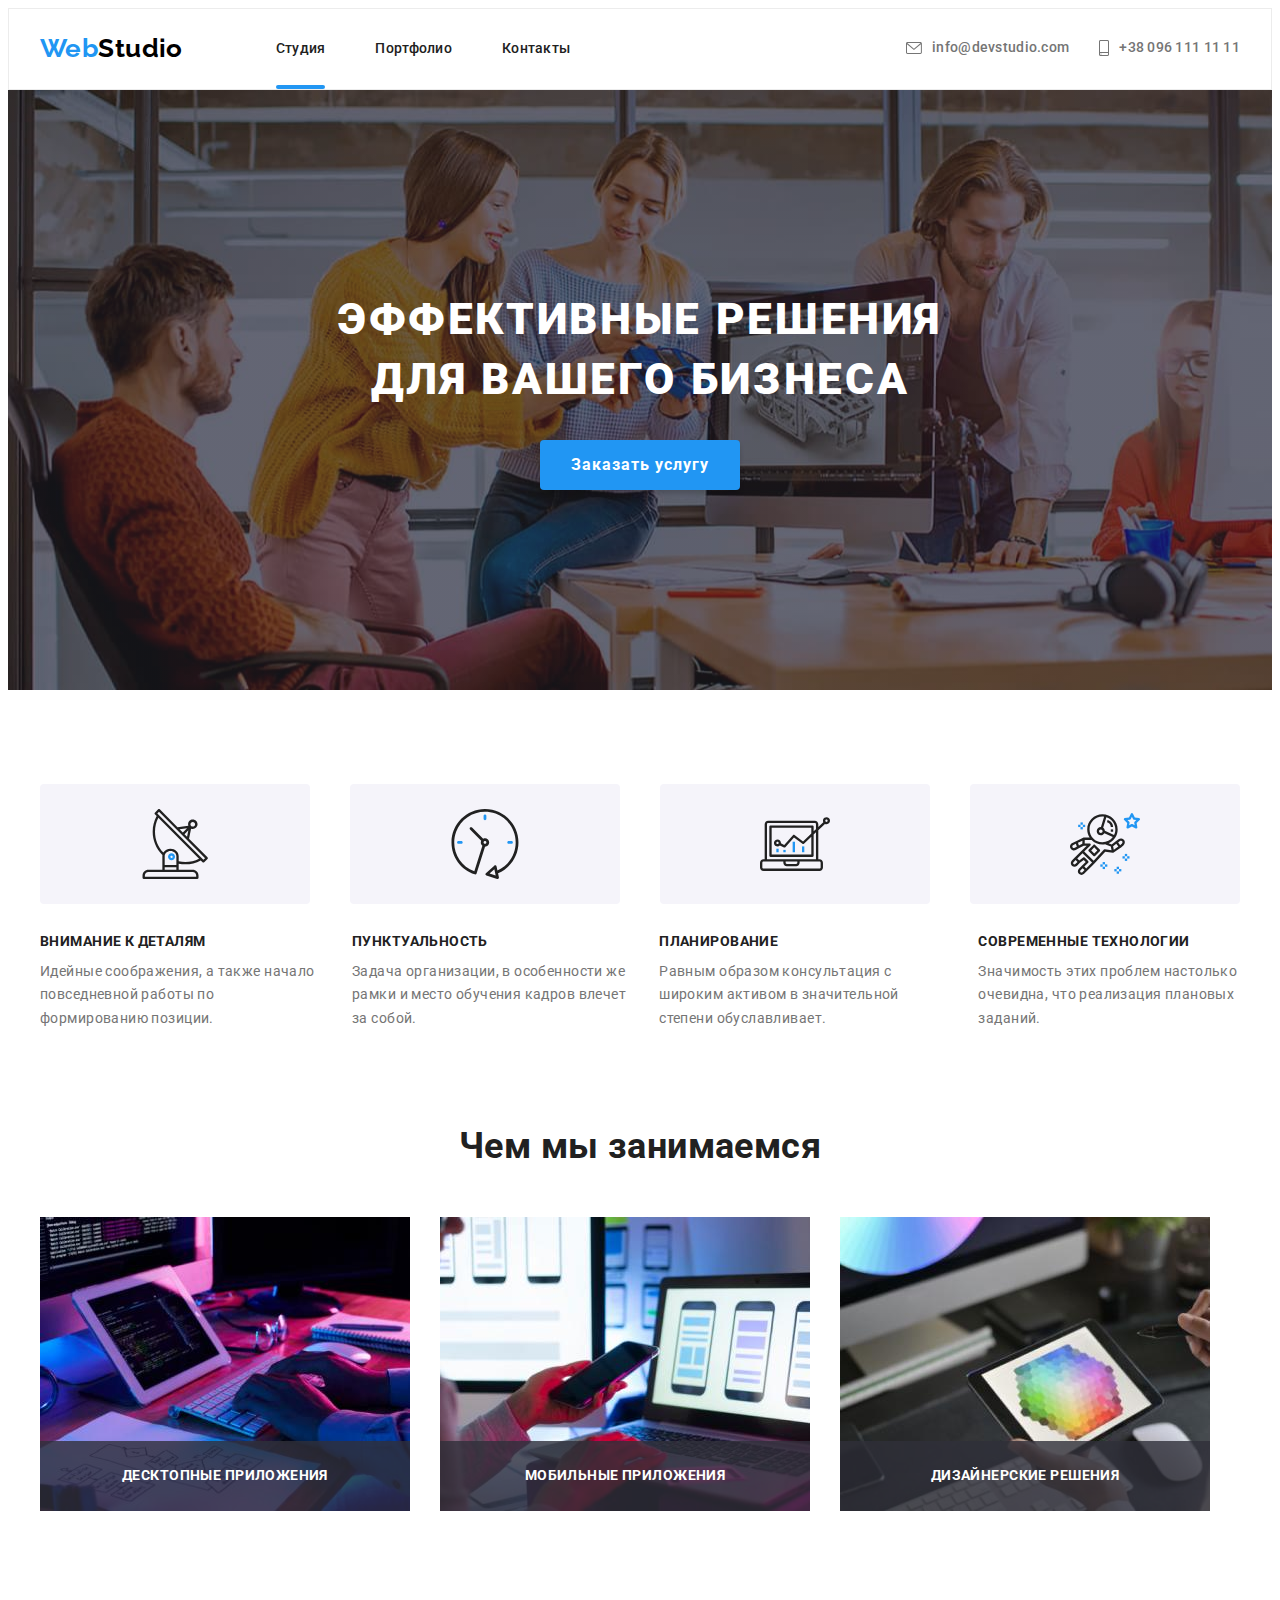
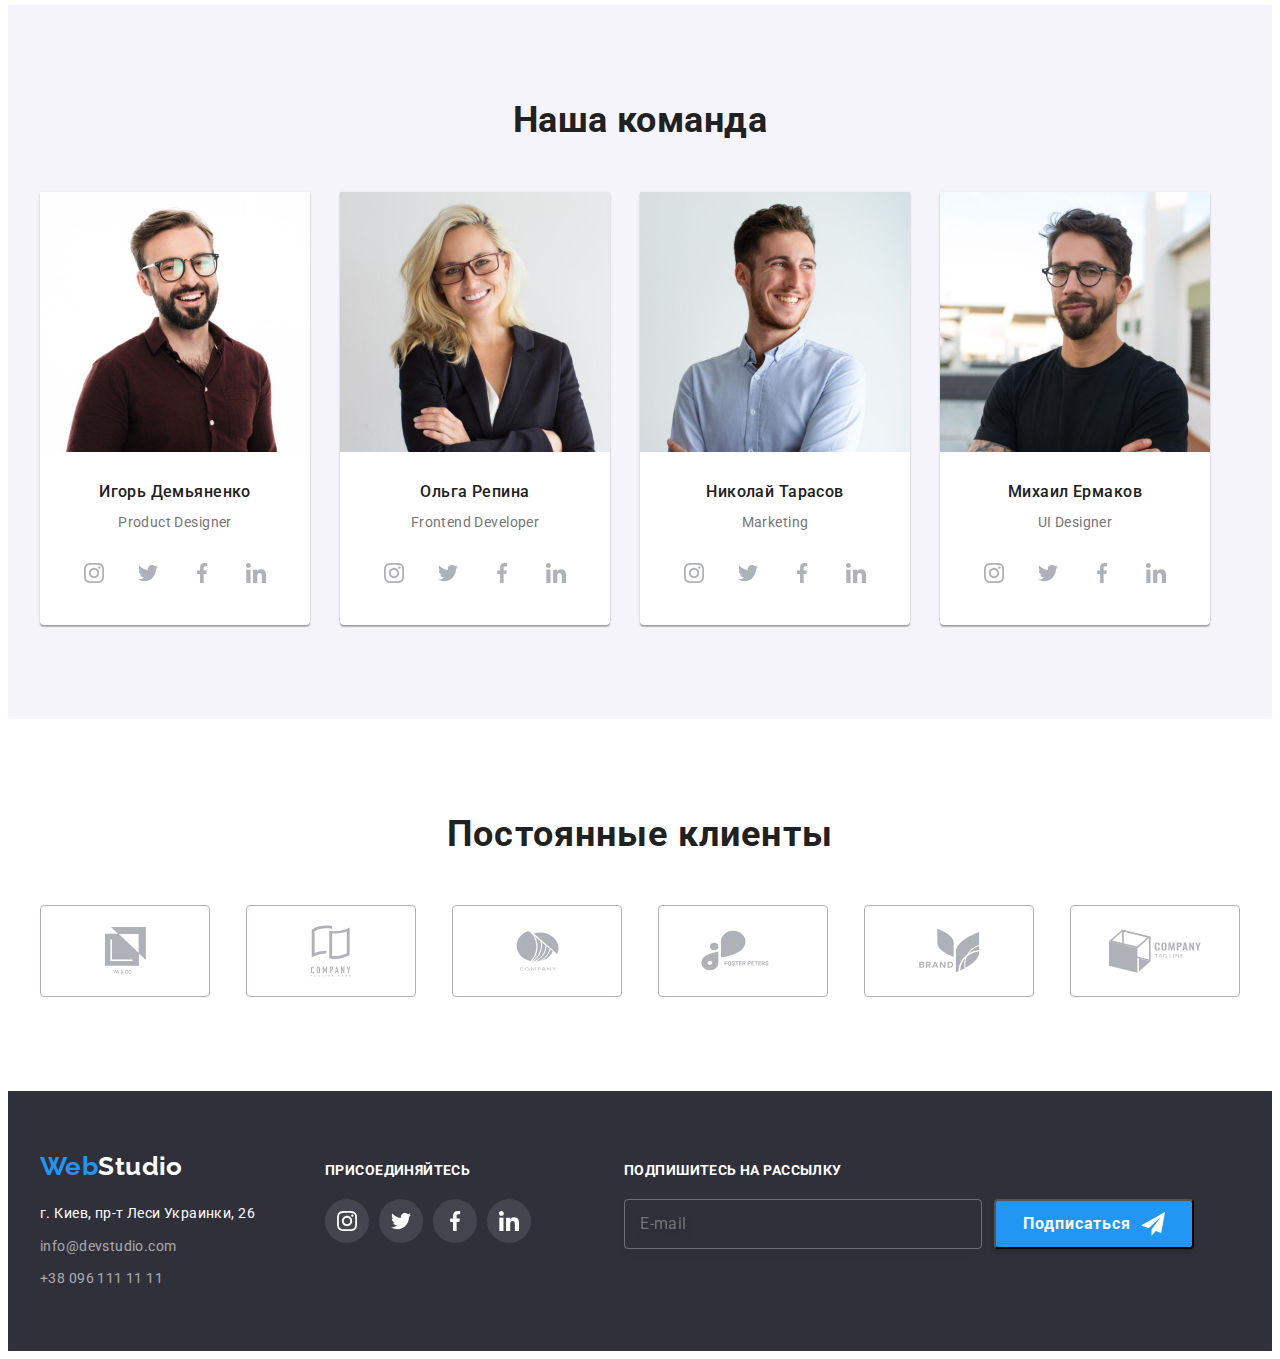
==== index.html @ 0dccd5b4 "старт ДЗ№8" ====
<!DOCTYPE html>
<html lang="en">
<head>
    <meta charset="UTF-8">
    <meta http-equiv="X-UA-Compatible" content="IE=edge">
    <meta name="viewport" content="width=device-width, initial-scale=1.0">
    <title>Document</title>
    <link rel="preconnect" href="https://fonts.gstatic.com">
    <link 
        href="https://fonts.googleapis.com/css2?family=Raleway:wght@700&family=Roboto:wght@400;500;700;900&display=swap"
        rel="stylesheet">
    <link rel="stylesheet" href="https://cdnjs.cloudflare.com/ajax/libs/modern-normalize/1.0.0/modern-normalize.min.css"
            integrity="sha512-ISS7cAi1PEhQ8jnbJpJZMd29NlhNj4AWYyLOSp2CE/CsHxTCu+r+t0D2yoJudVrd0/8fTVPUVDzY5Tvli75u/g=="
            crossorigin="anonymous" />
    
    <link rel="stylesheet" href="./css/main.min.css" />
    
    

</head>
<body>
    <header class="header">
        
        <div class="container container-header">
            <nav class="header__container-header">
            
                <a href="" lang="en" class="logo"> <span class="logo-web">Web</span>Studio</a>
                
                    <ul class="site-nav list container-header">
                        <li class="site-nav__item">
                            <a href=""  class="site-nav__link link-studio">Студия</a>
                        </li>
                        <li class="site-nav__item">
                            <a href="./portfolio.html" class="site-nav__link">Портфолио</a>
                        </li>
                        <li class="site-nav__item">
                            <a href="" class="site-nav__link">Контакты</a>
                        </li>
                    </ul>
            </nav>
            <ul class="auth-nav list container-header"> 
                <li class="auth-nav__item">
                    <a href="mailto:info@devstudio.com" class="auth-nav__link">
                        <svg class="auth-nav-icon-envelope">
                            <use href="./images/icons.svg#envelope"></use>
                        </svg>
                        info@devstudio.com
                    </a>
                        
                </li>
                <li class="auth-nav__item">
                    <a href="tel:+380961111111" class="auth-nav__link">
                        <svg class="auth-nav-icon-smartphone">
                            <use href="./images/icons.svg#icon-smartphone"></use>
                        </svg>
                        +38 096 111 11 11
                        
                    </a>
                </li>
            </ul>
        </div>
    </header>
    <main>
        <!-- Тема сайта -->
        <section class="main-section">
            <div class="container container-title">
                <h1 class="title"> Эффективные решения <br> для вашего бизнеса</h1>
                <button type="button" class="title-button" data-modal-open> Заказать услугу </button>
            </div>
        </section>
    
        <!-- Преимущества студии -->
        <section class="section section-advanages">
            
            <div class="container">
                <!-- <h2> Преимущества студии</h2> -->
                <ul class="list-advantages-icons list">
                    <li class="list-advantages-icons__iten">
                        <svg class="list-advantages-icons__icon">
                            <use href="./images/icons.svg#icon-antena"></use>
                        </svg>
                    </li>
                    <li class="list-advantages-icons__iten">
                        <svg class="list-advantages-icons__icon">
                            <use href="./images/icons.svg#icon-clock-1"></use>
                        </svg>
                    </li>
                    <li class="list-advantages-icons__iten">
                        <svg class="list-advantages-icons__icon">
                            <use href="./images/icons.svg#icon-diagram-1"></use>
                        </svg>
                    </li>
                    <li class="list-advantages-icons__iten">
                        <svg class="list-advantages-icons__icon">
                            <use href="./images/icons.svg#icon-astronaut-1"></use>
                        </svg>
                    </li>
                </ul>

                
                
                <ul class="list advantages">
                    <li  class="advantages__list">
                        <h3 class="advantages__title-second-section" >Внимание к деталям</h3>
                        <p class="advantages__about-advantages">Идейные соображения, а также начало повседневной работы по формированию позиции.</p>
                    </li>
                    <li class="advantages__list">
                        <h3 class="advantages__title-second-section">Пунктуальность</h3>
                        <p class="advantages__about-advantages">Задача организации, в особенности же рамки и место обучения кадров влечет за собой.</p>
                    </li>
                    <li class="advantages__list">
                        <h3 class="advantages__title-second-section">Планирование</h3>
                        <p class="advantages__about-advantages">Равным образом консультация с широким активом в значительной степени обуславливает.</p>
                    </li>
                    <li class="advantages__list">
                        <h3 class="advantages__title-second-section">Современные технологии</h3>
                        <p class="advantages__about-advantages">Значимость этих проблем настолько очевидна, что реализация плановых заданий.</p>
                    </li>
                    
                </ul>
            </div>
    
        </section>
    
        <!-- Чем мы занимаемся -->
        <section class="section">
           <div class="container container-example">
                <h2 class="title-third-section">Чем мы занимаемся</h2>
                
                <ul class="list list-example">
                    <li class="list-example__icon">
                        <img  src="./images/box1.jpg" alt="работа прораммиста за компьютерным столом " width="370" />
                           <div class="photo-title-box">
                                <h3 class="title-box"> Десктопные приложения </h3>
                           </div>  
                      
                    </li>
                    <li class="list-example__icon">
                        <img src="./images/box2.jpg" alt="в руках мобильный телефон перед ноутбуком " width="370" />
                            <div class="photo-title-box">
                                <h3 class="title-box"> Мобильные приложения </h3>
                            </div>
                    </li>
                    <li class="list-example__icon">
                        <img src="./images/box3.jpg" alt="в руках планшет на котором изображена фигура " width="370" />
                            <div class="photo-title-box">
                                <h3 class="title-box"> Дизайнерские решения </h3>
                            </div>
                    </li>
                
                </ul>
            </div>
        </section>
    
        <!-- Наша комада -->
        <section class="section section-team">
            <div class="container">
                <h2 class="title-third-section">Наша команда</h2>
                <ul class="list list-team">
                    <li class="list-team__info">
                        <img src="./images/product-designer.jpg" alt="фото бюста мужчины в очках с щетиной в бордовой рубашке"
                            width="270">
                        <div class="information-about-team">
                            <h3 class="title-photo">Игорь Демьяненко</h3>
                            <p class="profession">Product Designer</p>
                        
                            <ul class="social-list list">
                                <li class="social-list__iten">
                                    <a href="" class="social-list__link link">
                                        <svg class="social-list__icon">
                                            <use href="./images/icons.svg#icon-instagram-2"></use>
                                        </svg>
                                    </a>
                                </li>
                                <li class="social-list__iten">
                                    <a href="" class="social-list__link link">
                                        <svg class="social-list__icon">
                                            <use href="./images/icons.svg#icon-twitter-1"></use>
                                        </svg>
                                    </a>
                                </li>
                                <li class="social-list__iten">
                                    <a href="" class="social-list__link link">
                                        <svg class="social-list__icon">
                                            <use href="./images/icons.svg#icon-facebook-1"></use>
                                        </svg>
                                    </a>
                                </li>
                                <li class="social-list__iten">
                                    <a href="" class="social-list__link link">
                                        <svg class="social-list__icon">
                                            <use href="./images/icons.svg#icon-linkedin-1"></use>
                                        </svg>
                                    </a>
                                </li>
                            </ul>
                        </div>
                                                                                         
                        
                       
                    </li>
                    <li class="list-team__info">
                        <img src="./images/frontend-developer.jpg" alt="фото бюста девушки в очках, блондинка, в черном пиджаке"
                            width="270">
                        <div class="information-about-team">
                            <h3 class="title-photo">Ольга Репина</h3>
                            <p class="profession">Frontend Developer</p>
                            <ul class="social-list list">
                                <li class="social-list__iten">
                                    <a href="" class="social-list__link link">
                                        <svg class="social-list__icon">
                                            <use href="./images/icons.svg#icon-instagram-2"></use>
                                        </svg>
                                    </a>
                                </li>
                                <li class="social-list__iten">
                                    <a href="" class="social-list__link link">
                                        <svg class="social-list__icon">
                                            <use href="./images/icons.svg#icon-twitter-1"></use>
                                        </svg>
                                    </a>
                                </li>
                                <li class="social-list__iten">
                                    <a href="" class="social-list__link link">
                                        <svg class="social-list__icon">
                                            <use href="./images/icons.svg#icon-facebook-1"></use>
                                        </svg>
                                    </a>
                                </li>
                                <li class="social-list__iten">
                                    <a href="" class="social-list__link link">
                                        <svg class="social-list__icon">
                                            <use href="./images/icons.svg#icon-linkedin-1"></use>
                                        </svg>
                                    </a>
                                </li>
                            </ul>
                        </div>
                    </li>
                    <li class="list-team__info">
                        <img src="./images/marketing.jpg" alt="фото бюста мужчины в голубой рубашке с легкой щетиной" width="270">
                        <div class="information-about-team">
                            <h3 class="title-photo">Николай Тарасов</h3>
                            <p class="profession">Marketing</p>
                            <ul class="social-list list">
                                <li class="social-list__iten">
                                    <a href="" class="social-list__link link">
                                        <svg class="social-list__icon">
                                            <use href="./images/icons.svg#icon-instagram-2"></use>
                                        </svg>
                                    </a>
                                </li>
                                <li class="social-list__iten">
                                    <a href="" class="social-list__link link">
                                        <svg class="social-list__icon">
                                            <use href="./images/icons.svg#icon-twitter-1"></use>
                                        </svg>
                                    </a>
                                </li>
                                <li class="social-list__iten">
                                    <a href="" class="social-list__link link">
                                        <svg class="social-list__icon">
                                            <use href="./images/icons.svg#icon-facebook-1"></use>
                                        </svg>
                                    </a>
                                </li>
                                <li class="social-list__iten">
                                    <a href="" class="social-list__link link">
                                        <svg class="social-list__icon">
                                            <use href="./images/icons.svg#icon-linkedin-1"></use>
                                        </svg>
                                    </a>
                                </li>
                            </ul>
                        </div>
                    </li>
                    <li class="list-team__info">
                        <img src="./images/ul-designer.jpg" alt="фото бюста мужчины в черной футболке в очках и cо щетиной" width="270">
                        <div class="information-about-team">
                            <h3 class="title-photo">Михаил Ермаков</h3>
                            <p class="profession">UI Designer</p>
                            <ul class="social-list list">
                                <li class="social-list__iten">
                                    <a href="" class="social-list__link link">
                                        <svg class="social-list__icon">
                                            <use href="./images/icons.svg#icon-instagram-2"></use>
                                        </svg>
                                    </a>
                                </li>
                                <li class="social-list__iten">
                                    <a href="" class="social-list__link link">
                                        <svg class="social-list__icon">
                                            <use href="./images/icons.svg#icon-twitter-1"></use>
                                        </svg>
                                    </a>
                                </li>
                                <li class="social-list__iten">
                                    <a href="" class="social-list__link link">
                                        <svg class="social-list__icon">
                                            <use href="./images/icons.svg#icon-facebook-1"></use>
                                        </svg>
                                    </a>
                                </li>
                                <li class="social-list__iten">
                                    <a href="" class="social-list__link link">
                                        <svg class="social-list__icon">
                                            <use href="./images/icons.svg#icon-linkedin-1"></use>
                                        </svg>
                                    </a>
                                </li>
                            </ul>
                        </div>
                    </li>
           
                </ul>
            </div>
        </section>

        <!-- Постоянные клиенты -->
        <section class="section">
            <div class="container">
                <h2 class="title-four-section"> Постоянные клиенты </h2>
                    <ul class="list-client list">
                        <li class="list-client__iten">
                            <a href="" class="list-client__link link">
                                <svg  width="41px" height="47px" class="list-client__icon">
                                    <use href="./images/icons.svg#icon-union" ></use>
                                </svg>
                            </a>                             
                            
                        </li>
                        <li class="list-client__iten">
                            <a href="" class="list-client__link link">
                                <svg  width="40px" height="52px" class="list-client__icon">
                                    <use href="./images/icons.svg#icon-company-1"></use>
                                </svg>
                            </a>
                        </li>
                        <li class="list-client__iten">
                            <a href="" class="list-client__link link">
                                <svg  width="43px" height="41px" class="list-client__icon">
                                    <use href="./images/icons.svg#icon-company-2"></use>
                                </svg>
                            </a>
                        </li>
                        <li class="list-client__iten">
                            <a href="" class="list-client__link link">
                                <svg  width="84px" height="41px" class="list-client__icon">
                                    <use href="./images/icons.svg#icon-foster-peters"></use>
                                </svg>
                            </a>
                        </li>
                        <li class="list-client__iten">
                            <a href="" class="list-client__link link">
                                <svg  width="63px" height="45px" class="list-client__icon">
                                    <use href="./images/icons.svg#icon-brand"></use>
                                </svg>
                            </a>
                        </li>
                        <li class="list-client__iten">
                            <a href="" class="list-client__link link">
                                <svg  width="94px" height="44px" class="list-client__icon">
                                    <use href="./images/icons.svg#icon-company-3"></use>
                                </svg>
                            </a>
                        </li>
                       
                    </ul>

            </div>
        </section>

    </main>
    <!-- Футер -->

    <footer class="footer">
        <div class="container container-footer">
                <div class="logo-address">
                    <a href="" class="logo-footer"> <span class="logo-web">Web</span>Studio</a>
                    <address>
                        <ul class="list list-contact">
                            <li class="list-contact__item">
                                <a href="" class="list-contact__address">г. Киев, пр-т Леси Украинки, 26 </a>
                            </li>
                            <li class="list-contact__item">
                                <a href="mailto:info@devstudio.com" class="list-contact__contact">info@devstudio.com</a>
                            </li>
                            <li class="list-contact__item">
                                <a href="tel:+380961111111" class="list-contact__contact">+38 096 111 11 11</a>
                            </li>
                        </ul>
                    </address>
                </div>
                
                <div class="footer-social-link">
                    <h3 class="title-social-link">ПРИСОЕДИНЯЙТЕСЬ</h3>
                    <ul class="footer-social-list list">
                        <li class="footer-social-list__iten">
                            <a href="" class="footer-social-list__link link">
                                <svg class="footer-social-list__icon">
                                    <use href="./images/icons.svg#icon-instagram-2"></use>
                                </svg>
                            </a>
                        </li>
                        <li class="footer-social-list__iten">
                            <a href="" class="footer-social-list__link link">
                                <svg class="footer-social-list__icon">
                                    <use href="./images/icons.svg#icon-twitter-1"></use>
                                </svg>
                            </a>
                        </li>
                        <li class="footer-social-list__iten">
                            <a href="" class="footer-social-list__link link">
                                <svg class="footer-social-list__icon">
                                    <use href="./images/icons.svg#icon-facebook-1"></use>
                                </svg>
                            </a>
                        </li>
                        <li class="footer-social-list__iten">
                            <a href="" class="footer-social-list__link link">
                                <svg class="footer-social-list__icon">
                                    <use href="./images/icons.svg#icon-linkedin-1"></use>
                                </svg>
                            </a>
                        </li>
                    </ul>
                
                </div>
                
                <div>
                    <h3 class="footer-title-subscribe"> Подпишитесь на рассылку </h3>
                    <form class="footer__form-subscribe">
                        <div class="footer-email">
                            <label for="email" class=""></label> 
                            <input type="email" name="email" id="email" placeholder="E-mail" class="footer-email__ipt"> 
                        </div>
                        <button type="submit" class="footer-btn-subscribe"> Подписаться 
                            <svg class="footer-btn-subscribe__icon">
                                <use href="./images/icons.svg#icon-send"></use>
                            </svg>
                        </button>

                    </form>
                </div>
        
        
        </div>
                
    </footer>

    <div class="backdrop is-hidden" data-modal>
        <div class="modal">
            <button type="button" class="modal-link" data-modal-close >
                <svg  class="modal-link-icon">
                    <use href="./images/icons.svg#icon-close-black"></use>
                </svg>
            </button>
            
            <h3 class="title-modal-window"> Оставьте свои данные, мы вам перезвоним </h3>
            <form action="">
                <ul class="modal-list-user list">
                    <li class="modal-list-item">
                        <label for="name-user" class="modal-list-label">Имя</label>
                        <input type="name" name="name" id="name-user" required class="modal-list-input">
                        <svg class="modal-list-user-icon">
                            <use href="./images/icons.svg#icon-person-black"></use>
                        </svg>
                    </li>
                    <li class="modal-list-item">
                        <label for="tel-user" class="modal-list-label">Телефон</label>
                        <input type="tel" name="tel" id="tel-user" required class="modal-list-input">
                        <svg class="modal-list-user-icon">
                            <use href="./images/icons.svg#icon-phone-black"></use>
                        </svg>
                    </li>
                    <li class="modal-list-item">
                        <label for="email-user" class="modal-list-label">Почта</label>
                        <input type="email" name="email" id="email-user" required class="modal-list-input">
                        <svg class="modal-list-user-icon">
                            <use href="./images/icons.svg#icon-email-black"></use>
                        </svg>
                    </li>
                </ul>

                <div class="modal-comments">
                    <label for="comments-user">Комментарий</label>
                    <textarea class="comments-user-field" name="comments" id="comments-user" cols="30" rows="10" placeholder="Введите текст"></textarea>
                </div>

                <label  class="modal-checkbox-label">
                    <input type="checkbox" name="checkbox" value="mailing"  class="modal-checkbox-input">
                    <svg class="modal-checkbox-icon">
                        <use href="./images/icons.svg#icon-check-blue"></use>
                    </svg>
                    Соглашаюсь с рассылкой и принимаю
                    <a href="" class="modal-checkbox-link">Условия договора</a>
                </label>
                  
                                
                <div class="form-btn">
                    <button type="submit" class="modal-window-btn">Отправить</button>
                </div>
            </form>
        
        
        
        </div>
    </div>
    
    <script src="./js/modal.js"></script>
</body>
</html>
---- css/main.min.css ----
:root{--main-text-color: #757575;--secondery-text-color: #212121;--accent-color: #2196F3;--main-background-color: #E5E5E5;--secondary-background-color: #2F303A;--footer-text-color: #FFFFFF}h1,h2,h3,h4,h5,h6,p{margin-top:0;margin-bottom:0}ul,ol{margin-top:0;margin-bottom:0;padding-left:0}body{font-family:roboto, sans-serif;font-style:normal;font-weight:400;font-size:14px;line-height:1.71;letter-spacing:0.03em;color:var(--main-text-color)}.list{list-style:none}.link{text-decoration:none}.section{padding-top:94px;padding-bottom:94px}.container{width:1200px;padding-left:15px;padding-right:15px;margin:0 auto}img{display:block;max-width:100%}:hover,:focus{transition:background-color 250ms cubic-bezier(0.4, 0, 0.2, 1),color 250ms cubic-bezier(0.4, 0, 0.2, 1),box-shadow 250ms cubic-bezier(0.4, 0, 0.2, 1)}.logo{font-family:Raleway;font-style:normal;font-weight:700;font-size:26px;line-height:1.19;color:#000000;text-decoration:none;margin-right:93px}.logo-web{color:#2196F3}.social-list{display:flex;justify-content:space-between;margin-top:16px}.social-list__icon{width:20px;height:20px;fill:#AFB1B8}.social-list__link{display:flex;justify-content:center;align-items:center;width:44px;height:44px;border-radius:50%;background-color:transparent}.social-list__link:hover,.social-list__link:focus{background-color:var(--accent-color)}.social-list__link:hover .social-list__icon,.social-list__link:hover .social-list__icon,.social-list__link:focus .social-list__icon,.social-list__link:focus .social-list__icon{fill:#FFFFFF}.overlay{position:absolute;top:0;left:0;width:100%;height:100%;padding:63px 24px;font-family:Roboto;font-size:18px;line-height:1.56;letter-spacing:0.03em;color:#FFFFFF;background:rgba(33,150,243,0.9);overflow:auto;transform:translateY(100%);transition:transform 250ms cubic-bezier(0.4, 0, 0.2, 1)}.overlay-projects-icon{position:relative;overflow:hidden}.list-projects-icon:hover .overlay{transform:translateY(0%)}.logo-footer{font-family:Raleway;font-style:normal;font-weight:700;font-size:26px;line-height:1.19;color:var(--footer-text-color);text-decoration:none}.button-list{cursor:pointer;font-family:Roboto;font-style:normal;font-weight:500;font-size:16px;line-height:1.63;text-align:center;color:var(--secondery-text-color);background:#F5F4FA;border-radius:4px;padding:6px 22px;border:none}.button-list:hover,.button-list:focus{color:#FFFFFF;background:var(--accent-color);box-shadow:0px 3px 1px rgba(0,0,0,0.1),0px 1px 2px rgba(0,0,0,0.08),0px 2px 2px rgba(0,0,0,0.12)}.list-button{display:flex;justify-content:center;margin-bottom:50px}.list-projects-button:not(:last-child){margin-right:8px}.container-button{justify-content:center}.backdrop{position:fixed;top:0;left:0;width:100%;height:100%;background:rgba(0,0,0,0.5);z-index:100;transition:transform,250ms cubic-bezier(0.4, 0, 0.2, 1)}.is-hidden{opacity:0;visibility:hidden;pointer-events:none}.modal{position:absolute;top:50%;left:50%;transform:translate(-50%, -50%);padding:40px;width:528px;height:580px;background-color:#FFFFFF;box-shadow:0px 1px 3px rgba(0,0,0,0.12),0px 1px 1px rgba(0,0,0,0.14),0px 2px 1px rgba(0,0,0,0.2);border-radius:4px}.modal-link{position:absolute;top:8px;right:8px;width:30px;height:30px;border-radius:50%;background-color:transparent;border:1px solid rgba(0,0,0,0.1);cursor:pointer;padding:0}.modal-link:hover .modal-link-icon,.modal-link:focus .modal-link-icon{fill:#2196F3}.modal-link-icon{width:18px;height:18px;fill:#000000;transition:fill,250ms cubic-bezier(0.4, 0, 0.2, 1)}.title-modal-window{font-family:Roboto;font-weight:700;font-size:20px;line-height:1.15;text-align:center;letter-spacing:0.03em;color:#212121}.modal-list-item{display:flex;flex-direction:column;position:relative}.modal-list-label{margin-top:10px;font-family:Roboto;font-weight:400;font-size:12px;line-height:1.17;letter-spacing:0.01em;color:#757575}.modal-list-input{width:100%;height:40px;margin-top:4px;padding-left:42px;cursor:pointer;border:1px solid rgba(33,33,33,0.2);box-sizing:border-box;border-radius:4px;transition:border,250ms cubic-bezier(0.4, 0, 0.2, 1)}.modal-list-input:hover,.modal-list-input:focus{border:1px solid #2196F3}.modal-list-input:focus+.modal-list-user-icon{fill:#2196F3}.modal-list-user-icon{position:absolute;left:12px;bottom:11px;width:18px;height:18px;transition:fill,250ms cubic-bezier(0.4, 0, 0.2, 1)}.modal-list-item:hover .modal-list-user-icon{fill:#2196F3}.modal-comments{display:flex;flex-direction:column}.comments-user-field{resize:none;width:100%;height:120px;padding:12px 16px;cursor:pointer;font-weight:normal;font-size:14px;line-height:1.14;letter-spacing:0.01em;border:1px solid rgba(33,33,33,0.2);box-sizing:border-box;border-radius:4px;transition:border,250ms cubic-bezier(0.4, 0, 0.2, 1)}.comments-user-field:hover,.comments-user-field:focus{border:1px solid #2196f3}.comments-user-field::placeholder{color:rgba(117,117,117,0.5)}.modal-checkbox-icon{width:16px;height:15px;margin-right:7px;cursor:pointer;transition:border,250ms cubic-bezier(0.4, 0, 0.2, 1)}.modal-checkbox-icon:focus,.modal-checkbox-icon:hover{border:solid 2px #2196F3}.modal-checkbox-input{-webkit-appearance:none;-moz-appearance:none;appearance:none;position:absolute}.modal-checkbox-input:checked+.modal-checkbox-icon{fill:#2196F3;border:solid 2px #2196F3;background-color:#2196F3}.modal-checkbox-icon{fill:#FFFFFF;border:solid 2px #212121;border-radius:2px}.modal-checkbox-label{display:flex;justify-content:center;align-items:center;margin-top:20px;margin-right:4px;font-family:Roboto;font-weight:400;font-size:14px;line-height:1.71;letter-spacing:0.03em;color:#757575}.modal-checkbox-link{font-family:Roboto;font-weight:400;font-size:14px;line-height:1.71;letter-spacing:0.03em;color:#2196F3;margin-left:5px}.modal-window-btn{width:200px;height:50px;font-family:Roboto;font-weight:700;font-size:16px;line-height:1.88;display:flex;justify-content:center;align-items:center;letter-spacing:0.06em;cursor:pointer;color:#FFFFFF;background:#2196F3;box-shadow:0px 4px 4px rgba(0,0,0,0.15);border-radius:4px}.form-btn{display:flex;justify-content:center;align-items:center;margin-top:30px}.header{border:1px solid #ECECEC;background-color:#FFFFFF;padding-top:24px;padding-bottom:25px}.site-nav__link{font-family:Roboto;font-style:normal;font-weight:500;font-size:14px;line-height:1.14;letter-spacing:0.02em;color:var(--secondery-text-color);text-decoration:none}.site-nav__link:hover,.site-nav__link:focus{color:var(--accent-color)}.link-studio{position:relative}.link-studio::after{content:"";display:block;position:absolute;left:0;bottom:-33px;width:100%;height:4px;background:#2196F3;border-radius:2px}.auth-nav__link{font-family:Roboto;font-style:normal;font-weight:500;font-size:14px;line-height:1.14;letter-spacing:0.02em;color:var(--main-text-color);text-decoration:none}.auth-nav__link:hover,.auth-nav__link:focus{color:var(--accent-color)}.container-header,.header__container-header{display:flex;justify-content:space-between;align-items:center}.site-nav__item:not(:last-child){margin-right:50px}.auth-nav__link{display:flex;align-items:center}.auth-nav__item:not(:last-child){margin-right:30px}.auth-nav-icon-envelope{height:12px;width:16px;fill:currentColor;margin-right:10px}.auth-nav__item:hover .auth-nav-icon-envelope,.auth-nav__item:focus .auth-nav-icon-envelope{fill:currentColor}.auth-nav-icon-smartphone{height:16px;width:10px;fill:currentColor;margin-right:10px}.auth-nav__item:hover .auth-nav-icon-smartphone,.auth-nav__item:focus .auth-nav-icon-smartphone{fill:currentColor}.title{font-family:Roboto;font-weight:900;font-style:normal;font-size:44px;line-height:1.36;text-align:center;letter-spacing:0.06em;text-transform:uppercase;color:#FFFFFF}.title-button{cursor:pointer;font-family:Roboto;font-style:normal;font-weight:700;font-size:16px;line-height:1.88;display:flex;align-items:center;text-align:center;letter-spacing:0.06em;color:#FFFFFF;background-color:#2196F3;margin-top:30px;min-width:auto;box-shadow:0px 4px 4px rgba(0,0,0,0.15);border-radius:4px;width:200px;height:50px;justify-content:center;border:none}.container-title{display:flex;flex-direction:column;align-items:center}.main-section{padding-bottom:200px;padding-top:200px;background-image:linear-gradient(rgba(47,48,58,0.4), rgba(47,48,58,0.4)),url(../images/main-background-image.jpg);background-size:cover}.advantages__title-second-section{font-family:Roboto;font-style:normal;font-weight:700;font-size:14px;line-height:1.14;text-transform:uppercase;color:var(--secondery-text-color)}.list-advantages-icons{display:flex;justify-content:space-between}.list-advantages-icons__iten{display:flex;width:270px;height:120px;justify-content:center;align-items:center;background:#F5F4FA;border-radius:4px}.list-advantages-icons__icon{height:70px;width:70px}.advantages{display:flex;flex-wrap:nowrap}.advantages__list{margin-top:30px}.advantages__list:not(:last-child){margin-right:30px}.advantages__about-advantages{margin-top:10px}.section-advanages{padding-bottom:0px}.title-third-section{font-family:Roboto;font-style:normal;font-weight:700;font-size:36px;line-height:1.17;text-align:center;color:var(--secondery-text-color);margin-bottom:50px}.container-example{display:flex;flex-direction:column}.list-example{display:flex;flex-wrap:wrap;margin-top:-50px;margin-left:-30px}.list-example>.list-example__icon{flex-basis:calc(90 / 3 - 30px);margin-top:50px;margin-left:30px}.list-example__icon{position:relative}.photo-title-box{position:absolute;left:0;bottom:0}.title-box{display:flex;justify-content:center;align-items:center;font-family:Roboto;font-weight:700;font-size:14px;line-height:1.14;text-align:center;letter-spacing:0.03em;text-transform:uppercase;color:#FFFFFF;background-image:url(../images/bg.png);width:370px;height:70px}.title-photo{font-family:Roboto;font-style:normal;font-weight:500;font-size:16px;line-height:1.19;text-align:center;color:var(--secondery-text-color)}.profession{text-align:center;margin-top:10px}.section-team{background-color:#F5F4FA}.list-team{display:flex;flex-wrap:wrap;margin-left:-30px;margin-top:-50px}.list-team>.list-team__info{flex-basis:calc(120 / 4 -30px);margin-left:30px;margin-top:50px}.list-team__info{box-shadow:0px 1px 3px rgba(0,0,0,0.12),0px 1px 1px rgba(0,0,0,0.14),0px 2px 1px rgba(0,0,0,0.2);border-radius:0px 0px 4px 4px;background:#FFFFFF}.information-about-team{padding-top:30px;padding-bottom:30px;padding-left:32px;padding-right:32px}.title-four-section{font-family:Roboto;font-style:normal;font-weight:700;font-size:36px;line-height:1.17;text-align:center;letter-spacing:0.03em;color:#212121}.list-client{display:flex;justify-content:space-between;margin-top:50px}.list-client__link{display:flex;justify-content:center;align-items:center;height:92px;width:170px;background-color:#FFFFFF;box-sizing:border-box;border-radius:4px;border:1px solid #AFB1B8}.list-client__link:hover,.list-client__link:focus{cursor:pointer;border:1px solid #2196F3}.list-client__link:hover .list-client__icon,.list-client__link:hover .list-client__icon,.list-client__link:focus .list-client__icon,.list-client__link:focus .list-client__icon{fill:var(--accent-color)}.list-client__icon{width:106;fill:#AFB1B8}.list-contact__address,.list-contact__contact{color:var(--footer-text-color);text-decoration:none;font-style:normal}.list-contact__contact{color:rgba(255,255,255,0.6)}.footer{display:flex;background-color:var(--secondary-background-color);padding-top:60px;padding-bottom:60px}.container-footer{display:flex;justify-content:start;align-items:baseline}.logo-address{display:flex;flex-direction:column;justify-content:start;margin-right:70px}.list-contact{margin-top:20px}.list-contact__item:not(:first-child){margin-top:9px}.footer-social-link{margin-right:93px}.title-social-link{font-family:Roboto;font-style:normal;font-weight:700;font-size:14px;line-height:1.14;letter-spacing:0.03em;text-transform:uppercase;color:#FFFFFF}.footer-social-list{display:flex;justify-content:space-between;width:206px;margin-top:20px}.footer-social-list__link{display:flex;justify-content:center;align-items:center;height:44px;width:44px;border-radius:50%}.footer-social-list__icon{height:20px;width:20px}.footer-social-list__link,.footer-social-list__link{background:rgba(255,255,255,0.1)}.footer-social-list__link:hover,.footer-social-list__link:focus,.footer-social-list__link:hover,.footer-social-list__link:focus{background-color:var(--accent-color)}.footer-social-list__icon{fill:#FFFFFF}.footer-title-subscribe{font-family:Roboto;font-weight:700;font-size:14px;line-height:1.14;letter-spacing:0.03em;text-transform:uppercase;color:#FFFFFF}.footer__form-subscribe{display:flex;flex-direction:row;margin-top:20px}.footer-email__ipt{width:358px;height:50px;border:1px solid rgba(255,255,255,0.3);box-sizing:border-box;filter:drop-shadow(0px 4px 4px rgba(0,0,0,0.15));border-radius:4px;background:transparent;margin-right:12px;padding:15px;font-family:Roboto;font-weight:400;font-size:16px;line-height:1.25;letter-spacing:0.03em;color:rgba(255,255,255,0.6)}.footer-email__ipt:hover,.footer-email__ipt:focus{border:1px solid #2196F3}.footer-btn-subscribe{display:flex;justify-content:center;align-items:center;padding:0;margin:0;cursor:pointer;width:200px;height:50px;font-family:Roboto;font-weight:700;font-size:16px;line-height:1.88;letter-spacing:0.06em;color:#FFFFFF;background:#2196F3;box-shadow:0px 4px 4px rgba(0,0,0,0.15);border-radius:4px}.footer-btn-subscribe__icon{width:24px;height:24px;fill:#FFFFFF;margin-left:10px}.title-project{font-family:Roboto;font-style:normal;font-weight:700;font-size:18px;line-height:2.0;letter-spacing:0.06em;color:var(--secondery-text-color)}.list-projects{display:flex;flex-wrap:wrap;margin-left:-30px;margin-top:-30px}.list-projects>.list-projects-icon{flex-basis:calc(90 / 3 - 30px);margin-left:30px;margin-top:30px}.content-icon{padding:20px 24px;border:1px solid #EEEEEE}.about-projects{margin-top:4px}.list-projects-icon:hover,.list-projects-icon:focus{cursor:pointer;box-shadow:0px 1px 1px rgba(0,0,0,0.12),0px 4px 4px rgba(0,0,0,0.06),1px 4px 6px rgba(0,0,0,0.16)}
/*# sourceMappingURL=main.min.css.map */
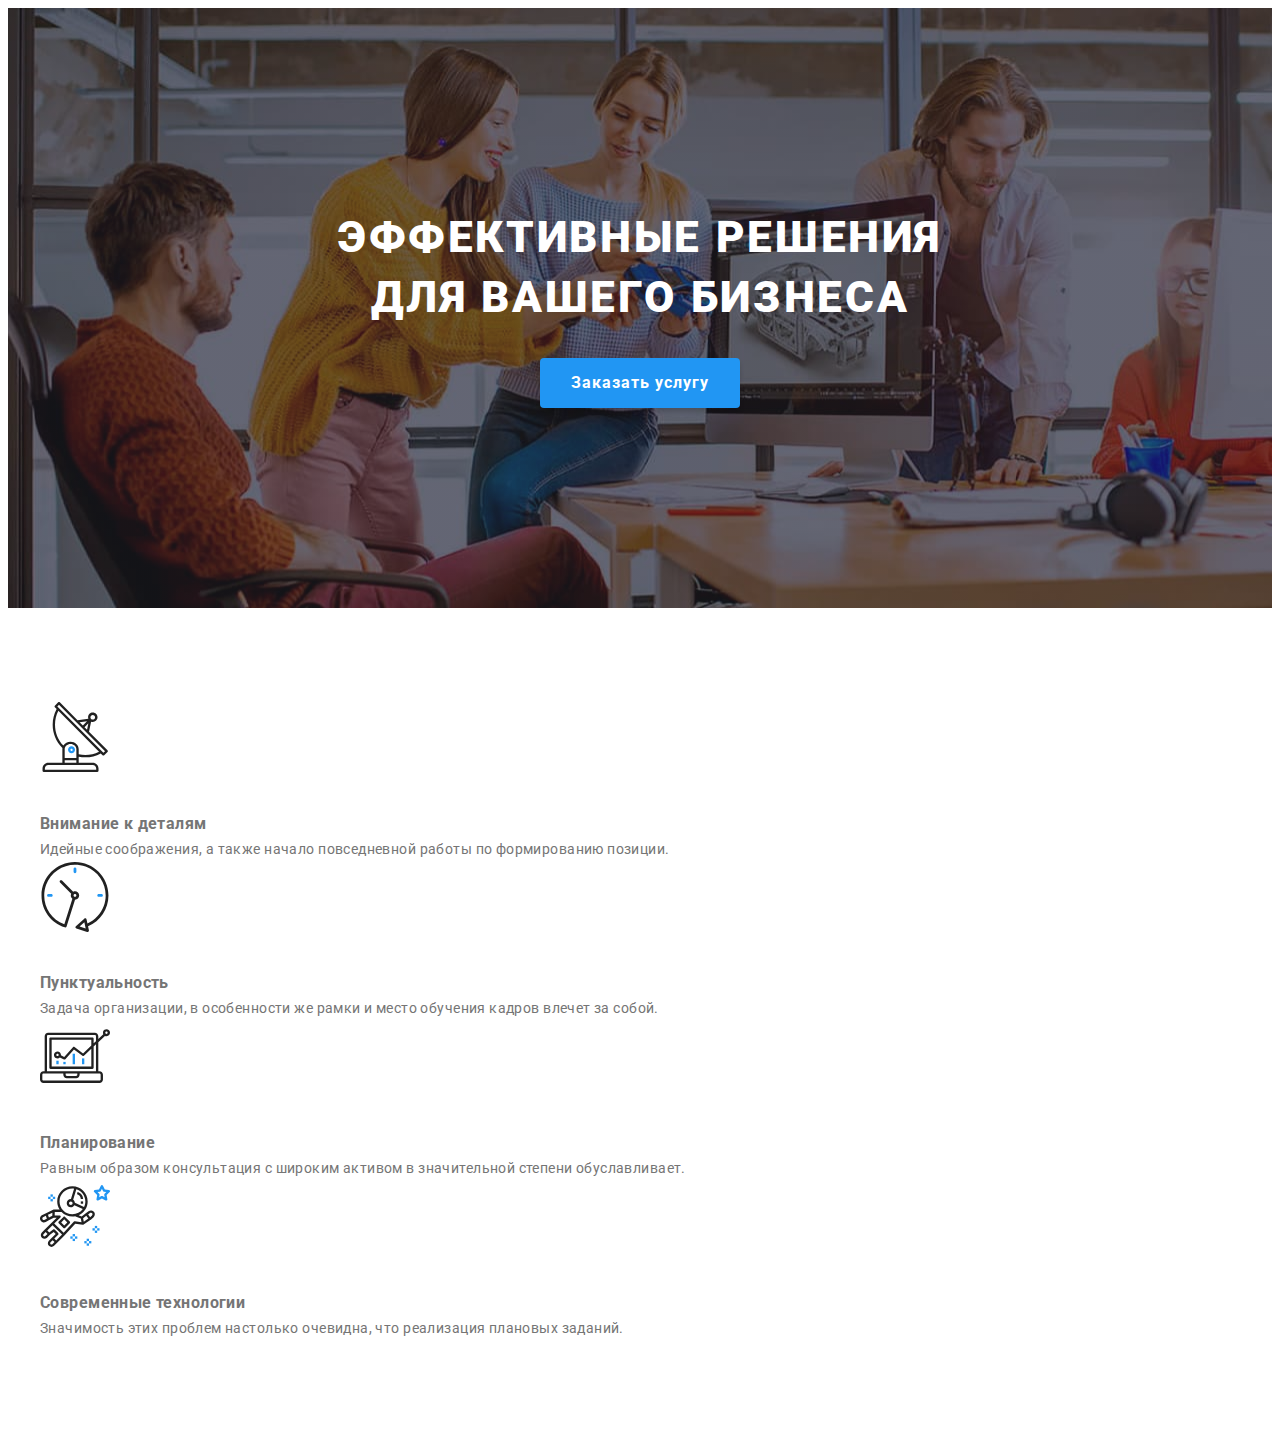
==== commit e4033b37: "Сделана главная секция на 100% под мобилку, планшет и десктоп" ====
--- a/index.html
+++ b/index.html
@@ -1,25 +1,27 @@
 <!DOCTYPE html>
 <html lang="en">
+
 <head>
     <meta charset="UTF-8">
     <meta http-equiv="X-UA-Compatible" content="IE=edge">
     <meta name="viewport" content="width=device-width, initial-scale=1.0">
     <title>Document</title>
     <link rel="preconnect" href="https://fonts.gstatic.com">
-    <link 
+    <link
         href="https://fonts.googleapis.com/css2?family=Raleway:wght@700&family=Roboto:wght@400;500;700;900&display=swap"
         rel="stylesheet">
     <link rel="stylesheet" href="https://cdnjs.cloudflare.com/ajax/libs/modern-normalize/1.0.0/modern-normalize.min.css"
-            integrity="sha512-ISS7cAi1PEhQ8jnbJpJZMd29NlhNj4AWYyLOSp2CE/CsHxTCu+r+t0D2yoJudVrd0/8fTVPUVDzY5Tvli75u/g=="
-            crossorigin="anonymous" />
-    
+        integrity="sha512-ISS7cAi1PEhQ8jnbJpJZMd29NlhNj4AWYyLOSp2CE/CsHxTCu+r+t0D2yoJudVrd0/8fTVPUVDzY5Tvli75u/g=="
+        crossorigin="anonymous" />
+
     <link rel="stylesheet" href="./css/main.min.css" />
-    
-    
+
+
 
 </head>
+
 <body>
-    <header class="header">
+    <!-- <header class="header">
         
         <div class="container container-header">
             <nav class="header__container-header">
@@ -59,7 +61,7 @@
                 </li>
             </ul>
         </div>
-    </header>
+    </header> -->
     <main>
         <!-- Тема сайта -->
         <section class="main-section">
@@ -68,10 +70,10 @@
                 <button type="button" class="title-button" data-modal-open> Заказать услугу </button>
             </div>
         </section>
-    
+
         <!-- Преимущества студии -->
         <section class="section section-advanages">
-            
+
             <div class="container">
                 <!-- <h2> Преимущества студии</h2> -->
                 <ul class="list-advantages-icons list">
@@ -79,51 +81,79 @@
                         <svg class="list-advantages-icons__icon">
                             <use href="./images/icons.svg#icon-antena"></use>
                         </svg>
+
+                    </li>
+                    <li class="advantages__list">
+                        <h3 class="advantages__title-second-section">Внимание к деталям</h3>
+                        <p class="advantages__about-advantages">Идейные соображения, а также начало повседневной работы
+                            по формированию позиции.</p>
                     </li>
                     <li class="list-advantages-icons__iten">
                         <svg class="list-advantages-icons__icon">
                             <use href="./images/icons.svg#icon-clock-1"></use>
                         </svg>
+
+                    </li>
+                    <li class="advantages__list">
+                        <h3 class="advantages__title-second-section">Пунктуальность</h3>
+                        <p class="advantages__about-advantages">Задача организации, в особенности же рамки и место
+                            обучения кадров влечет за собой.</p>
                     </li>
                     <li class="list-advantages-icons__iten">
                         <svg class="list-advantages-icons__icon">
                             <use href="./images/icons.svg#icon-diagram-1"></use>
                         </svg>
+
+                    </li>
+                    <li class="advantages__list">
+                        <h3 class="advantages__title-second-section">Планирование</h3>
+                        <p class="advantages__about-advantages">Равным образом консультация с широким активом в
+                            значительной степени обуславливает.</p>
                     </li>
                     <li class="list-advantages-icons__iten">
                         <svg class="list-advantages-icons__icon">
                             <use href="./images/icons.svg#icon-astronaut-1"></use>
                         </svg>
+
+                    </li>
+                    <li class="advantages__list">
+                        <h3 class="advantages__title-second-section">Современные технологии</h3>
+                        <p class="advantages__about-advantages">Значимость этих проблем настолько очевидна, что
+                            реализация плановых заданий.</p>
                     </li>
                 </ul>
 
-                
-                
-                <ul class="list advantages">
-                    <li  class="advantages__list">
-                        <h3 class="advantages__title-second-section" >Внимание к деталям</h3>
-                        <p class="advantages__about-advantages">Идейные соображения, а также начало повседневной работы по формированию позиции.</p>
+
+
+                <!-- <ul class="list advantages">
+                    <li class="advantages__list">
+                        <h3 class="advantages__title-second-section">Внимание к деталям</h3>
+                        <p class="advantages__about-advantages">Идейные соображения, а также начало повседневной работы
+                            по формированию позиции.</p>
                     </li>
                     <li class="advantages__list">
                         <h3 class="advantages__title-second-section">Пунктуальность</h3>
-                        <p class="advantages__about-advantages">Задача организации, в особенности же рамки и место обучения кадров влечет за собой.</p>
+                        <p class="advantages__about-advantages">Задача организации, в особенности же рамки и место
+                            обучения кадров влечет за собой.</p>
                     </li>
                     <li class="advantages__list">
                         <h3 class="advantages__title-second-section">Планирование</h3>
-                        <p class="advantages__about-advantages">Равным образом консультация с широким активом в значительной степени обуславливает.</p>
+                        <p class="advantages__about-advantages">Равным образом консультация с широким активом в
+                            значительной степени обуславливает.</p>
                     </li>
                     <li class="advantages__list">
                         <h3 class="advantages__title-second-section">Современные технологии</h3>
-                        <p class="advantages__about-advantages">Значимость этих проблем настолько очевидна, что реализация плановых заданий.</p>
-                    </li>
-                    
-                </ul>
+                        <p class="advantages__about-advantages">Значимость этих проблем настолько очевидна, что
+                            реализация плановых заданий.</p>
+                    </li>
+
+                </ul> -->
             </div>
-    
+
         </section>
-    
+
         <!-- Чем мы занимаемся -->
-        <section class="section">
+        <!-- <section class="section">
            <div class="container container-example">
                 <h2 class="title-third-section">Чем мы занимаемся</h2>
                 
@@ -150,10 +180,10 @@
                 
                 </ul>
             </div>
-        </section>
-    
+        </section> -->
+
         <!-- Наша комада -->
-        <section class="section section-team">
+        <!-- <section class="section section-team">
             <div class="container">
                 <h2 class="title-third-section">Наша команда</h2>
                 <ul class="list list-team">
@@ -314,10 +344,10 @@
            
                 </ul>
             </div>
-        </section>
+        </section> -->
 
         <!-- Постоянные клиенты -->
-        <section class="section">
+        <!-- <section class="section">
             <div class="container">
                 <h2 class="title-four-section"> Постоянные клиенты </h2>
                     <ul class="list-client list">
@@ -370,10 +400,10 @@
             </div>
         </section>
 
-    </main>
-    <!-- Футер -->
-
-    <footer class="footer">
+    </main> -->
+        <!-- Футер -->
+
+        <!-- <footer class="footer">
         <div class="container container-footer">
                 <div class="logo-address">
                     <a href="" class="logo-footer"> <span class="logo-web">Web</span>Studio</a>
@@ -507,6 +537,7 @@
         </div>
     </div>
     
-    <script src="./js/modal.js"></script>
+    <script src="./js/modal.js"></script> -->
 </body>
+
 </html>--- a/css/main.min.css
+++ b/css/main.min.css
@@ -1,2 +1,2 @@
-:root{--main-text-color: #757575;--secondery-text-color: #212121;--accent-color: #2196F3;--main-background-color: #E5E5E5;--secondary-background-color: #2F303A;--footer-text-color: #FFFFFF}h1,h2,h3,h4,h5,h6,p{margin-top:0;margin-bottom:0}ul,ol{margin-top:0;margin-bottom:0;padding-left:0}body{font-family:roboto, sans-serif;font-style:normal;font-weight:400;font-size:14px;line-height:1.71;letter-spacing:0.03em;color:var(--main-text-color)}.list{list-style:none}.link{text-decoration:none}.section{padding-top:94px;padding-bottom:94px}.container{width:1200px;padding-left:15px;padding-right:15px;margin:0 auto}img{display:block;max-width:100%}:hover,:focus{transition:background-color 250ms cubic-bezier(0.4, 0, 0.2, 1),color 250ms cubic-bezier(0.4, 0, 0.2, 1),box-shadow 250ms cubic-bezier(0.4, 0, 0.2, 1)}.logo{font-family:Raleway;font-style:normal;font-weight:700;font-size:26px;line-height:1.19;color:#000000;text-decoration:none;margin-right:93px}.logo-web{color:#2196F3}.social-list{display:flex;justify-content:space-between;margin-top:16px}.social-list__icon{width:20px;height:20px;fill:#AFB1B8}.social-list__link{display:flex;justify-content:center;align-items:center;width:44px;height:44px;border-radius:50%;background-color:transparent}.social-list__link:hover,.social-list__link:focus{background-color:var(--accent-color)}.social-list__link:hover .social-list__icon,.social-list__link:hover .social-list__icon,.social-list__link:focus .social-list__icon,.social-list__link:focus .social-list__icon{fill:#FFFFFF}.overlay{position:absolute;top:0;left:0;width:100%;height:100%;padding:63px 24px;font-family:Roboto;font-size:18px;line-height:1.56;letter-spacing:0.03em;color:#FFFFFF;background:rgba(33,150,243,0.9);overflow:auto;transform:translateY(100%);transition:transform 250ms cubic-bezier(0.4, 0, 0.2, 1)}.overlay-projects-icon{position:relative;overflow:hidden}.list-projects-icon:hover .overlay{transform:translateY(0%)}.logo-footer{font-family:Raleway;font-style:normal;font-weight:700;font-size:26px;line-height:1.19;color:var(--footer-text-color);text-decoration:none}.button-list{cursor:pointer;font-family:Roboto;font-style:normal;font-weight:500;font-size:16px;line-height:1.63;text-align:center;color:var(--secondery-text-color);background:#F5F4FA;border-radius:4px;padding:6px 22px;border:none}.button-list:hover,.button-list:focus{color:#FFFFFF;background:var(--accent-color);box-shadow:0px 3px 1px rgba(0,0,0,0.1),0px 1px 2px rgba(0,0,0,0.08),0px 2px 2px rgba(0,0,0,0.12)}.list-button{display:flex;justify-content:center;margin-bottom:50px}.list-projects-button:not(:last-child){margin-right:8px}.container-button{justify-content:center}.backdrop{position:fixed;top:0;left:0;width:100%;height:100%;background:rgba(0,0,0,0.5);z-index:100;transition:transform,250ms cubic-bezier(0.4, 0, 0.2, 1)}.is-hidden{opacity:0;visibility:hidden;pointer-events:none}.modal{position:absolute;top:50%;left:50%;transform:translate(-50%, -50%);padding:40px;width:528px;height:580px;background-color:#FFFFFF;box-shadow:0px 1px 3px rgba(0,0,0,0.12),0px 1px 1px rgba(0,0,0,0.14),0px 2px 1px rgba(0,0,0,0.2);border-radius:4px}.modal-link{position:absolute;top:8px;right:8px;width:30px;height:30px;border-radius:50%;background-color:transparent;border:1px solid rgba(0,0,0,0.1);cursor:pointer;padding:0}.modal-link:hover .modal-link-icon,.modal-link:focus .modal-link-icon{fill:#2196F3}.modal-link-icon{width:18px;height:18px;fill:#000000;transition:fill,250ms cubic-bezier(0.4, 0, 0.2, 1)}.title-modal-window{font-family:Roboto;font-weight:700;font-size:20px;line-height:1.15;text-align:center;letter-spacing:0.03em;color:#212121}.modal-list-item{display:flex;flex-direction:column;position:relative}.modal-list-label{margin-top:10px;font-family:Roboto;font-weight:400;font-size:12px;line-height:1.17;letter-spacing:0.01em;color:#757575}.modal-list-input{width:100%;height:40px;margin-top:4px;padding-left:42px;cursor:pointer;border:1px solid rgba(33,33,33,0.2);box-sizing:border-box;border-radius:4px;transition:border,250ms cubic-bezier(0.4, 0, 0.2, 1)}.modal-list-input:hover,.modal-list-input:focus{border:1px solid #2196F3}.modal-list-input:focus+.modal-list-user-icon{fill:#2196F3}.modal-list-user-icon{position:absolute;left:12px;bottom:11px;width:18px;height:18px;transition:fill,250ms cubic-bezier(0.4, 0, 0.2, 1)}.modal-list-item:hover .modal-list-user-icon{fill:#2196F3}.modal-comments{display:flex;flex-direction:column}.comments-user-field{resize:none;width:100%;height:120px;padding:12px 16px;cursor:pointer;font-weight:normal;font-size:14px;line-height:1.14;letter-spacing:0.01em;border:1px solid rgba(33,33,33,0.2);box-sizing:border-box;border-radius:4px;transition:border,250ms cubic-bezier(0.4, 0, 0.2, 1)}.comments-user-field:hover,.comments-user-field:focus{border:1px solid #2196f3}.comments-user-field::placeholder{color:rgba(117,117,117,0.5)}.modal-checkbox-icon{width:16px;height:15px;margin-right:7px;cursor:pointer;transition:border,250ms cubic-bezier(0.4, 0, 0.2, 1)}.modal-checkbox-icon:focus,.modal-checkbox-icon:hover{border:solid 2px #2196F3}.modal-checkbox-input{-webkit-appearance:none;-moz-appearance:none;appearance:none;position:absolute}.modal-checkbox-input:checked+.modal-checkbox-icon{fill:#2196F3;border:solid 2px #2196F3;background-color:#2196F3}.modal-checkbox-icon{fill:#FFFFFF;border:solid 2px #212121;border-radius:2px}.modal-checkbox-label{display:flex;justify-content:center;align-items:center;margin-top:20px;margin-right:4px;font-family:Roboto;font-weight:400;font-size:14px;line-height:1.71;letter-spacing:0.03em;color:#757575}.modal-checkbox-link{font-family:Roboto;font-weight:400;font-size:14px;line-height:1.71;letter-spacing:0.03em;color:#2196F3;margin-left:5px}.modal-window-btn{width:200px;height:50px;font-family:Roboto;font-weight:700;font-size:16px;line-height:1.88;display:flex;justify-content:center;align-items:center;letter-spacing:0.06em;cursor:pointer;color:#FFFFFF;background:#2196F3;box-shadow:0px 4px 4px rgba(0,0,0,0.15);border-radius:4px}.form-btn{display:flex;justify-content:center;align-items:center;margin-top:30px}.header{border:1px solid #ECECEC;background-color:#FFFFFF;padding-top:24px;padding-bottom:25px}.site-nav__link{font-family:Roboto;font-style:normal;font-weight:500;font-size:14px;line-height:1.14;letter-spacing:0.02em;color:var(--secondery-text-color);text-decoration:none}.site-nav__link:hover,.site-nav__link:focus{color:var(--accent-color)}.link-studio{position:relative}.link-studio::after{content:"";display:block;position:absolute;left:0;bottom:-33px;width:100%;height:4px;background:#2196F3;border-radius:2px}.auth-nav__link{font-family:Roboto;font-style:normal;font-weight:500;font-size:14px;line-height:1.14;letter-spacing:0.02em;color:var(--main-text-color);text-decoration:none}.auth-nav__link:hover,.auth-nav__link:focus{color:var(--accent-color)}.container-header,.header__container-header{display:flex;justify-content:space-between;align-items:center}.site-nav__item:not(:last-child){margin-right:50px}.auth-nav__link{display:flex;align-items:center}.auth-nav__item:not(:last-child){margin-right:30px}.auth-nav-icon-envelope{height:12px;width:16px;fill:currentColor;margin-right:10px}.auth-nav__item:hover .auth-nav-icon-envelope,.auth-nav__item:focus .auth-nav-icon-envelope{fill:currentColor}.auth-nav-icon-smartphone{height:16px;width:10px;fill:currentColor;margin-right:10px}.auth-nav__item:hover .auth-nav-icon-smartphone,.auth-nav__item:focus .auth-nav-icon-smartphone{fill:currentColor}.title{font-family:Roboto;font-weight:900;font-style:normal;font-size:44px;line-height:1.36;text-align:center;letter-spacing:0.06em;text-transform:uppercase;color:#FFFFFF}.title-button{cursor:pointer;font-family:Roboto;font-style:normal;font-weight:700;font-size:16px;line-height:1.88;display:flex;align-items:center;text-align:center;letter-spacing:0.06em;color:#FFFFFF;background-color:#2196F3;margin-top:30px;min-width:auto;box-shadow:0px 4px 4px rgba(0,0,0,0.15);border-radius:4px;width:200px;height:50px;justify-content:center;border:none}.container-title{display:flex;flex-direction:column;align-items:center}.main-section{padding-bottom:200px;padding-top:200px;background-image:linear-gradient(rgba(47,48,58,0.4), rgba(47,48,58,0.4)),url(../images/main-background-image.jpg);background-size:cover}.advantages__title-second-section{font-family:Roboto;font-style:normal;font-weight:700;font-size:14px;line-height:1.14;text-transform:uppercase;color:var(--secondery-text-color)}.list-advantages-icons{display:flex;justify-content:space-between}.list-advantages-icons__iten{display:flex;width:270px;height:120px;justify-content:center;align-items:center;background:#F5F4FA;border-radius:4px}.list-advantages-icons__icon{height:70px;width:70px}.advantages{display:flex;flex-wrap:nowrap}.advantages__list{margin-top:30px}.advantages__list:not(:last-child){margin-right:30px}.advantages__about-advantages{margin-top:10px}.section-advanages{padding-bottom:0px}.title-third-section{font-family:Roboto;font-style:normal;font-weight:700;font-size:36px;line-height:1.17;text-align:center;color:var(--secondery-text-color);margin-bottom:50px}.container-example{display:flex;flex-direction:column}.list-example{display:flex;flex-wrap:wrap;margin-top:-50px;margin-left:-30px}.list-example>.list-example__icon{flex-basis:calc(90 / 3 - 30px);margin-top:50px;margin-left:30px}.list-example__icon{position:relative}.photo-title-box{position:absolute;left:0;bottom:0}.title-box{display:flex;justify-content:center;align-items:center;font-family:Roboto;font-weight:700;font-size:14px;line-height:1.14;text-align:center;letter-spacing:0.03em;text-transform:uppercase;color:#FFFFFF;background-image:url(../images/bg.png);width:370px;height:70px}.title-photo{font-family:Roboto;font-style:normal;font-weight:500;font-size:16px;line-height:1.19;text-align:center;color:var(--secondery-text-color)}.profession{text-align:center;margin-top:10px}.section-team{background-color:#F5F4FA}.list-team{display:flex;flex-wrap:wrap;margin-left:-30px;margin-top:-50px}.list-team>.list-team__info{flex-basis:calc(120 / 4 -30px);margin-left:30px;margin-top:50px}.list-team__info{box-shadow:0px 1px 3px rgba(0,0,0,0.12),0px 1px 1px rgba(0,0,0,0.14),0px 2px 1px rgba(0,0,0,0.2);border-radius:0px 0px 4px 4px;background:#FFFFFF}.information-about-team{padding-top:30px;padding-bottom:30px;padding-left:32px;padding-right:32px}.title-four-section{font-family:Roboto;font-style:normal;font-weight:700;font-size:36px;line-height:1.17;text-align:center;letter-spacing:0.03em;color:#212121}.list-client{display:flex;justify-content:space-between;margin-top:50px}.list-client__link{display:flex;justify-content:center;align-items:center;height:92px;width:170px;background-color:#FFFFFF;box-sizing:border-box;border-radius:4px;border:1px solid #AFB1B8}.list-client__link:hover,.list-client__link:focus{cursor:pointer;border:1px solid #2196F3}.list-client__link:hover .list-client__icon,.list-client__link:hover .list-client__icon,.list-client__link:focus .list-client__icon,.list-client__link:focus .list-client__icon{fill:var(--accent-color)}.list-client__icon{width:106;fill:#AFB1B8}.list-contact__address,.list-contact__contact{color:var(--footer-text-color);text-decoration:none;font-style:normal}.list-contact__contact{color:rgba(255,255,255,0.6)}.footer{display:flex;background-color:var(--secondary-background-color);padding-top:60px;padding-bottom:60px}.container-footer{display:flex;justify-content:start;align-items:baseline}.logo-address{display:flex;flex-direction:column;justify-content:start;margin-right:70px}.list-contact{margin-top:20px}.list-contact__item:not(:first-child){margin-top:9px}.footer-social-link{margin-right:93px}.title-social-link{font-family:Roboto;font-style:normal;font-weight:700;font-size:14px;line-height:1.14;letter-spacing:0.03em;text-transform:uppercase;color:#FFFFFF}.footer-social-list{display:flex;justify-content:space-between;width:206px;margin-top:20px}.footer-social-list__link{display:flex;justify-content:center;align-items:center;height:44px;width:44px;border-radius:50%}.footer-social-list__icon{height:20px;width:20px}.footer-social-list__link,.footer-social-list__link{background:rgba(255,255,255,0.1)}.footer-social-list__link:hover,.footer-social-list__link:focus,.footer-social-list__link:hover,.footer-social-list__link:focus{background-color:var(--accent-color)}.footer-social-list__icon{fill:#FFFFFF}.footer-title-subscribe{font-family:Roboto;font-weight:700;font-size:14px;line-height:1.14;letter-spacing:0.03em;text-transform:uppercase;color:#FFFFFF}.footer__form-subscribe{display:flex;flex-direction:row;margin-top:20px}.footer-email__ipt{width:358px;height:50px;border:1px solid rgba(255,255,255,0.3);box-sizing:border-box;filter:drop-shadow(0px 4px 4px rgba(0,0,0,0.15));border-radius:4px;background:transparent;margin-right:12px;padding:15px;font-family:Roboto;font-weight:400;font-size:16px;line-height:1.25;letter-spacing:0.03em;color:rgba(255,255,255,0.6)}.footer-email__ipt:hover,.footer-email__ipt:focus{border:1px solid #2196F3}.footer-btn-subscribe{display:flex;justify-content:center;align-items:center;padding:0;margin:0;cursor:pointer;width:200px;height:50px;font-family:Roboto;font-weight:700;font-size:16px;line-height:1.88;letter-spacing:0.06em;color:#FFFFFF;background:#2196F3;box-shadow:0px 4px 4px rgba(0,0,0,0.15);border-radius:4px}.footer-btn-subscribe__icon{width:24px;height:24px;fill:#FFFFFF;margin-left:10px}.title-project{font-family:Roboto;font-style:normal;font-weight:700;font-size:18px;line-height:2.0;letter-spacing:0.06em;color:var(--secondery-text-color)}.list-projects{display:flex;flex-wrap:wrap;margin-left:-30px;margin-top:-30px}.list-projects>.list-projects-icon{flex-basis:calc(90 / 3 - 30px);margin-left:30px;margin-top:30px}.content-icon{padding:20px 24px;border:1px solid #EEEEEE}.about-projects{margin-top:4px}.list-projects-icon:hover,.list-projects-icon:focus{cursor:pointer;box-shadow:0px 1px 1px rgba(0,0,0,0.12),0px 4px 4px rgba(0,0,0,0.06),1px 4px 6px rgba(0,0,0,0.16)}
+:root{--main-text-color: #757575;--secondery-text-color: #212121;--accent-color: #2196F3;--main-background-color: #E5E5E5;--secondary-background-color: #2F303A;--footer-text-color: #FFFFFF}h1,h2,h3,h4,h5,h6,p{margin-top:0;margin-bottom:0}ul,ol{margin-top:0;margin-bottom:0;padding-left:0}body{font-family:roboto, sans-serif;font-style:normal;font-weight:400;font-size:14px;line-height:1.71;letter-spacing:0.03em;color:var(--main-text-color)}.list{list-style:none}.link{text-decoration:none}.section{padding-top:60px;padding-bottom:60px}@media screen and (min-width: 1200px){.section{padding-top:94px;padding-bottom:94px}}.container{padding-left:15px;padding-right:15px}@media screen and (min-width: 480px){.container{width:480px;margin:0 auto}}@media screen and (min-width: 768px){.container{width:768px}}@media screen and (min-width: 1200px){.container{width:1200px}}img{display:block;max-width:100%}:hover,:focus{transition:background-color 250ms cubic-bezier(0.4, 0, 0.2, 1),color 250ms cubic-bezier(0.4, 0, 0.2, 1),box-shadow 250ms cubic-bezier(0.4, 0, 0.2, 1)}.logo{font-family:Raleway;font-style:normal;font-weight:700;font-size:26px;line-height:1.19;color:#000000;text-decoration:none;margin-right:93px}.logo-web{color:#2196F3}.social-list{display:flex;justify-content:space-between;margin-top:16px}.social-list__icon{width:20px;height:20px;fill:#AFB1B8}.social-list__link{display:flex;justify-content:center;align-items:center;width:44px;height:44px;border-radius:50%;background-color:transparent}.social-list__link:hover,.social-list__link:focus{background-color:var(--accent-color)}.social-list__link:hover .social-list__icon,.social-list__link:hover .social-list__icon,.social-list__link:focus .social-list__icon,.social-list__link:focus .social-list__icon{fill:#FFFFFF}.overlay{position:absolute;top:0;left:0;width:100%;height:100%;padding:63px 24px;font-family:Roboto;font-size:18px;line-height:1.56;letter-spacing:0.03em;color:#FFFFFF;background:rgba(33,150,243,0.9);overflow:auto;transform:translateY(100%);transition:transform 250ms cubic-bezier(0.4, 0, 0.2, 1)}.overlay-projects-icon{position:relative;overflow:hidden}.list-projects-icon:hover .overlay{transform:translateY(0%)}.logo-footer{font-family:Raleway;font-style:normal;font-weight:700;font-size:26px;line-height:1.19;color:var(--footer-text-color);text-decoration:none}.button-list{cursor:pointer;font-family:Roboto;font-style:normal;font-weight:500;font-size:16px;line-height:1.63;text-align:center;color:var(--secondery-text-color);background:#F5F4FA;border-radius:4px;padding:6px 22px;border:none}.button-list:hover,.button-list:focus{color:#FFFFFF;background:var(--accent-color);box-shadow:0px 3px 1px rgba(0,0,0,0.1),0px 1px 2px rgba(0,0,0,0.08),0px 2px 2px rgba(0,0,0,0.12)}.list-button{display:flex;justify-content:center;margin-bottom:50px}.list-projects-button:not(:last-child){margin-right:8px}.container-button{justify-content:center}.backdrop{position:fixed;top:0;left:0;width:100%;height:100%;background:rgba(0,0,0,0.5);z-index:100;transition:transform,250ms cubic-bezier(0.4, 0, 0.2, 1)}.is-hidden{opacity:0;visibility:hidden;pointer-events:none}.modal{position:absolute;top:50%;left:50%;transform:translate(-50%, -50%);padding:40px;width:528px;height:580px;background-color:#FFFFFF;box-shadow:0px 1px 3px rgba(0,0,0,0.12),0px 1px 1px rgba(0,0,0,0.14),0px 2px 1px rgba(0,0,0,0.2);border-radius:4px}.modal-link{position:absolute;top:8px;right:8px;width:30px;height:30px;border-radius:50%;background-color:transparent;border:1px solid rgba(0,0,0,0.1);cursor:pointer;padding:0}.modal-link:hover .modal-link-icon,.modal-link:focus .modal-link-icon{fill:#2196F3}.modal-link-icon{width:18px;height:18px;fill:#000000;transition:fill,250ms cubic-bezier(0.4, 0, 0.2, 1)}.title-modal-window{font-family:Roboto;font-weight:700;font-size:20px;line-height:1.15;text-align:center;letter-spacing:0.03em;color:#212121}.modal-list-item{display:flex;flex-direction:column;position:relative}.modal-list-label{margin-top:10px;font-family:Roboto;font-weight:400;font-size:12px;line-height:1.17;letter-spacing:0.01em;color:#757575}.modal-list-input{width:100%;height:40px;margin-top:4px;padding-left:42px;cursor:pointer;border:1px solid rgba(33,33,33,0.2);box-sizing:border-box;border-radius:4px;transition:border,250ms cubic-bezier(0.4, 0, 0.2, 1)}.modal-list-input:hover,.modal-list-input:focus{border:1px solid #2196F3}.modal-list-input:focus+.modal-list-user-icon{fill:#2196F3}.modal-list-user-icon{position:absolute;left:12px;bottom:11px;width:18px;height:18px;transition:fill,250ms cubic-bezier(0.4, 0, 0.2, 1)}.modal-list-item:hover .modal-list-user-icon{fill:#2196F3}.modal-comments{display:flex;flex-direction:column}.comments-user-field{resize:none;width:100%;height:120px;padding:12px 16px;cursor:pointer;font-weight:normal;font-size:14px;line-height:1.14;letter-spacing:0.01em;border:1px solid rgba(33,33,33,0.2);box-sizing:border-box;border-radius:4px;transition:border,250ms cubic-bezier(0.4, 0, 0.2, 1)}.comments-user-field:hover,.comments-user-field:focus{border:1px solid #2196f3}.comments-user-field::placeholder{color:rgba(117,117,117,0.5)}.modal-checkbox-icon{width:16px;height:15px;margin-right:7px;cursor:pointer;transition:border,250ms cubic-bezier(0.4, 0, 0.2, 1)}.modal-checkbox-icon:focus,.modal-checkbox-icon:hover{border:solid 2px #2196F3}.modal-checkbox-input{-webkit-appearance:none;-moz-appearance:none;appearance:none;position:absolute}.modal-checkbox-input:checked+.modal-checkbox-icon{fill:#2196F3;border:solid 2px #2196F3;background-color:#2196F3}.modal-checkbox-icon{fill:#FFFFFF;border:solid 2px #212121;border-radius:2px}.modal-checkbox-label{display:flex;justify-content:center;align-items:center;margin-top:20px;margin-right:4px;font-family:Roboto;font-weight:400;font-size:14px;line-height:1.71;letter-spacing:0.03em;color:#757575}.modal-checkbox-link{font-family:Roboto;font-weight:400;font-size:14px;line-height:1.71;letter-spacing:0.03em;color:#2196F3;margin-left:5px}.modal-window-btn{width:200px;height:50px;font-family:Roboto;font-weight:700;font-size:16px;line-height:1.88;display:flex;justify-content:center;align-items:center;letter-spacing:0.06em;cursor:pointer;color:#FFFFFF;background:#2196F3;box-shadow:0px 4px 4px rgba(0,0,0,0.15);border-radius:4px}.form-btn{display:flex;justify-content:center;align-items:center;margin-top:30px}.header{border:1px solid #ECECEC;background-color:#FFFFFF;padding-top:24px;padding-bottom:25px}.site-nav__link{font-family:Roboto;font-style:normal;font-weight:500;font-size:14px;line-height:1.14;letter-spacing:0.02em;color:var(--secondery-text-color);text-decoration:none}.site-nav__link:hover,.site-nav__link:focus{color:var(--accent-color)}.link-studio{position:relative}.link-studio::after{content:"";display:block;position:absolute;left:0;bottom:-33px;width:100%;height:4px;background:#2196F3;border-radius:2px}.auth-nav__link{font-family:Roboto;font-style:normal;font-weight:500;font-size:14px;line-height:1.14;letter-spacing:0.02em;color:var(--main-text-color);text-decoration:none}.auth-nav__link:hover,.auth-nav__link:focus{color:var(--accent-color)}.container-header,.header__container-header{display:flex;justify-content:space-between;align-items:center}.site-nav__item:not(:last-child){margin-right:50px}.auth-nav__link{display:flex;align-items:center}.auth-nav__item:not(:last-child){margin-right:30px}.auth-nav-icon-envelope{height:12px;width:16px;fill:currentColor;margin-right:10px}.auth-nav__item:hover .auth-nav-icon-envelope,.auth-nav__item:focus .auth-nav-icon-envelope{fill:currentColor}.auth-nav-icon-smartphone{height:16px;width:10px;fill:currentColor;margin-right:10px}.auth-nav__item:hover .auth-nav-icon-smartphone,.auth-nav__item:focus .auth-nav-icon-smartphone{fill:currentColor}.title{font-family:Roboto;font-weight:900;font-style:normal;text-align:center;letter-spacing:0.06em;text-transform:uppercase;color:#FFFFFF}@media screen and (min-width: 480px){.title{font-size:26px;line-height:1.62}}@media screen and (min-width: 1200px){.title{font-size:44px;line-height:1.36}}.title-button{cursor:pointer;font-family:Roboto;font-style:normal;font-weight:700;font-size:16px;line-height:1.88;display:flex;align-items:center;text-align:center;letter-spacing:0.06em;color:#FFFFFF;background-color:#2196F3;margin-top:30px;min-width:auto;box-shadow:0px 4px 4px rgba(0,0,0,0.15);border-radius:4px;width:200px;height:50px;justify-content:center;border:none}.container-title{display:flex;flex-direction:column;align-items:center}.main-section{padding-bottom:118px;padding-top:118px;background-image:linear-gradient(rgba(47,48,58,0.4), rgba(47,48,58,0.4)),url("../images/main-background-img-mobile.jpg");background-size:cover}@media (min-device-pixel-ratio: 2) and (max-width: 767px), (min-resolution: 192dpi) and (max-width: 767px), (min-resolution: 2dppx) and (max-width: 767px){.main-section{background-image:linear-gradient(rgba(47,48,58,0.4), rgba(47,48,58,0.4)),url("../images/main-background-img-mobile@2x.jpg")}}@media screen and (min-width: 768px){.main-section{background-image:linear-gradient(rgba(47,48,58,0.4), rgba(47,48,58,0.4)),url("../images/main-background-img-tablet.jpg")}}@media (min-device-pixel-ratio: 2) and (min-width: 768px), (min-resolution: 192dpi) and (min-width: 768px), (min-resolution: 2dppx) and (min-width: 768px){.main-section{background-image:linear-gradient(rgba(47,48,58,0.4), rgba(47,48,58,0.4)),url("../images/main-background-img-tablet@2x.jpg")}}@media screen and (min-width: 1200px){.main-section{padding-bottom:200px;padding-top:200px;background-image:linear-gradient(rgba(47,48,58,0.4), rgba(47,48,58,0.4)),url("../images/main-background-image.jpg")}}@media (min-device-pixel-ratio: 2) and (min-width: 768px), (min-resolution: 192dpi) and (min-width: 768px), (min-resolution: 2dppx) and (min-width: 768px){.main-section{background-image:linear-gradient(rgba(47,48,58,0.4), rgba(47,48,58,0.4)),url("../images/main-background-image@2x.jpg")}}.list-advantages-icons__iten{margin-bottom:30px}.list-advantages-icons__icon{height:70px;width:70px}.title-third-section{font-family:Roboto;font-style:normal;font-weight:700;font-size:36px;line-height:1.17;text-align:center;color:var(--secondery-text-color);margin-bottom:50px}.container-example{display:flex;flex-direction:column}.list-example{display:flex;flex-wrap:wrap;margin-top:-50px;margin-left:-30px}.list-example>.list-example__icon{flex-basis:calc(90 / 3 - 30px);margin-top:50px;margin-left:30px}.list-example__icon{position:relative}.photo-title-box{position:absolute;left:0;bottom:0}.title-box{display:flex;justify-content:center;align-items:center;font-family:Roboto;font-weight:700;font-size:14px;line-height:1.14;text-align:center;letter-spacing:0.03em;text-transform:uppercase;color:#FFFFFF;background-image:url(../images/bg.png);width:370px;height:70px}.title-photo{font-family:Roboto;font-style:normal;font-weight:500;font-size:16px;line-height:1.19;text-align:center;color:var(--secondery-text-color)}.profession{text-align:center;margin-top:10px}.section-team{background-color:#F5F4FA}.list-team{display:flex;flex-wrap:wrap;margin-left:-30px;margin-top:-50px}.list-team>.list-team__info{flex-basis:calc(120 / 4 -30px);margin-left:30px;margin-top:50px}.list-team__info{box-shadow:0px 1px 3px rgba(0,0,0,0.12),0px 1px 1px rgba(0,0,0,0.14),0px 2px 1px rgba(0,0,0,0.2);border-radius:0px 0px 4px 4px;background:#FFFFFF}.information-about-team{padding-top:30px;padding-bottom:30px;padding-left:32px;padding-right:32px}.title-four-section{font-family:Roboto;font-style:normal;font-weight:700;font-size:36px;line-height:1.17;text-align:center;letter-spacing:0.03em;color:#212121}.list-client{display:flex;justify-content:space-between;margin-top:50px}.list-client__link{display:flex;justify-content:center;align-items:center;height:92px;width:170px;background-color:#FFFFFF;box-sizing:border-box;border-radius:4px;border:1px solid #AFB1B8}.list-client__link:hover,.list-client__link:focus{cursor:pointer;border:1px solid #2196F3}.list-client__link:hover .list-client__icon,.list-client__link:hover .list-client__icon,.list-client__link:focus .list-client__icon,.list-client__link:focus .list-client__icon{fill:var(--accent-color)}.list-client__icon{width:106;fill:#AFB1B8}.list-contact__address,.list-contact__contact{color:var(--footer-text-color);text-decoration:none;font-style:normal}.list-contact__contact{color:rgba(255,255,255,0.6)}.footer{display:flex;background-color:var(--secondary-background-color);padding-top:60px;padding-bottom:60px}.container-footer{display:flex;justify-content:start;align-items:baseline}.logo-address{display:flex;flex-direction:column;justify-content:start;margin-right:70px}.list-contact{margin-top:20px}.list-contact__item:not(:first-child){margin-top:9px}.footer-social-link{margin-right:93px}.title-social-link{font-family:Roboto;font-style:normal;font-weight:700;font-size:14px;line-height:1.14;letter-spacing:0.03em;text-transform:uppercase;color:#FFFFFF}.footer-social-list{display:flex;justify-content:space-between;width:206px;margin-top:20px}.footer-social-list__link{display:flex;justify-content:center;align-items:center;height:44px;width:44px;border-radius:50%}.footer-social-list__icon{height:20px;width:20px}.footer-social-list__link,.footer-social-list__link{background:rgba(255,255,255,0.1)}.footer-social-list__link:hover,.footer-social-list__link:focus,.footer-social-list__link:hover,.footer-social-list__link:focus{background-color:var(--accent-color)}.footer-social-list__icon{fill:#FFFFFF}.footer-title-subscribe{font-family:Roboto;font-weight:700;font-size:14px;line-height:1.14;letter-spacing:0.03em;text-transform:uppercase;color:#FFFFFF}.footer__form-subscribe{display:flex;flex-direction:row;margin-top:20px}.footer-email__ipt{width:358px;height:50px;border:1px solid rgba(255,255,255,0.3);box-sizing:border-box;filter:drop-shadow(0px 4px 4px rgba(0,0,0,0.15));border-radius:4px;background:transparent;margin-right:12px;padding:15px;font-family:Roboto;font-weight:400;font-size:16px;line-height:1.25;letter-spacing:0.03em;color:rgba(255,255,255,0.6)}.footer-email__ipt:hover,.footer-email__ipt:focus{border:1px solid #2196F3}.footer-btn-subscribe{display:flex;justify-content:center;align-items:center;padding:0;margin:0;cursor:pointer;width:200px;height:50px;font-family:Roboto;font-weight:700;font-size:16px;line-height:1.88;letter-spacing:0.06em;color:#FFFFFF;background:#2196F3;box-shadow:0px 4px 4px rgba(0,0,0,0.15);border-radius:4px}.footer-btn-subscribe__icon{width:24px;height:24px;fill:#FFFFFF;margin-left:10px}.title-project{font-family:Roboto;font-style:normal;font-weight:700;font-size:18px;line-height:2.0;letter-spacing:0.06em;color:var(--secondery-text-color)}.list-projects{display:flex;flex-wrap:wrap;margin-left:-30px;margin-top:-30px}.list-projects>.list-projects-icon{flex-basis:calc(90 / 3 - 30px);margin-left:30px;margin-top:30px}.content-icon{padding:20px 24px;border:1px solid #EEEEEE}.about-projects{margin-top:4px}.list-projects-icon:hover,.list-projects-icon:focus{cursor:pointer;box-shadow:0px 1px 1px rgba(0,0,0,0.12),0px 4px 4px rgba(0,0,0,0.06),1px 4px 6px rgba(0,0,0,0.16)}
 /*# sourceMappingURL=main.min.css.map */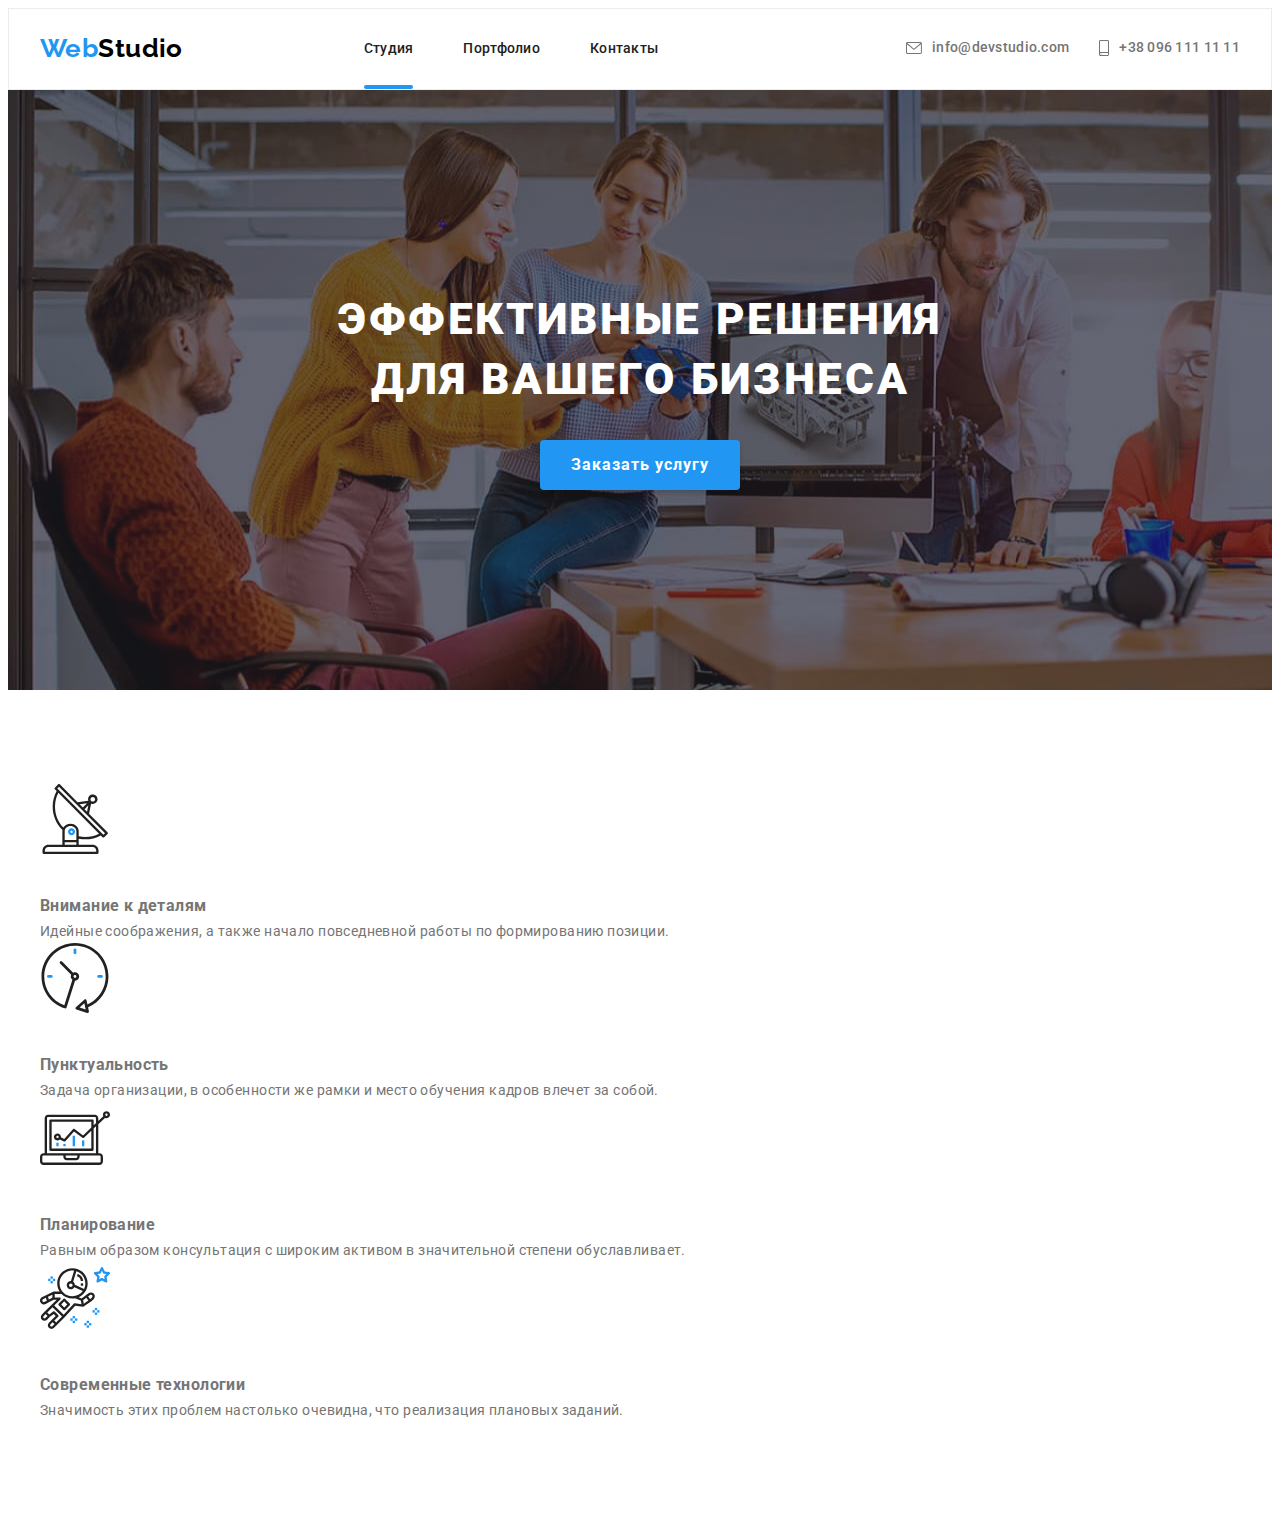
==== commit 22b159aa: "сделан хедер под все устройства на странице студии и партфолио" ====
--- a/index.html
+++ b/index.html
@@ -21,9 +21,9 @@
 </head>
 
 <body>
-    <!-- <header class="header">
+    <header class="header">
         
-        <div class="container container-header">
+        <div class="container container-header container-header-mobile">
             <nav class="header__container-header">
             
                 <a href="" lang="en" class="logo"> <span class="logo-web">Web</span>Studio</a>
@@ -40,6 +40,11 @@
                         </li>
                     </ul>
             </nav>
+            <button type="button" class="header__mobile-menu-btn">
+                <svg class="header__mobile-menu">
+                    <use href="./images/icons.svg#header-menu"></use>
+                </svg>
+            </button>
             <ul class="auth-nav list container-header"> 
                 <li class="auth-nav__item">
                     <a href="mailto:info@devstudio.com" class="auth-nav__link">
@@ -61,7 +66,7 @@
                 </li>
             </ul>
         </div>
-    </header> -->
+    </header>
     <main>
         <!-- Тема сайта -->
         <section class="main-section">
--- a/css/main.min.css
+++ b/css/main.min.css
@@ -1,2 +1,2 @@
-:root{--main-text-color: #757575;--secondery-text-color: #212121;--accent-color: #2196F3;--main-background-color: #E5E5E5;--secondary-background-color: #2F303A;--footer-text-color: #FFFFFF}h1,h2,h3,h4,h5,h6,p{margin-top:0;margin-bottom:0}ul,ol{margin-top:0;margin-bottom:0;padding-left:0}body{font-family:roboto, sans-serif;font-style:normal;font-weight:400;font-size:14px;line-height:1.71;letter-spacing:0.03em;color:var(--main-text-color)}.list{list-style:none}.link{text-decoration:none}.section{padding-top:60px;padding-bottom:60px}@media screen and (min-width: 1200px){.section{padding-top:94px;padding-bottom:94px}}.container{padding-left:15px;padding-right:15px}@media screen and (min-width: 480px){.container{width:480px;margin:0 auto}}@media screen and (min-width: 768px){.container{width:768px}}@media screen and (min-width: 1200px){.container{width:1200px}}img{display:block;max-width:100%}:hover,:focus{transition:background-color 250ms cubic-bezier(0.4, 0, 0.2, 1),color 250ms cubic-bezier(0.4, 0, 0.2, 1),box-shadow 250ms cubic-bezier(0.4, 0, 0.2, 1)}.logo{font-family:Raleway;font-style:normal;font-weight:700;font-size:26px;line-height:1.19;color:#000000;text-decoration:none;margin-right:93px}.logo-web{color:#2196F3}.social-list{display:flex;justify-content:space-between;margin-top:16px}.social-list__icon{width:20px;height:20px;fill:#AFB1B8}.social-list__link{display:flex;justify-content:center;align-items:center;width:44px;height:44px;border-radius:50%;background-color:transparent}.social-list__link:hover,.social-list__link:focus{background-color:var(--accent-color)}.social-list__link:hover .social-list__icon,.social-list__link:hover .social-list__icon,.social-list__link:focus .social-list__icon,.social-list__link:focus .social-list__icon{fill:#FFFFFF}.overlay{position:absolute;top:0;left:0;width:100%;height:100%;padding:63px 24px;font-family:Roboto;font-size:18px;line-height:1.56;letter-spacing:0.03em;color:#FFFFFF;background:rgba(33,150,243,0.9);overflow:auto;transform:translateY(100%);transition:transform 250ms cubic-bezier(0.4, 0, 0.2, 1)}.overlay-projects-icon{position:relative;overflow:hidden}.list-projects-icon:hover .overlay{transform:translateY(0%)}.logo-footer{font-family:Raleway;font-style:normal;font-weight:700;font-size:26px;line-height:1.19;color:var(--footer-text-color);text-decoration:none}.button-list{cursor:pointer;font-family:Roboto;font-style:normal;font-weight:500;font-size:16px;line-height:1.63;text-align:center;color:var(--secondery-text-color);background:#F5F4FA;border-radius:4px;padding:6px 22px;border:none}.button-list:hover,.button-list:focus{color:#FFFFFF;background:var(--accent-color);box-shadow:0px 3px 1px rgba(0,0,0,0.1),0px 1px 2px rgba(0,0,0,0.08),0px 2px 2px rgba(0,0,0,0.12)}.list-button{display:flex;justify-content:center;margin-bottom:50px}.list-projects-button:not(:last-child){margin-right:8px}.container-button{justify-content:center}.backdrop{position:fixed;top:0;left:0;width:100%;height:100%;background:rgba(0,0,0,0.5);z-index:100;transition:transform,250ms cubic-bezier(0.4, 0, 0.2, 1)}.is-hidden{opacity:0;visibility:hidden;pointer-events:none}.modal{position:absolute;top:50%;left:50%;transform:translate(-50%, -50%);padding:40px;width:528px;height:580px;background-color:#FFFFFF;box-shadow:0px 1px 3px rgba(0,0,0,0.12),0px 1px 1px rgba(0,0,0,0.14),0px 2px 1px rgba(0,0,0,0.2);border-radius:4px}.modal-link{position:absolute;top:8px;right:8px;width:30px;height:30px;border-radius:50%;background-color:transparent;border:1px solid rgba(0,0,0,0.1);cursor:pointer;padding:0}.modal-link:hover .modal-link-icon,.modal-link:focus .modal-link-icon{fill:#2196F3}.modal-link-icon{width:18px;height:18px;fill:#000000;transition:fill,250ms cubic-bezier(0.4, 0, 0.2, 1)}.title-modal-window{font-family:Roboto;font-weight:700;font-size:20px;line-height:1.15;text-align:center;letter-spacing:0.03em;color:#212121}.modal-list-item{display:flex;flex-direction:column;position:relative}.modal-list-label{margin-top:10px;font-family:Roboto;font-weight:400;font-size:12px;line-height:1.17;letter-spacing:0.01em;color:#757575}.modal-list-input{width:100%;height:40px;margin-top:4px;padding-left:42px;cursor:pointer;border:1px solid rgba(33,33,33,0.2);box-sizing:border-box;border-radius:4px;transition:border,250ms cubic-bezier(0.4, 0, 0.2, 1)}.modal-list-input:hover,.modal-list-input:focus{border:1px solid #2196F3}.modal-list-input:focus+.modal-list-user-icon{fill:#2196F3}.modal-list-user-icon{position:absolute;left:12px;bottom:11px;width:18px;height:18px;transition:fill,250ms cubic-bezier(0.4, 0, 0.2, 1)}.modal-list-item:hover .modal-list-user-icon{fill:#2196F3}.modal-comments{display:flex;flex-direction:column}.comments-user-field{resize:none;width:100%;height:120px;padding:12px 16px;cursor:pointer;font-weight:normal;font-size:14px;line-height:1.14;letter-spacing:0.01em;border:1px solid rgba(33,33,33,0.2);box-sizing:border-box;border-radius:4px;transition:border,250ms cubic-bezier(0.4, 0, 0.2, 1)}.comments-user-field:hover,.comments-user-field:focus{border:1px solid #2196f3}.comments-user-field::placeholder{color:rgba(117,117,117,0.5)}.modal-checkbox-icon{width:16px;height:15px;margin-right:7px;cursor:pointer;transition:border,250ms cubic-bezier(0.4, 0, 0.2, 1)}.modal-checkbox-icon:focus,.modal-checkbox-icon:hover{border:solid 2px #2196F3}.modal-checkbox-input{-webkit-appearance:none;-moz-appearance:none;appearance:none;position:absolute}.modal-checkbox-input:checked+.modal-checkbox-icon{fill:#2196F3;border:solid 2px #2196F3;background-color:#2196F3}.modal-checkbox-icon{fill:#FFFFFF;border:solid 2px #212121;border-radius:2px}.modal-checkbox-label{display:flex;justify-content:center;align-items:center;margin-top:20px;margin-right:4px;font-family:Roboto;font-weight:400;font-size:14px;line-height:1.71;letter-spacing:0.03em;color:#757575}.modal-checkbox-link{font-family:Roboto;font-weight:400;font-size:14px;line-height:1.71;letter-spacing:0.03em;color:#2196F3;margin-left:5px}.modal-window-btn{width:200px;height:50px;font-family:Roboto;font-weight:700;font-size:16px;line-height:1.88;display:flex;justify-content:center;align-items:center;letter-spacing:0.06em;cursor:pointer;color:#FFFFFF;background:#2196F3;box-shadow:0px 4px 4px rgba(0,0,0,0.15);border-radius:4px}.form-btn{display:flex;justify-content:center;align-items:center;margin-top:30px}.header{border:1px solid #ECECEC;background-color:#FFFFFF;padding-top:24px;padding-bottom:25px}.site-nav__link{font-family:Roboto;font-style:normal;font-weight:500;font-size:14px;line-height:1.14;letter-spacing:0.02em;color:var(--secondery-text-color);text-decoration:none}.site-nav__link:hover,.site-nav__link:focus{color:var(--accent-color)}.link-studio{position:relative}.link-studio::after{content:"";display:block;position:absolute;left:0;bottom:-33px;width:100%;height:4px;background:#2196F3;border-radius:2px}.auth-nav__link{font-family:Roboto;font-style:normal;font-weight:500;font-size:14px;line-height:1.14;letter-spacing:0.02em;color:var(--main-text-color);text-decoration:none}.auth-nav__link:hover,.auth-nav__link:focus{color:var(--accent-color)}.container-header,.header__container-header{display:flex;justify-content:space-between;align-items:center}.site-nav__item:not(:last-child){margin-right:50px}.auth-nav__link{display:flex;align-items:center}.auth-nav__item:not(:last-child){margin-right:30px}.auth-nav-icon-envelope{height:12px;width:16px;fill:currentColor;margin-right:10px}.auth-nav__item:hover .auth-nav-icon-envelope,.auth-nav__item:focus .auth-nav-icon-envelope{fill:currentColor}.auth-nav-icon-smartphone{height:16px;width:10px;fill:currentColor;margin-right:10px}.auth-nav__item:hover .auth-nav-icon-smartphone,.auth-nav__item:focus .auth-nav-icon-smartphone{fill:currentColor}.title{font-family:Roboto;font-weight:900;font-style:normal;text-align:center;letter-spacing:0.06em;text-transform:uppercase;color:#FFFFFF}@media screen and (min-width: 480px){.title{font-size:26px;line-height:1.62}}@media screen and (min-width: 1200px){.title{font-size:44px;line-height:1.36}}.title-button{cursor:pointer;font-family:Roboto;font-style:normal;font-weight:700;font-size:16px;line-height:1.88;display:flex;align-items:center;text-align:center;letter-spacing:0.06em;color:#FFFFFF;background-color:#2196F3;margin-top:30px;min-width:auto;box-shadow:0px 4px 4px rgba(0,0,0,0.15);border-radius:4px;width:200px;height:50px;justify-content:center;border:none}.container-title{display:flex;flex-direction:column;align-items:center}.main-section{padding-bottom:118px;padding-top:118px;background-image:linear-gradient(rgba(47,48,58,0.4), rgba(47,48,58,0.4)),url("../images/main-background-img-mobile.jpg");background-size:cover}@media (min-device-pixel-ratio: 2) and (max-width: 767px), (min-resolution: 192dpi) and (max-width: 767px), (min-resolution: 2dppx) and (max-width: 767px){.main-section{background-image:linear-gradient(rgba(47,48,58,0.4), rgba(47,48,58,0.4)),url("../images/main-background-img-mobile@2x.jpg")}}@media screen and (min-width: 768px){.main-section{background-image:linear-gradient(rgba(47,48,58,0.4), rgba(47,48,58,0.4)),url("../images/main-background-img-tablet.jpg")}}@media (min-device-pixel-ratio: 2) and (min-width: 768px), (min-resolution: 192dpi) and (min-width: 768px), (min-resolution: 2dppx) and (min-width: 768px){.main-section{background-image:linear-gradient(rgba(47,48,58,0.4), rgba(47,48,58,0.4)),url("../images/main-background-img-tablet@2x.jpg")}}@media screen and (min-width: 1200px){.main-section{padding-bottom:200px;padding-top:200px;background-image:linear-gradient(rgba(47,48,58,0.4), rgba(47,48,58,0.4)),url("../images/main-background-image.jpg")}}@media (min-device-pixel-ratio: 2) and (min-width: 768px), (min-resolution: 192dpi) and (min-width: 768px), (min-resolution: 2dppx) and (min-width: 768px){.main-section{background-image:linear-gradient(rgba(47,48,58,0.4), rgba(47,48,58,0.4)),url("../images/main-background-image@2x.jpg")}}.list-advantages-icons__iten{margin-bottom:30px}.list-advantages-icons__icon{height:70px;width:70px}.title-third-section{font-family:Roboto;font-style:normal;font-weight:700;font-size:36px;line-height:1.17;text-align:center;color:var(--secondery-text-color);margin-bottom:50px}.container-example{display:flex;flex-direction:column}.list-example{display:flex;flex-wrap:wrap;margin-top:-50px;margin-left:-30px}.list-example>.list-example__icon{flex-basis:calc(90 / 3 - 30px);margin-top:50px;margin-left:30px}.list-example__icon{position:relative}.photo-title-box{position:absolute;left:0;bottom:0}.title-box{display:flex;justify-content:center;align-items:center;font-family:Roboto;font-weight:700;font-size:14px;line-height:1.14;text-align:center;letter-spacing:0.03em;text-transform:uppercase;color:#FFFFFF;background-image:url(../images/bg.png);width:370px;height:70px}.title-photo{font-family:Roboto;font-style:normal;font-weight:500;font-size:16px;line-height:1.19;text-align:center;color:var(--secondery-text-color)}.profession{text-align:center;margin-top:10px}.section-team{background-color:#F5F4FA}.list-team{display:flex;flex-wrap:wrap;margin-left:-30px;margin-top:-50px}.list-team>.list-team__info{flex-basis:calc(120 / 4 -30px);margin-left:30px;margin-top:50px}.list-team__info{box-shadow:0px 1px 3px rgba(0,0,0,0.12),0px 1px 1px rgba(0,0,0,0.14),0px 2px 1px rgba(0,0,0,0.2);border-radius:0px 0px 4px 4px;background:#FFFFFF}.information-about-team{padding-top:30px;padding-bottom:30px;padding-left:32px;padding-right:32px}.title-four-section{font-family:Roboto;font-style:normal;font-weight:700;font-size:36px;line-height:1.17;text-align:center;letter-spacing:0.03em;color:#212121}.list-client{display:flex;justify-content:space-between;margin-top:50px}.list-client__link{display:flex;justify-content:center;align-items:center;height:92px;width:170px;background-color:#FFFFFF;box-sizing:border-box;border-radius:4px;border:1px solid #AFB1B8}.list-client__link:hover,.list-client__link:focus{cursor:pointer;border:1px solid #2196F3}.list-client__link:hover .list-client__icon,.list-client__link:hover .list-client__icon,.list-client__link:focus .list-client__icon,.list-client__link:focus .list-client__icon{fill:var(--accent-color)}.list-client__icon{width:106;fill:#AFB1B8}.list-contact__address,.list-contact__contact{color:var(--footer-text-color);text-decoration:none;font-style:normal}.list-contact__contact{color:rgba(255,255,255,0.6)}.footer{display:flex;background-color:var(--secondary-background-color);padding-top:60px;padding-bottom:60px}.container-footer{display:flex;justify-content:start;align-items:baseline}.logo-address{display:flex;flex-direction:column;justify-content:start;margin-right:70px}.list-contact{margin-top:20px}.list-contact__item:not(:first-child){margin-top:9px}.footer-social-link{margin-right:93px}.title-social-link{font-family:Roboto;font-style:normal;font-weight:700;font-size:14px;line-height:1.14;letter-spacing:0.03em;text-transform:uppercase;color:#FFFFFF}.footer-social-list{display:flex;justify-content:space-between;width:206px;margin-top:20px}.footer-social-list__link{display:flex;justify-content:center;align-items:center;height:44px;width:44px;border-radius:50%}.footer-social-list__icon{height:20px;width:20px}.footer-social-list__link,.footer-social-list__link{background:rgba(255,255,255,0.1)}.footer-social-list__link:hover,.footer-social-list__link:focus,.footer-social-list__link:hover,.footer-social-list__link:focus{background-color:var(--accent-color)}.footer-social-list__icon{fill:#FFFFFF}.footer-title-subscribe{font-family:Roboto;font-weight:700;font-size:14px;line-height:1.14;letter-spacing:0.03em;text-transform:uppercase;color:#FFFFFF}.footer__form-subscribe{display:flex;flex-direction:row;margin-top:20px}.footer-email__ipt{width:358px;height:50px;border:1px solid rgba(255,255,255,0.3);box-sizing:border-box;filter:drop-shadow(0px 4px 4px rgba(0,0,0,0.15));border-radius:4px;background:transparent;margin-right:12px;padding:15px;font-family:Roboto;font-weight:400;font-size:16px;line-height:1.25;letter-spacing:0.03em;color:rgba(255,255,255,0.6)}.footer-email__ipt:hover,.footer-email__ipt:focus{border:1px solid #2196F3}.footer-btn-subscribe{display:flex;justify-content:center;align-items:center;padding:0;margin:0;cursor:pointer;width:200px;height:50px;font-family:Roboto;font-weight:700;font-size:16px;line-height:1.88;letter-spacing:0.06em;color:#FFFFFF;background:#2196F3;box-shadow:0px 4px 4px rgba(0,0,0,0.15);border-radius:4px}.footer-btn-subscribe__icon{width:24px;height:24px;fill:#FFFFFF;margin-left:10px}.title-project{font-family:Roboto;font-style:normal;font-weight:700;font-size:18px;line-height:2.0;letter-spacing:0.06em;color:var(--secondery-text-color)}.list-projects{display:flex;flex-wrap:wrap;margin-left:-30px;margin-top:-30px}.list-projects>.list-projects-icon{flex-basis:calc(90 / 3 - 30px);margin-left:30px;margin-top:30px}.content-icon{padding:20px 24px;border:1px solid #EEEEEE}.about-projects{margin-top:4px}.list-projects-icon:hover,.list-projects-icon:focus{cursor:pointer;box-shadow:0px 1px 1px rgba(0,0,0,0.12),0px 4px 4px rgba(0,0,0,0.06),1px 4px 6px rgba(0,0,0,0.16)}
+:root{--main-text-color: #757575;--secondery-text-color: #212121;--accent-color: #2196F3;--main-background-color: #E5E5E5;--secondary-background-color: #2F303A;--footer-text-color: #FFFFFF}h1,h2,h3,h4,h5,h6,p{margin-top:0;margin-bottom:0}ul,ol{margin-top:0;margin-bottom:0;padding-left:0}body{font-family:roboto, sans-serif;font-style:normal;font-weight:400;font-size:14px;line-height:1.71;letter-spacing:0.03em;color:var(--main-text-color)}.list{list-style:none}.link{text-decoration:none}.section{padding-top:60px;padding-bottom:60px}@media screen and (min-width: 1200px){.section{padding-top:94px;padding-bottom:94px}}.container{padding-left:15px;padding-right:15px}@media screen and (min-width: 480px){.container{width:480px;margin:0 auto}}@media screen and (min-width: 768px){.container{width:768px}}@media screen and (min-width: 1200px){.container{width:1200px}}img{display:block;max-width:100%}:hover,:focus{transition:background-color 250ms cubic-bezier(0.4, 0, 0.2, 1),color 250ms cubic-bezier(0.4, 0, 0.2, 1),box-shadow 250ms cubic-bezier(0.4, 0, 0.2, 1)}.logo-web{color:#2196F3}.logo{font-family:Raleway;font-style:normal;font-weight:700;font-size:24px;line-height:1.17;color:#212121;text-decoration:none}@media screen and (min-width: 1200px){.logo{font-size:26px;line-height:1.19;color:#000000;margin-right:93px}}.social-list{display:flex;justify-content:space-between;margin-top:16px}.social-list__icon{width:20px;height:20px;fill:#AFB1B8}.social-list__link{display:flex;justify-content:center;align-items:center;width:44px;height:44px;border-radius:50%;background-color:transparent}.social-list__link:hover,.social-list__link:focus{background-color:var(--accent-color)}.social-list__link:hover .social-list__icon,.social-list__link:hover .social-list__icon,.social-list__link:focus .social-list__icon,.social-list__link:focus .social-list__icon{fill:#FFFFFF}.overlay{position:absolute;top:0;left:0;width:100%;height:100%;padding:63px 24px;font-family:Roboto;font-size:18px;line-height:1.56;letter-spacing:0.03em;color:#FFFFFF;background:rgba(33,150,243,0.9);overflow:auto;transform:translateY(100%);transition:transform 250ms cubic-bezier(0.4, 0, 0.2, 1)}.overlay-projects-icon{position:relative;overflow:hidden}.list-projects-icon:hover .overlay{transform:translateY(0%)}.logo-footer{font-family:Raleway;font-style:normal;font-weight:700;font-size:26px;line-height:1.19;color:var(--footer-text-color);text-decoration:none}.button-list{cursor:pointer;font-family:Roboto;font-style:normal;font-weight:500;font-size:16px;line-height:1.63;text-align:center;color:var(--secondery-text-color);background:#F5F4FA;border-radius:4px;padding:6px 22px;border:none}.button-list:hover,.button-list:focus{color:#FFFFFF;background:var(--accent-color);box-shadow:0px 3px 1px rgba(0,0,0,0.1),0px 1px 2px rgba(0,0,0,0.08),0px 2px 2px rgba(0,0,0,0.12)}.list-button{display:flex;justify-content:center;margin-bottom:50px}.list-projects-button:not(:last-child){margin-right:8px}.container-button{justify-content:center}.backdrop{position:fixed;top:0;left:0;width:100%;height:100%;background:rgba(0,0,0,0.5);z-index:100;transition:transform,250ms cubic-bezier(0.4, 0, 0.2, 1)}.is-hidden{opacity:0;visibility:hidden;pointer-events:none}.modal{position:absolute;top:50%;left:50%;transform:translate(-50%, -50%);padding:40px;width:528px;height:580px;background-color:#FFFFFF;box-shadow:0px 1px 3px rgba(0,0,0,0.12),0px 1px 1px rgba(0,0,0,0.14),0px 2px 1px rgba(0,0,0,0.2);border-radius:4px}.modal-link{position:absolute;top:8px;right:8px;width:30px;height:30px;border-radius:50%;background-color:transparent;border:1px solid rgba(0,0,0,0.1);cursor:pointer;padding:0}.modal-link:hover .modal-link-icon,.modal-link:focus .modal-link-icon{fill:#2196F3}.modal-link-icon{width:18px;height:18px;fill:#000000;transition:fill,250ms cubic-bezier(0.4, 0, 0.2, 1)}.title-modal-window{font-family:Roboto;font-weight:700;font-size:20px;line-height:1.15;text-align:center;letter-spacing:0.03em;color:#212121}.modal-list-item{display:flex;flex-direction:column;position:relative}.modal-list-label{margin-top:10px;font-family:Roboto;font-weight:400;font-size:12px;line-height:1.17;letter-spacing:0.01em;color:#757575}.modal-list-input{width:100%;height:40px;margin-top:4px;padding-left:42px;cursor:pointer;border:1px solid rgba(33,33,33,0.2);box-sizing:border-box;border-radius:4px;transition:border,250ms cubic-bezier(0.4, 0, 0.2, 1)}.modal-list-input:hover,.modal-list-input:focus{border:1px solid #2196F3}.modal-list-input:focus+.modal-list-user-icon{fill:#2196F3}.modal-list-user-icon{position:absolute;left:12px;bottom:11px;width:18px;height:18px;transition:fill,250ms cubic-bezier(0.4, 0, 0.2, 1)}.modal-list-item:hover .modal-list-user-icon{fill:#2196F3}.modal-comments{display:flex;flex-direction:column}.comments-user-field{resize:none;width:100%;height:120px;padding:12px 16px;cursor:pointer;font-weight:normal;font-size:14px;line-height:1.14;letter-spacing:0.01em;border:1px solid rgba(33,33,33,0.2);box-sizing:border-box;border-radius:4px;transition:border,250ms cubic-bezier(0.4, 0, 0.2, 1)}.comments-user-field:hover,.comments-user-field:focus{border:1px solid #2196f3}.comments-user-field::placeholder{color:rgba(117,117,117,0.5)}.modal-checkbox-icon{width:16px;height:15px;margin-right:7px;cursor:pointer;transition:border,250ms cubic-bezier(0.4, 0, 0.2, 1)}.modal-checkbox-icon:focus,.modal-checkbox-icon:hover{border:solid 2px #2196F3}.modal-checkbox-input{-webkit-appearance:none;-moz-appearance:none;appearance:none;position:absolute}.modal-checkbox-input:checked+.modal-checkbox-icon{fill:#2196F3;border:solid 2px #2196F3;background-color:#2196F3}.modal-checkbox-icon{fill:#FFFFFF;border:solid 2px #212121;border-radius:2px}.modal-checkbox-label{display:flex;justify-content:center;align-items:center;margin-top:20px;margin-right:4px;font-family:Roboto;font-weight:400;font-size:14px;line-height:1.71;letter-spacing:0.03em;color:#757575}.modal-checkbox-link{font-family:Roboto;font-weight:400;font-size:14px;line-height:1.71;letter-spacing:0.03em;color:#2196F3;margin-left:5px}.modal-window-btn{width:200px;height:50px;font-family:Roboto;font-weight:700;font-size:16px;line-height:1.88;display:flex;justify-content:center;align-items:center;letter-spacing:0.06em;cursor:pointer;color:#FFFFFF;background:#2196F3;box-shadow:0px 4px 4px rgba(0,0,0,0.15);border-radius:4px}.form-btn{display:flex;justify-content:center;align-items:center;margin-top:30px}.container-header-mobile{display:flex;justify-content:space-between;align-items:center}.header{border:1px solid #ECECEC;background-color:#FFFFFF;padding-top:16px;padding-bottom:16px}.header__mobile-menu-btn{background-color:transparent;border:none;padding:0}.header__mobile-menu{height:40px;width:40px;fill:#212121}@media screen and (max-width: 767px){.site-nav,.auth-nav{display:none}}@media screen and (min-width: 768px){.header{padding-top:26px;padding-bottom:26px}.site-nav,.header__container-header{display:flex;justify-content:space-between;align-items:center}.header__mobile-menu-btn{display:none}.site-nav__link{font-family:Roboto;font-style:normal;font-weight:500;font-size:14px;line-height:1.14;letter-spacing:0.02em;color:var(--secondery-text-color);text-decoration:none}.site-nav__link:hover,.site-nav__link:focus{color:var(--accent-color)}.site-nav__item:not(:last-child){margin-right:50px}.auth-nav__link{font-family:Roboto;font-style:normal;font-weight:500;font-size:12px;line-height:1.17;letter-spacing:0.02em;color:var(--main-text-color);text-decoration:none}.auth-nav__link:hover,.auth-nav__link:focus{color:var(--accent-color)}.site-nav{margin-left:88px}.link-studio{position:relative}.link-studio::after{content:"";display:block;position:absolute;left:0;bottom:-33px;width:100%;height:4px;background:#2196F3;border-radius:2px}.auth-nav-icon-envelope{height:12px;width:16px;fill:currentColor;margin-right:10px}.auth-nav__item:hover .auth-nav-icon-envelope,.auth-nav__item:focus .auth-nav-icon-envelope{fill:currentColor}.auth-nav-icon-smartphone{height:16px;width:10px;fill:currentColor;margin-right:10px}.auth-nav__item:hover .auth-nav-icon-smartphone,.auth-nav__item:focus .auth-nav-icon-smartphone{fill:currentColor}}@media screen and (min-width: 1200px){.header{padding-top:24px;padding-bottom:25px}.auth-nav__link{display:flex;align-items:center}.auth-nav__link{font-size:14px;line-height:1.14}.container-header{display:flex;justify-content:space-between;align-items:center}.auth-nav__item:not(:last-child){margin-right:30px}}.title{font-family:Roboto;font-weight:900;font-style:normal;text-align:center;letter-spacing:0.06em;text-transform:uppercase;color:#FFFFFF}@media screen and (min-width: 480px){.title{font-size:26px;line-height:1.62}}@media screen and (min-width: 1200px){.title{font-size:44px;line-height:1.36}}.title-button{cursor:pointer;font-family:Roboto;font-style:normal;font-weight:700;font-size:16px;line-height:1.88;display:flex;align-items:center;text-align:center;letter-spacing:0.06em;color:#FFFFFF;background-color:#2196F3;margin-top:30px;min-width:auto;box-shadow:0px 4px 4px rgba(0,0,0,0.15);border-radius:4px;width:200px;height:50px;justify-content:center;border:none}.container-title{display:flex;flex-direction:column;align-items:center}.main-section{padding-bottom:118px;padding-top:118px;background-image:linear-gradient(rgba(47,48,58,0.4), rgba(47,48,58,0.4)),url("../images/main-background-img-mobile.jpg");background-size:cover}@media (min-device-pixel-ratio: 2) and (max-width: 767px), (min-resolution: 192dpi) and (max-width: 767px), (min-resolution: 2dppx) and (max-width: 767px){.main-section{background-image:linear-gradient(rgba(47,48,58,0.4), rgba(47,48,58,0.4)),url("../images/main-background-img-mobile@2x.jpg")}}@media screen and (min-width: 768px){.main-section{background-image:linear-gradient(rgba(47,48,58,0.4), rgba(47,48,58,0.4)),url("../images/main-background-img-tablet.jpg")}}@media (min-device-pixel-ratio: 2) and (min-width: 768px), (min-resolution: 192dpi) and (min-width: 768px), (min-resolution: 2dppx) and (min-width: 768px){.main-section{background-image:linear-gradient(rgba(47,48,58,0.4), rgba(47,48,58,0.4)),url("../images/main-background-img-tablet@2x.jpg")}}@media screen and (min-width: 1200px){.main-section{padding-bottom:200px;padding-top:200px;background-image:linear-gradient(rgba(47,48,58,0.4), rgba(47,48,58,0.4)),url("../images/main-background-image.jpg")}}@media (min-device-pixel-ratio: 2) and (min-width: 768px), (min-resolution: 192dpi) and (min-width: 768px), (min-resolution: 2dppx) and (min-width: 768px){.main-section{background-image:linear-gradient(rgba(47,48,58,0.4), rgba(47,48,58,0.4)),url("../images/main-background-image@2x.jpg")}}.list-advantages-icons__iten{margin-bottom:30px}.list-advantages-icons__icon{height:70px;width:70px}.title-third-section{font-family:Roboto;font-style:normal;font-weight:700;font-size:36px;line-height:1.17;text-align:center;color:var(--secondery-text-color);margin-bottom:50px}.container-example{display:flex;flex-direction:column}.list-example{display:flex;flex-wrap:wrap;margin-top:-50px;margin-left:-30px}.list-example>.list-example__icon{flex-basis:calc(90 / 3 - 30px);margin-top:50px;margin-left:30px}.list-example__icon{position:relative}.photo-title-box{position:absolute;left:0;bottom:0}.title-box{display:flex;justify-content:center;align-items:center;font-family:Roboto;font-weight:700;font-size:14px;line-height:1.14;text-align:center;letter-spacing:0.03em;text-transform:uppercase;color:#FFFFFF;background-image:url(../images/bg.png);width:370px;height:70px}.title-photo{font-family:Roboto;font-style:normal;font-weight:500;font-size:16px;line-height:1.19;text-align:center;color:var(--secondery-text-color)}.profession{text-align:center;margin-top:10px}.section-team{background-color:#F5F4FA}.list-team{display:flex;flex-wrap:wrap;margin-left:-30px;margin-top:-50px}.list-team>.list-team__info{flex-basis:calc(120 / 4 -30px);margin-left:30px;margin-top:50px}.list-team__info{box-shadow:0px 1px 3px rgba(0,0,0,0.12),0px 1px 1px rgba(0,0,0,0.14),0px 2px 1px rgba(0,0,0,0.2);border-radius:0px 0px 4px 4px;background:#FFFFFF}.information-about-team{padding-top:30px;padding-bottom:30px;padding-left:32px;padding-right:32px}.title-four-section{font-family:Roboto;font-style:normal;font-weight:700;font-size:36px;line-height:1.17;text-align:center;letter-spacing:0.03em;color:#212121}.list-client{display:flex;justify-content:space-between;margin-top:50px}.list-client__link{display:flex;justify-content:center;align-items:center;height:92px;width:170px;background-color:#FFFFFF;box-sizing:border-box;border-radius:4px;border:1px solid #AFB1B8}.list-client__link:hover,.list-client__link:focus{cursor:pointer;border:1px solid #2196F3}.list-client__link:hover .list-client__icon,.list-client__link:hover .list-client__icon,.list-client__link:focus .list-client__icon,.list-client__link:focus .list-client__icon{fill:var(--accent-color)}.list-client__icon{width:106;fill:#AFB1B8}.list-contact__address,.list-contact__contact{color:var(--footer-text-color);text-decoration:none;font-style:normal}.list-contact__contact{color:rgba(255,255,255,0.6)}.footer{display:flex;background-color:var(--secondary-background-color);padding-top:60px;padding-bottom:60px}.container-footer{display:flex;justify-content:start;align-items:baseline}.logo-address{display:flex;flex-direction:column;justify-content:start;margin-right:70px}.list-contact{margin-top:20px}.list-contact__item:not(:first-child){margin-top:9px}.footer-social-link{margin-right:93px}.title-social-link{font-family:Roboto;font-style:normal;font-weight:700;font-size:14px;line-height:1.14;letter-spacing:0.03em;text-transform:uppercase;color:#FFFFFF}.footer-social-list{display:flex;justify-content:space-between;width:206px;margin-top:20px}.footer-social-list__link{display:flex;justify-content:center;align-items:center;height:44px;width:44px;border-radius:50%}.footer-social-list__icon{height:20px;width:20px}.footer-social-list__link,.footer-social-list__link{background:rgba(255,255,255,0.1)}.footer-social-list__link:hover,.footer-social-list__link:focus,.footer-social-list__link:hover,.footer-social-list__link:focus{background-color:var(--accent-color)}.footer-social-list__icon{fill:#FFFFFF}.footer-title-subscribe{font-family:Roboto;font-weight:700;font-size:14px;line-height:1.14;letter-spacing:0.03em;text-transform:uppercase;color:#FFFFFF}.footer__form-subscribe{display:flex;flex-direction:row;margin-top:20px}.footer-email__ipt{width:358px;height:50px;border:1px solid rgba(255,255,255,0.3);box-sizing:border-box;filter:drop-shadow(0px 4px 4px rgba(0,0,0,0.15));border-radius:4px;background:transparent;margin-right:12px;padding:15px;font-family:Roboto;font-weight:400;font-size:16px;line-height:1.25;letter-spacing:0.03em;color:rgba(255,255,255,0.6)}.footer-email__ipt:hover,.footer-email__ipt:focus{border:1px solid #2196F3}.footer-btn-subscribe{display:flex;justify-content:center;align-items:center;padding:0;margin:0;cursor:pointer;width:200px;height:50px;font-family:Roboto;font-weight:700;font-size:16px;line-height:1.88;letter-spacing:0.06em;color:#FFFFFF;background:#2196F3;box-shadow:0px 4px 4px rgba(0,0,0,0.15);border-radius:4px}.footer-btn-subscribe__icon{width:24px;height:24px;fill:#FFFFFF;margin-left:10px}.title-project{font-family:Roboto;font-style:normal;font-weight:700;font-size:18px;line-height:2.0;letter-spacing:0.06em;color:var(--secondery-text-color)}.list-projects{display:flex;flex-wrap:wrap;margin-left:-30px;margin-top:-30px}.list-projects>.list-projects-icon{flex-basis:calc(90 / 3 - 30px);margin-left:30px;margin-top:30px}.content-icon{padding:20px 24px;border:1px solid #EEEEEE}.about-projects{margin-top:4px}.list-projects-icon:hover,.list-projects-icon:focus{cursor:pointer;box-shadow:0px 1px 1px rgba(0,0,0,0.12),0px 4px 4px rgba(0,0,0,0.06),1px 4px 6px rgba(0,0,0,0.16)}
 /*# sourceMappingURL=main.min.css.map */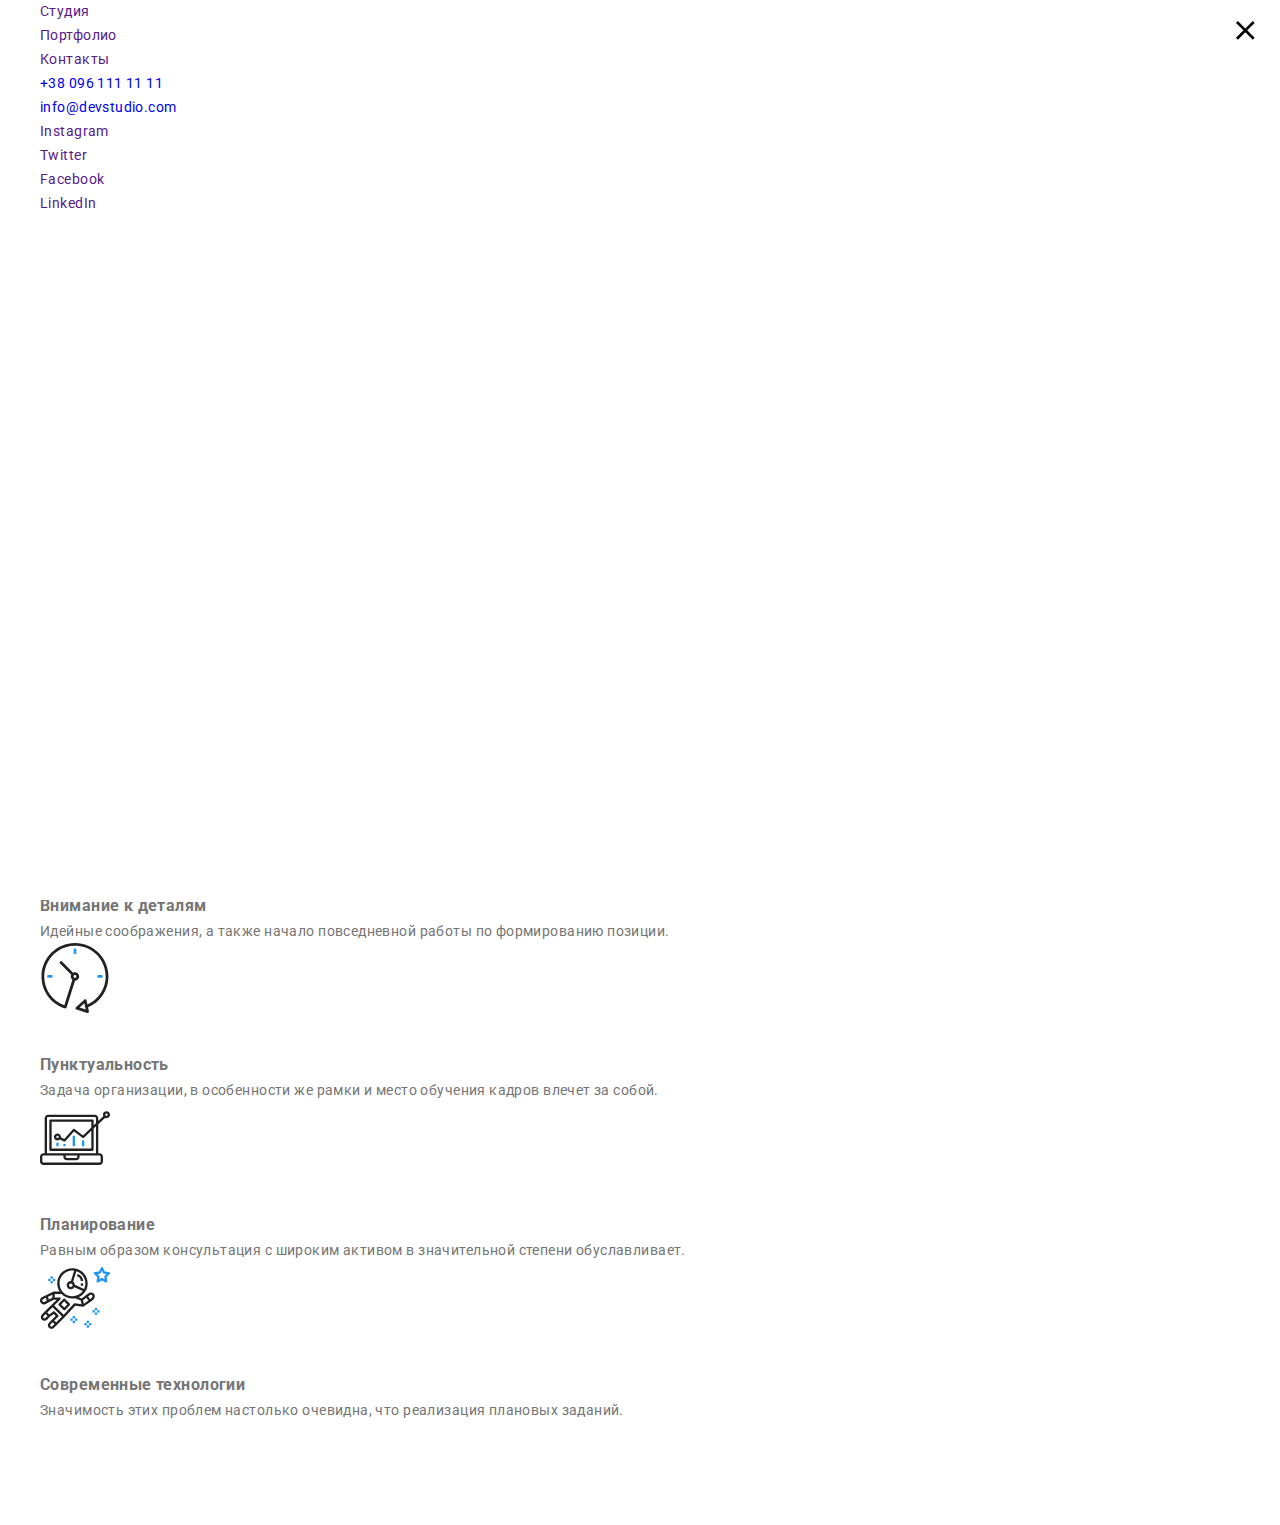
==== commit 87044096: "стадия создания мобильного меню в хедере" ====
--- a/index.html
+++ b/index.html
@@ -65,6 +65,49 @@
                     </a>
                 </li>
             </ul>
+        </div>
+        <div class="mobile-menu">
+            <button type="button" class="mobile-menu__close-btn">
+                <svg class="mobile-menu__close-btn-icon">
+                    <use href="./images/icons.svg#mobile-menu-icon-close"></use>
+                </svg>
+            </button>
+            <div class="container mobile-menu__container">
+                <ul class="mobile-menu__nav list">
+                    <li class="mobile-menu_nav-item">
+                        <a href="" class="mobile-menu__nav-link link">Студия</a>
+                    </li>
+                    <li class="mobile-menu_nav-item">
+                        <a href="" class="mobile-menu__nav-link link">Портфолио</a>
+                    </li>
+                    <li class="mobile-menu_nav-item"
+                        ><a href="" class="mobile-menu__nav-link link">Контакты</a>
+                    </li>
+                </ul>
+                <ul class="mobile-menu__contacts list">
+                    <li class="mobile-menu__contacts-item ">
+                        <a href="tel:+380961111111" class="mobile-menu__contacts-item-tel link">+38 096 111 11 11</a>
+                    </li>
+                    <li class="mobile-menu__contacts-item ">
+                        <a href="mailto:info@devstudio.com" class="mobile-menu__contacts-item-mail link">info@devstudio.com</a>
+                    </li>
+                </ul>
+                <ul class="mobile-menu__social-list list">
+                    <li class="mobile-menu__social-list-item">
+                        <a href="" class="mobile-menu__social-lis-link link">Instagram</a>
+                    </li>
+                    <li class="mobile-menu__social-list-item">
+                        <a href="" class="mobile-menu__social-lis-link link">Twitter</a>
+                    </li>
+                    <li class="mobile-menu__social-list-item">
+                        <a href="" class="mobile-menu__social-lis-link link">Facebook</a>
+                    </li>
+                    <li class="mobile-menu__social-list-item">
+                        <a href="" class="mobile-menu__social-lis-link link">LinkedIn</a>
+                    </li>
+
+                </ul>
+            </div>         
         </div>
     </header>
     <main>
--- a/css/main.min.css
+++ b/css/main.min.css
@@ -1,2 +1,2 @@
-:root{--main-text-color: #757575;--secondery-text-color: #212121;--accent-color: #2196F3;--main-background-color: #E5E5E5;--secondary-background-color: #2F303A;--footer-text-color: #FFFFFF}h1,h2,h3,h4,h5,h6,p{margin-top:0;margin-bottom:0}ul,ol{margin-top:0;margin-bottom:0;padding-left:0}body{font-family:roboto, sans-serif;font-style:normal;font-weight:400;font-size:14px;line-height:1.71;letter-spacing:0.03em;color:var(--main-text-color)}.list{list-style:none}.link{text-decoration:none}.section{padding-top:60px;padding-bottom:60px}@media screen and (min-width: 1200px){.section{padding-top:94px;padding-bottom:94px}}.container{padding-left:15px;padding-right:15px}@media screen and (min-width: 480px){.container{width:480px;margin:0 auto}}@media screen and (min-width: 768px){.container{width:768px}}@media screen and (min-width: 1200px){.container{width:1200px}}img{display:block;max-width:100%}:hover,:focus{transition:background-color 250ms cubic-bezier(0.4, 0, 0.2, 1),color 250ms cubic-bezier(0.4, 0, 0.2, 1),box-shadow 250ms cubic-bezier(0.4, 0, 0.2, 1)}.logo-web{color:#2196F3}.logo{font-family:Raleway;font-style:normal;font-weight:700;font-size:24px;line-height:1.17;color:#212121;text-decoration:none}@media screen and (min-width: 1200px){.logo{font-size:26px;line-height:1.19;color:#000000;margin-right:93px}}.social-list{display:flex;justify-content:space-between;margin-top:16px}.social-list__icon{width:20px;height:20px;fill:#AFB1B8}.social-list__link{display:flex;justify-content:center;align-items:center;width:44px;height:44px;border-radius:50%;background-color:transparent}.social-list__link:hover,.social-list__link:focus{background-color:var(--accent-color)}.social-list__link:hover .social-list__icon,.social-list__link:hover .social-list__icon,.social-list__link:focus .social-list__icon,.social-list__link:focus .social-list__icon{fill:#FFFFFF}.overlay{position:absolute;top:0;left:0;width:100%;height:100%;padding:63px 24px;font-family:Roboto;font-size:18px;line-height:1.56;letter-spacing:0.03em;color:#FFFFFF;background:rgba(33,150,243,0.9);overflow:auto;transform:translateY(100%);transition:transform 250ms cubic-bezier(0.4, 0, 0.2, 1)}.overlay-projects-icon{position:relative;overflow:hidden}.list-projects-icon:hover .overlay{transform:translateY(0%)}.logo-footer{font-family:Raleway;font-style:normal;font-weight:700;font-size:26px;line-height:1.19;color:var(--footer-text-color);text-decoration:none}.button-list{cursor:pointer;font-family:Roboto;font-style:normal;font-weight:500;font-size:16px;line-height:1.63;text-align:center;color:var(--secondery-text-color);background:#F5F4FA;border-radius:4px;padding:6px 22px;border:none}.button-list:hover,.button-list:focus{color:#FFFFFF;background:var(--accent-color);box-shadow:0px 3px 1px rgba(0,0,0,0.1),0px 1px 2px rgba(0,0,0,0.08),0px 2px 2px rgba(0,0,0,0.12)}.list-button{display:flex;justify-content:center;margin-bottom:50px}.list-projects-button:not(:last-child){margin-right:8px}.container-button{justify-content:center}.backdrop{position:fixed;top:0;left:0;width:100%;height:100%;background:rgba(0,0,0,0.5);z-index:100;transition:transform,250ms cubic-bezier(0.4, 0, 0.2, 1)}.is-hidden{opacity:0;visibility:hidden;pointer-events:none}.modal{position:absolute;top:50%;left:50%;transform:translate(-50%, -50%);padding:40px;width:528px;height:580px;background-color:#FFFFFF;box-shadow:0px 1px 3px rgba(0,0,0,0.12),0px 1px 1px rgba(0,0,0,0.14),0px 2px 1px rgba(0,0,0,0.2);border-radius:4px}.modal-link{position:absolute;top:8px;right:8px;width:30px;height:30px;border-radius:50%;background-color:transparent;border:1px solid rgba(0,0,0,0.1);cursor:pointer;padding:0}.modal-link:hover .modal-link-icon,.modal-link:focus .modal-link-icon{fill:#2196F3}.modal-link-icon{width:18px;height:18px;fill:#000000;transition:fill,250ms cubic-bezier(0.4, 0, 0.2, 1)}.title-modal-window{font-family:Roboto;font-weight:700;font-size:20px;line-height:1.15;text-align:center;letter-spacing:0.03em;color:#212121}.modal-list-item{display:flex;flex-direction:column;position:relative}.modal-list-label{margin-top:10px;font-family:Roboto;font-weight:400;font-size:12px;line-height:1.17;letter-spacing:0.01em;color:#757575}.modal-list-input{width:100%;height:40px;margin-top:4px;padding-left:42px;cursor:pointer;border:1px solid rgba(33,33,33,0.2);box-sizing:border-box;border-radius:4px;transition:border,250ms cubic-bezier(0.4, 0, 0.2, 1)}.modal-list-input:hover,.modal-list-input:focus{border:1px solid #2196F3}.modal-list-input:focus+.modal-list-user-icon{fill:#2196F3}.modal-list-user-icon{position:absolute;left:12px;bottom:11px;width:18px;height:18px;transition:fill,250ms cubic-bezier(0.4, 0, 0.2, 1)}.modal-list-item:hover .modal-list-user-icon{fill:#2196F3}.modal-comments{display:flex;flex-direction:column}.comments-user-field{resize:none;width:100%;height:120px;padding:12px 16px;cursor:pointer;font-weight:normal;font-size:14px;line-height:1.14;letter-spacing:0.01em;border:1px solid rgba(33,33,33,0.2);box-sizing:border-box;border-radius:4px;transition:border,250ms cubic-bezier(0.4, 0, 0.2, 1)}.comments-user-field:hover,.comments-user-field:focus{border:1px solid #2196f3}.comments-user-field::placeholder{color:rgba(117,117,117,0.5)}.modal-checkbox-icon{width:16px;height:15px;margin-right:7px;cursor:pointer;transition:border,250ms cubic-bezier(0.4, 0, 0.2, 1)}.modal-checkbox-icon:focus,.modal-checkbox-icon:hover{border:solid 2px #2196F3}.modal-checkbox-input{-webkit-appearance:none;-moz-appearance:none;appearance:none;position:absolute}.modal-checkbox-input:checked+.modal-checkbox-icon{fill:#2196F3;border:solid 2px #2196F3;background-color:#2196F3}.modal-checkbox-icon{fill:#FFFFFF;border:solid 2px #212121;border-radius:2px}.modal-checkbox-label{display:flex;justify-content:center;align-items:center;margin-top:20px;margin-right:4px;font-family:Roboto;font-weight:400;font-size:14px;line-height:1.71;letter-spacing:0.03em;color:#757575}.modal-checkbox-link{font-family:Roboto;font-weight:400;font-size:14px;line-height:1.71;letter-spacing:0.03em;color:#2196F3;margin-left:5px}.modal-window-btn{width:200px;height:50px;font-family:Roboto;font-weight:700;font-size:16px;line-height:1.88;display:flex;justify-content:center;align-items:center;letter-spacing:0.06em;cursor:pointer;color:#FFFFFF;background:#2196F3;box-shadow:0px 4px 4px rgba(0,0,0,0.15);border-radius:4px}.form-btn{display:flex;justify-content:center;align-items:center;margin-top:30px}.container-header-mobile{display:flex;justify-content:space-between;align-items:center}.header{border:1px solid #ECECEC;background-color:#FFFFFF;padding-top:16px;padding-bottom:16px}.header__mobile-menu-btn{background-color:transparent;border:none;padding:0}.header__mobile-menu{height:40px;width:40px;fill:#212121}@media screen and (max-width: 767px){.site-nav,.auth-nav{display:none}}@media screen and (min-width: 768px){.header{padding-top:26px;padding-bottom:26px}.site-nav,.header__container-header{display:flex;justify-content:space-between;align-items:center}.header__mobile-menu-btn{display:none}.site-nav__link{font-family:Roboto;font-style:normal;font-weight:500;font-size:14px;line-height:1.14;letter-spacing:0.02em;color:var(--secondery-text-color);text-decoration:none}.site-nav__link:hover,.site-nav__link:focus{color:var(--accent-color)}.site-nav__item:not(:last-child){margin-right:50px}.auth-nav__link{font-family:Roboto;font-style:normal;font-weight:500;font-size:12px;line-height:1.17;letter-spacing:0.02em;color:var(--main-text-color);text-decoration:none}.auth-nav__link:hover,.auth-nav__link:focus{color:var(--accent-color)}.site-nav{margin-left:88px}.link-studio{position:relative}.link-studio::after{content:"";display:block;position:absolute;left:0;bottom:-33px;width:100%;height:4px;background:#2196F3;border-radius:2px}.auth-nav-icon-envelope{height:12px;width:16px;fill:currentColor;margin-right:10px}.auth-nav__item:hover .auth-nav-icon-envelope,.auth-nav__item:focus .auth-nav-icon-envelope{fill:currentColor}.auth-nav-icon-smartphone{height:16px;width:10px;fill:currentColor;margin-right:10px}.auth-nav__item:hover .auth-nav-icon-smartphone,.auth-nav__item:focus .auth-nav-icon-smartphone{fill:currentColor}}@media screen and (min-width: 1200px){.header{padding-top:24px;padding-bottom:25px}.auth-nav__link{display:flex;align-items:center}.auth-nav__link{font-size:14px;line-height:1.14}.container-header{display:flex;justify-content:space-between;align-items:center}.auth-nav__item:not(:last-child){margin-right:30px}}.title{font-family:Roboto;font-weight:900;font-style:normal;text-align:center;letter-spacing:0.06em;text-transform:uppercase;color:#FFFFFF}@media screen and (min-width: 480px){.title{font-size:26px;line-height:1.62}}@media screen and (min-width: 1200px){.title{font-size:44px;line-height:1.36}}.title-button{cursor:pointer;font-family:Roboto;font-style:normal;font-weight:700;font-size:16px;line-height:1.88;display:flex;align-items:center;text-align:center;letter-spacing:0.06em;color:#FFFFFF;background-color:#2196F3;margin-top:30px;min-width:auto;box-shadow:0px 4px 4px rgba(0,0,0,0.15);border-radius:4px;width:200px;height:50px;justify-content:center;border:none}.container-title{display:flex;flex-direction:column;align-items:center}.main-section{padding-bottom:118px;padding-top:118px;background-image:linear-gradient(rgba(47,48,58,0.4), rgba(47,48,58,0.4)),url("../images/main-background-img-mobile.jpg");background-size:cover}@media (min-device-pixel-ratio: 2) and (max-width: 767px), (min-resolution: 192dpi) and (max-width: 767px), (min-resolution: 2dppx) and (max-width: 767px){.main-section{background-image:linear-gradient(rgba(47,48,58,0.4), rgba(47,48,58,0.4)),url("../images/main-background-img-mobile@2x.jpg")}}@media screen and (min-width: 768px){.main-section{background-image:linear-gradient(rgba(47,48,58,0.4), rgba(47,48,58,0.4)),url("../images/main-background-img-tablet.jpg")}}@media (min-device-pixel-ratio: 2) and (min-width: 768px), (min-resolution: 192dpi) and (min-width: 768px), (min-resolution: 2dppx) and (min-width: 768px){.main-section{background-image:linear-gradient(rgba(47,48,58,0.4), rgba(47,48,58,0.4)),url("../images/main-background-img-tablet@2x.jpg")}}@media screen and (min-width: 1200px){.main-section{padding-bottom:200px;padding-top:200px;background-image:linear-gradient(rgba(47,48,58,0.4), rgba(47,48,58,0.4)),url("../images/main-background-image.jpg")}}@media (min-device-pixel-ratio: 2) and (min-width: 768px), (min-resolution: 192dpi) and (min-width: 768px), (min-resolution: 2dppx) and (min-width: 768px){.main-section{background-image:linear-gradient(rgba(47,48,58,0.4), rgba(47,48,58,0.4)),url("../images/main-background-image@2x.jpg")}}.list-advantages-icons__iten{margin-bottom:30px}.list-advantages-icons__icon{height:70px;width:70px}.title-third-section{font-family:Roboto;font-style:normal;font-weight:700;font-size:36px;line-height:1.17;text-align:center;color:var(--secondery-text-color);margin-bottom:50px}.container-example{display:flex;flex-direction:column}.list-example{display:flex;flex-wrap:wrap;margin-top:-50px;margin-left:-30px}.list-example>.list-example__icon{flex-basis:calc(90 / 3 - 30px);margin-top:50px;margin-left:30px}.list-example__icon{position:relative}.photo-title-box{position:absolute;left:0;bottom:0}.title-box{display:flex;justify-content:center;align-items:center;font-family:Roboto;font-weight:700;font-size:14px;line-height:1.14;text-align:center;letter-spacing:0.03em;text-transform:uppercase;color:#FFFFFF;background-image:url(../images/bg.png);width:370px;height:70px}.title-photo{font-family:Roboto;font-style:normal;font-weight:500;font-size:16px;line-height:1.19;text-align:center;color:var(--secondery-text-color)}.profession{text-align:center;margin-top:10px}.section-team{background-color:#F5F4FA}.list-team{display:flex;flex-wrap:wrap;margin-left:-30px;margin-top:-50px}.list-team>.list-team__info{flex-basis:calc(120 / 4 -30px);margin-left:30px;margin-top:50px}.list-team__info{box-shadow:0px 1px 3px rgba(0,0,0,0.12),0px 1px 1px rgba(0,0,0,0.14),0px 2px 1px rgba(0,0,0,0.2);border-radius:0px 0px 4px 4px;background:#FFFFFF}.information-about-team{padding-top:30px;padding-bottom:30px;padding-left:32px;padding-right:32px}.title-four-section{font-family:Roboto;font-style:normal;font-weight:700;font-size:36px;line-height:1.17;text-align:center;letter-spacing:0.03em;color:#212121}.list-client{display:flex;justify-content:space-between;margin-top:50px}.list-client__link{display:flex;justify-content:center;align-items:center;height:92px;width:170px;background-color:#FFFFFF;box-sizing:border-box;border-radius:4px;border:1px solid #AFB1B8}.list-client__link:hover,.list-client__link:focus{cursor:pointer;border:1px solid #2196F3}.list-client__link:hover .list-client__icon,.list-client__link:hover .list-client__icon,.list-client__link:focus .list-client__icon,.list-client__link:focus .list-client__icon{fill:var(--accent-color)}.list-client__icon{width:106;fill:#AFB1B8}.list-contact__address,.list-contact__contact{color:var(--footer-text-color);text-decoration:none;font-style:normal}.list-contact__contact{color:rgba(255,255,255,0.6)}.footer{display:flex;background-color:var(--secondary-background-color);padding-top:60px;padding-bottom:60px}.container-footer{display:flex;justify-content:start;align-items:baseline}.logo-address{display:flex;flex-direction:column;justify-content:start;margin-right:70px}.list-contact{margin-top:20px}.list-contact__item:not(:first-child){margin-top:9px}.footer-social-link{margin-right:93px}.title-social-link{font-family:Roboto;font-style:normal;font-weight:700;font-size:14px;line-height:1.14;letter-spacing:0.03em;text-transform:uppercase;color:#FFFFFF}.footer-social-list{display:flex;justify-content:space-between;width:206px;margin-top:20px}.footer-social-list__link{display:flex;justify-content:center;align-items:center;height:44px;width:44px;border-radius:50%}.footer-social-list__icon{height:20px;width:20px}.footer-social-list__link,.footer-social-list__link{background:rgba(255,255,255,0.1)}.footer-social-list__link:hover,.footer-social-list__link:focus,.footer-social-list__link:hover,.footer-social-list__link:focus{background-color:var(--accent-color)}.footer-social-list__icon{fill:#FFFFFF}.footer-title-subscribe{font-family:Roboto;font-weight:700;font-size:14px;line-height:1.14;letter-spacing:0.03em;text-transform:uppercase;color:#FFFFFF}.footer__form-subscribe{display:flex;flex-direction:row;margin-top:20px}.footer-email__ipt{width:358px;height:50px;border:1px solid rgba(255,255,255,0.3);box-sizing:border-box;filter:drop-shadow(0px 4px 4px rgba(0,0,0,0.15));border-radius:4px;background:transparent;margin-right:12px;padding:15px;font-family:Roboto;font-weight:400;font-size:16px;line-height:1.25;letter-spacing:0.03em;color:rgba(255,255,255,0.6)}.footer-email__ipt:hover,.footer-email__ipt:focus{border:1px solid #2196F3}.footer-btn-subscribe{display:flex;justify-content:center;align-items:center;padding:0;margin:0;cursor:pointer;width:200px;height:50px;font-family:Roboto;font-weight:700;font-size:16px;line-height:1.88;letter-spacing:0.06em;color:#FFFFFF;background:#2196F3;box-shadow:0px 4px 4px rgba(0,0,0,0.15);border-radius:4px}.footer-btn-subscribe__icon{width:24px;height:24px;fill:#FFFFFF;margin-left:10px}.title-project{font-family:Roboto;font-style:normal;font-weight:700;font-size:18px;line-height:2.0;letter-spacing:0.06em;color:var(--secondery-text-color)}.list-projects{display:flex;flex-wrap:wrap;margin-left:-30px;margin-top:-30px}.list-projects>.list-projects-icon{flex-basis:calc(90 / 3 - 30px);margin-left:30px;margin-top:30px}.content-icon{padding:20px 24px;border:1px solid #EEEEEE}.about-projects{margin-top:4px}.list-projects-icon:hover,.list-projects-icon:focus{cursor:pointer;box-shadow:0px 1px 1px rgba(0,0,0,0.12),0px 4px 4px rgba(0,0,0,0.06),1px 4px 6px rgba(0,0,0,0.16)}
+:root{--main-text-color: #757575;--secondery-text-color: #212121;--accent-color: #2196F3;--main-background-color: #E5E5E5;--secondary-background-color: #2F303A;--footer-text-color: #FFFFFF}h1,h2,h3,h4,h5,h6,p{margin-top:0;margin-bottom:0}ul,ol{margin-top:0;margin-bottom:0;padding-left:0}body{font-family:roboto, sans-serif;font-style:normal;font-weight:400;font-size:14px;line-height:1.71;letter-spacing:0.03em;color:var(--main-text-color)}.list{list-style:none}.link{text-decoration:none}.section{padding-top:60px;padding-bottom:60px}@media screen and (min-width: 1200px){.section{padding-top:94px;padding-bottom:94px}}.container{padding-left:15px;padding-right:15px}@media screen and (min-width: 480px){.container{width:480px;margin:0 auto}}@media screen and (min-width: 768px){.container{width:768px}}@media screen and (min-width: 1200px){.container{width:1200px}}img{display:block;max-width:100%}:hover,:focus{transition:background-color 250ms cubic-bezier(0.4, 0, 0.2, 1),color 250ms cubic-bezier(0.4, 0, 0.2, 1),box-shadow 250ms cubic-bezier(0.4, 0, 0.2, 1)}.mobile-menu{position:fixed;top:0;left:0;width:100vw;height:100vh;background-color:#FFFFFF;overflow:auto}.mobile-menu__close-btn{position:absolute;top:0;right:0;margin-top:10px;margin-right:15px;border:none;background-color:transparent;padding:0}.mobile-menu__close-btn-icon{width:40px;height:40px}.logo-web{color:#2196F3}.logo{font-family:Raleway;font-style:normal;font-weight:700;font-size:24px;line-height:1.17;color:#212121;text-decoration:none}@media screen and (min-width: 1200px){.logo{font-size:26px;line-height:1.19;color:#000000;margin-right:93px}}.social-list{display:flex;justify-content:space-between;margin-top:16px}.social-list__icon{width:20px;height:20px;fill:#AFB1B8}.social-list__link{display:flex;justify-content:center;align-items:center;width:44px;height:44px;border-radius:50%;background-color:transparent}.social-list__link:hover,.social-list__link:focus{background-color:var(--accent-color)}.social-list__link:hover .social-list__icon,.social-list__link:hover .social-list__icon,.social-list__link:focus .social-list__icon,.social-list__link:focus .social-list__icon{fill:#FFFFFF}.overlay{position:absolute;top:0;left:0;width:100%;height:100%;padding:63px 24px;font-family:Roboto;font-size:18px;line-height:1.56;letter-spacing:0.03em;color:#FFFFFF;background:rgba(33,150,243,0.9);overflow:auto;transform:translateY(100%);transition:transform 250ms cubic-bezier(0.4, 0, 0.2, 1)}.overlay-projects-icon{position:relative;overflow:hidden}.list-projects-icon:hover .overlay{transform:translateY(0%)}.logo-footer{font-family:Raleway;font-style:normal;font-weight:700;font-size:26px;line-height:1.19;color:var(--footer-text-color);text-decoration:none}.button-list{cursor:pointer;font-family:Roboto;font-style:normal;font-weight:500;font-size:16px;line-height:1.63;text-align:center;color:var(--secondery-text-color);background:#F5F4FA;border-radius:4px;padding:6px 22px;border:none}.button-list:hover,.button-list:focus{color:#FFFFFF;background:var(--accent-color);box-shadow:0px 3px 1px rgba(0,0,0,0.1),0px 1px 2px rgba(0,0,0,0.08),0px 2px 2px rgba(0,0,0,0.12)}.list-button{display:flex;justify-content:center;margin-bottom:50px}.list-projects-button:not(:last-child){margin-right:8px}.container-button{justify-content:center}.backdrop{position:fixed;top:0;left:0;width:100%;height:100%;background:rgba(0,0,0,0.5);z-index:100;transition:transform,250ms cubic-bezier(0.4, 0, 0.2, 1)}.is-hidden{opacity:0;visibility:hidden;pointer-events:none}.modal{position:absolute;top:50%;left:50%;transform:translate(-50%, -50%);padding:40px;width:528px;height:580px;background-color:#FFFFFF;box-shadow:0px 1px 3px rgba(0,0,0,0.12),0px 1px 1px rgba(0,0,0,0.14),0px 2px 1px rgba(0,0,0,0.2);border-radius:4px}.modal-link{position:absolute;top:8px;right:8px;width:30px;height:30px;border-radius:50%;background-color:transparent;border:1px solid rgba(0,0,0,0.1);cursor:pointer;padding:0}.modal-link:hover .modal-link-icon,.modal-link:focus .modal-link-icon{fill:#2196F3}.modal-link-icon{width:18px;height:18px;fill:#000000;transition:fill,250ms cubic-bezier(0.4, 0, 0.2, 1)}.title-modal-window{font-family:Roboto;font-weight:700;font-size:20px;line-height:1.15;text-align:center;letter-spacing:0.03em;color:#212121}.modal-list-item{display:flex;flex-direction:column;position:relative}.modal-list-label{margin-top:10px;font-family:Roboto;font-weight:400;font-size:12px;line-height:1.17;letter-spacing:0.01em;color:#757575}.modal-list-input{width:100%;height:40px;margin-top:4px;padding-left:42px;cursor:pointer;border:1px solid rgba(33,33,33,0.2);box-sizing:border-box;border-radius:4px;transition:border,250ms cubic-bezier(0.4, 0, 0.2, 1)}.modal-list-input:hover,.modal-list-input:focus{border:1px solid #2196F3}.modal-list-input:focus+.modal-list-user-icon{fill:#2196F3}.modal-list-user-icon{position:absolute;left:12px;bottom:11px;width:18px;height:18px;transition:fill,250ms cubic-bezier(0.4, 0, 0.2, 1)}.modal-list-item:hover .modal-list-user-icon{fill:#2196F3}.modal-comments{display:flex;flex-direction:column}.comments-user-field{resize:none;width:100%;height:120px;padding:12px 16px;cursor:pointer;font-weight:normal;font-size:14px;line-height:1.14;letter-spacing:0.01em;border:1px solid rgba(33,33,33,0.2);box-sizing:border-box;border-radius:4px;transition:border,250ms cubic-bezier(0.4, 0, 0.2, 1)}.comments-user-field:hover,.comments-user-field:focus{border:1px solid #2196f3}.comments-user-field::placeholder{color:rgba(117,117,117,0.5)}.modal-checkbox-icon{width:16px;height:15px;margin-right:7px;cursor:pointer;transition:border,250ms cubic-bezier(0.4, 0, 0.2, 1)}.modal-checkbox-icon:focus,.modal-checkbox-icon:hover{border:solid 2px #2196F3}.modal-checkbox-input{-webkit-appearance:none;-moz-appearance:none;appearance:none;position:absolute}.modal-checkbox-input:checked+.modal-checkbox-icon{fill:#2196F3;border:solid 2px #2196F3;background-color:#2196F3}.modal-checkbox-icon{fill:#FFFFFF;border:solid 2px #212121;border-radius:2px}.modal-checkbox-label{display:flex;justify-content:center;align-items:center;margin-top:20px;margin-right:4px;font-family:Roboto;font-weight:400;font-size:14px;line-height:1.71;letter-spacing:0.03em;color:#757575}.modal-checkbox-link{font-family:Roboto;font-weight:400;font-size:14px;line-height:1.71;letter-spacing:0.03em;color:#2196F3;margin-left:5px}.modal-window-btn{width:200px;height:50px;font-family:Roboto;font-weight:700;font-size:16px;line-height:1.88;display:flex;justify-content:center;align-items:center;letter-spacing:0.06em;cursor:pointer;color:#FFFFFF;background:#2196F3;box-shadow:0px 4px 4px rgba(0,0,0,0.15);border-radius:4px}.form-btn{display:flex;justify-content:center;align-items:center;margin-top:30px}.container-header-mobile{display:flex;justify-content:space-between;align-items:center}.header{border:1px solid #ECECEC;background-color:#FFFFFF;padding-top:16px;padding-bottom:16px}.header__mobile-menu-btn{cursor:pointer;line-height:0;background-color:transparent;border:none;padding:0}.header__mobile-menu-btn:focus,.header__mobile-menu-btn:hover{fill:#2196F3}.header__mobile-menu{height:40px;width:40px;fill:#212121}@media screen and (max-width: 767px){.site-nav,.auth-nav{display:none}}@media screen and (min-width: 768px){.header{padding-top:26px;padding-bottom:26px}.site-nav,.header__container-header{display:flex;justify-content:space-between;align-items:center}.header__mobile-menu-btn{display:none}.site-nav__link{font-family:Roboto;font-style:normal;font-weight:500;font-size:14px;line-height:1.14;letter-spacing:0.02em;color:var(--secondery-text-color);text-decoration:none}.site-nav__link:hover,.site-nav__link:focus{color:var(--accent-color)}.site-nav__item:not(:last-child){margin-right:50px}.auth-nav__link{font-family:Roboto;font-style:normal;font-weight:500;font-size:12px;line-height:1.17;letter-spacing:0.02em;color:var(--main-text-color);text-decoration:none}.auth-nav__link:hover,.auth-nav__link:focus{color:var(--accent-color)}.site-nav{margin-left:88px}.link-studio{position:relative}.link-studio::after{content:"";display:block;position:absolute;left:0;bottom:-33px;width:100%;height:4px;background:#2196F3;border-radius:2px}.auth-nav-icon-envelope{height:12px;width:16px;fill:currentColor;margin-right:10px}.auth-nav__item:hover .auth-nav-icon-envelope,.auth-nav__item:focus .auth-nav-icon-envelope{fill:currentColor}.auth-nav-icon-smartphone{height:16px;width:10px;fill:currentColor;margin-right:10px}.auth-nav__item:hover .auth-nav-icon-smartphone,.auth-nav__item:focus .auth-nav-icon-smartphone{fill:currentColor}}@media screen and (min-width: 1200px){.header{padding-top:24px;padding-bottom:25px}.auth-nav__link{display:flex;align-items:center}.auth-nav__link{font-size:14px;line-height:1.14}.container-header{display:flex;justify-content:space-between;align-items:center}.auth-nav__item:not(:last-child){margin-right:30px}}.title{font-family:Roboto;font-weight:900;font-style:normal;text-align:center;letter-spacing:0.06em;text-transform:uppercase;color:#FFFFFF}@media screen and (min-width: 480px){.title{font-size:26px;line-height:1.62}}@media screen and (min-width: 1200px){.title{font-size:44px;line-height:1.36}}.title-button{cursor:pointer;font-family:Roboto;font-style:normal;font-weight:700;font-size:16px;line-height:1.88;display:flex;align-items:center;text-align:center;letter-spacing:0.06em;color:#FFFFFF;background-color:#2196F3;margin-top:30px;min-width:auto;box-shadow:0px 4px 4px rgba(0,0,0,0.15);border-radius:4px;width:200px;height:50px;justify-content:center;border:none}.container-title{display:flex;flex-direction:column;align-items:center}.main-section{padding-bottom:118px;padding-top:118px;background-image:linear-gradient(rgba(47,48,58,0.4), rgba(47,48,58,0.4)),url("../images/main-background-img-mobile.jpg");background-size:cover}@media (min-device-pixel-ratio: 2) and (max-width: 767px), (min-resolution: 192dpi) and (max-width: 767px), (min-resolution: 2dppx) and (max-width: 767px){.main-section{background-image:linear-gradient(rgba(47,48,58,0.4), rgba(47,48,58,0.4)),url("../images/main-background-img-mobile@2x.jpg")}}@media screen and (min-width: 768px){.main-section{background-image:linear-gradient(rgba(47,48,58,0.4), rgba(47,48,58,0.4)),url("../images/main-background-img-tablet.jpg")}}@media (min-device-pixel-ratio: 2) and (min-width: 768px), (min-resolution: 192dpi) and (min-width: 768px), (min-resolution: 2dppx) and (min-width: 768px){.main-section{background-image:linear-gradient(rgba(47,48,58,0.4), rgba(47,48,58,0.4)),url("../images/main-background-img-tablet@2x.jpg")}}@media screen and (min-width: 1200px){.main-section{padding-bottom:200px;padding-top:200px;background-image:linear-gradient(rgba(47,48,58,0.4), rgba(47,48,58,0.4)),url("../images/main-background-image.jpg")}}@media (min-device-pixel-ratio: 2) and (min-width: 768px), (min-resolution: 192dpi) and (min-width: 768px), (min-resolution: 2dppx) and (min-width: 768px){.main-section{background-image:linear-gradient(rgba(47,48,58,0.4), rgba(47,48,58,0.4)),url("../images/main-background-image@2x.jpg")}}.list-advantages-icons__iten{margin-bottom:30px}.list-advantages-icons__icon{height:70px;width:70px}.title-third-section{font-family:Roboto;font-style:normal;font-weight:700;font-size:36px;line-height:1.17;text-align:center;color:var(--secondery-text-color);margin-bottom:50px}.container-example{display:flex;flex-direction:column}.list-example{display:flex;flex-wrap:wrap;margin-top:-50px;margin-left:-30px}.list-example>.list-example__icon{flex-basis:calc(90 / 3 - 30px);margin-top:50px;margin-left:30px}.list-example__icon{position:relative}.photo-title-box{position:absolute;left:0;bottom:0}.title-box{display:flex;justify-content:center;align-items:center;font-family:Roboto;font-weight:700;font-size:14px;line-height:1.14;text-align:center;letter-spacing:0.03em;text-transform:uppercase;color:#FFFFFF;background-image:url(../images/bg.png);width:370px;height:70px}.title-photo{font-family:Roboto;font-style:normal;font-weight:500;font-size:16px;line-height:1.19;text-align:center;color:var(--secondery-text-color)}.profession{text-align:center;margin-top:10px}.section-team{background-color:#F5F4FA}.list-team{display:flex;flex-wrap:wrap;margin-left:-30px;margin-top:-50px}.list-team>.list-team__info{flex-basis:calc(120 / 4 -30px);margin-left:30px;margin-top:50px}.list-team__info{box-shadow:0px 1px 3px rgba(0,0,0,0.12),0px 1px 1px rgba(0,0,0,0.14),0px 2px 1px rgba(0,0,0,0.2);border-radius:0px 0px 4px 4px;background:#FFFFFF}.information-about-team{padding-top:30px;padding-bottom:30px;padding-left:32px;padding-right:32px}.title-four-section{font-family:Roboto;font-style:normal;font-weight:700;font-size:36px;line-height:1.17;text-align:center;letter-spacing:0.03em;color:#212121}.list-client{display:flex;justify-content:space-between;margin-top:50px}.list-client__link{display:flex;justify-content:center;align-items:center;height:92px;width:170px;background-color:#FFFFFF;box-sizing:border-box;border-radius:4px;border:1px solid #AFB1B8}.list-client__link:hover,.list-client__link:focus{cursor:pointer;border:1px solid #2196F3}.list-client__link:hover .list-client__icon,.list-client__link:hover .list-client__icon,.list-client__link:focus .list-client__icon,.list-client__link:focus .list-client__icon{fill:var(--accent-color)}.list-client__icon{width:106;fill:#AFB1B8}.list-contact__address,.list-contact__contact{color:var(--footer-text-color);text-decoration:none;font-style:normal}.list-contact__contact{color:rgba(255,255,255,0.6)}.footer{display:flex;background-color:var(--secondary-background-color);padding-top:60px;padding-bottom:60px}.container-footer{display:flex;justify-content:start;align-items:baseline}.logo-address{display:flex;flex-direction:column;justify-content:start;margin-right:70px}.list-contact{margin-top:20px}.list-contact__item:not(:first-child){margin-top:9px}.footer-social-link{margin-right:93px}.title-social-link{font-family:Roboto;font-style:normal;font-weight:700;font-size:14px;line-height:1.14;letter-spacing:0.03em;text-transform:uppercase;color:#FFFFFF}.footer-social-list{display:flex;justify-content:space-between;width:206px;margin-top:20px}.footer-social-list__link{display:flex;justify-content:center;align-items:center;height:44px;width:44px;border-radius:50%}.footer-social-list__icon{height:20px;width:20px}.footer-social-list__link,.footer-social-list__link{background:rgba(255,255,255,0.1)}.footer-social-list__link:hover,.footer-social-list__link:focus,.footer-social-list__link:hover,.footer-social-list__link:focus{background-color:var(--accent-color)}.footer-social-list__icon{fill:#FFFFFF}.footer-title-subscribe{font-family:Roboto;font-weight:700;font-size:14px;line-height:1.14;letter-spacing:0.03em;text-transform:uppercase;color:#FFFFFF}.footer__form-subscribe{display:flex;flex-direction:row;margin-top:20px}.footer-email__ipt{width:358px;height:50px;border:1px solid rgba(255,255,255,0.3);box-sizing:border-box;filter:drop-shadow(0px 4px 4px rgba(0,0,0,0.15));border-radius:4px;background:transparent;margin-right:12px;padding:15px;font-family:Roboto;font-weight:400;font-size:16px;line-height:1.25;letter-spacing:0.03em;color:rgba(255,255,255,0.6)}.footer-email__ipt:hover,.footer-email__ipt:focus{border:1px solid #2196F3}.footer-btn-subscribe{display:flex;justify-content:center;align-items:center;padding:0;margin:0;cursor:pointer;width:200px;height:50px;font-family:Roboto;font-weight:700;font-size:16px;line-height:1.88;letter-spacing:0.06em;color:#FFFFFF;background:#2196F3;box-shadow:0px 4px 4px rgba(0,0,0,0.15);border-radius:4px}.footer-btn-subscribe__icon{width:24px;height:24px;fill:#FFFFFF;margin-left:10px}.title-project{font-family:Roboto;font-style:normal;font-weight:700;font-size:18px;line-height:2.0;letter-spacing:0.06em;color:var(--secondery-text-color)}.list-projects{display:flex;flex-wrap:wrap;margin-left:-30px;margin-top:-30px}.list-projects>.list-projects-icon{flex-basis:calc(90 / 3 - 30px);margin-left:30px;margin-top:30px}.content-icon{padding:20px 24px;border:1px solid #EEEEEE}.about-projects{margin-top:4px}.list-projects-icon:hover,.list-projects-icon:focus{cursor:pointer;box-shadow:0px 1px 1px rgba(0,0,0,0.12),0px 4px 4px rgba(0,0,0,0.06),1px 4px 6px rgba(0,0,0,0.16)}
 /*# sourceMappingURL=main.min.css.map */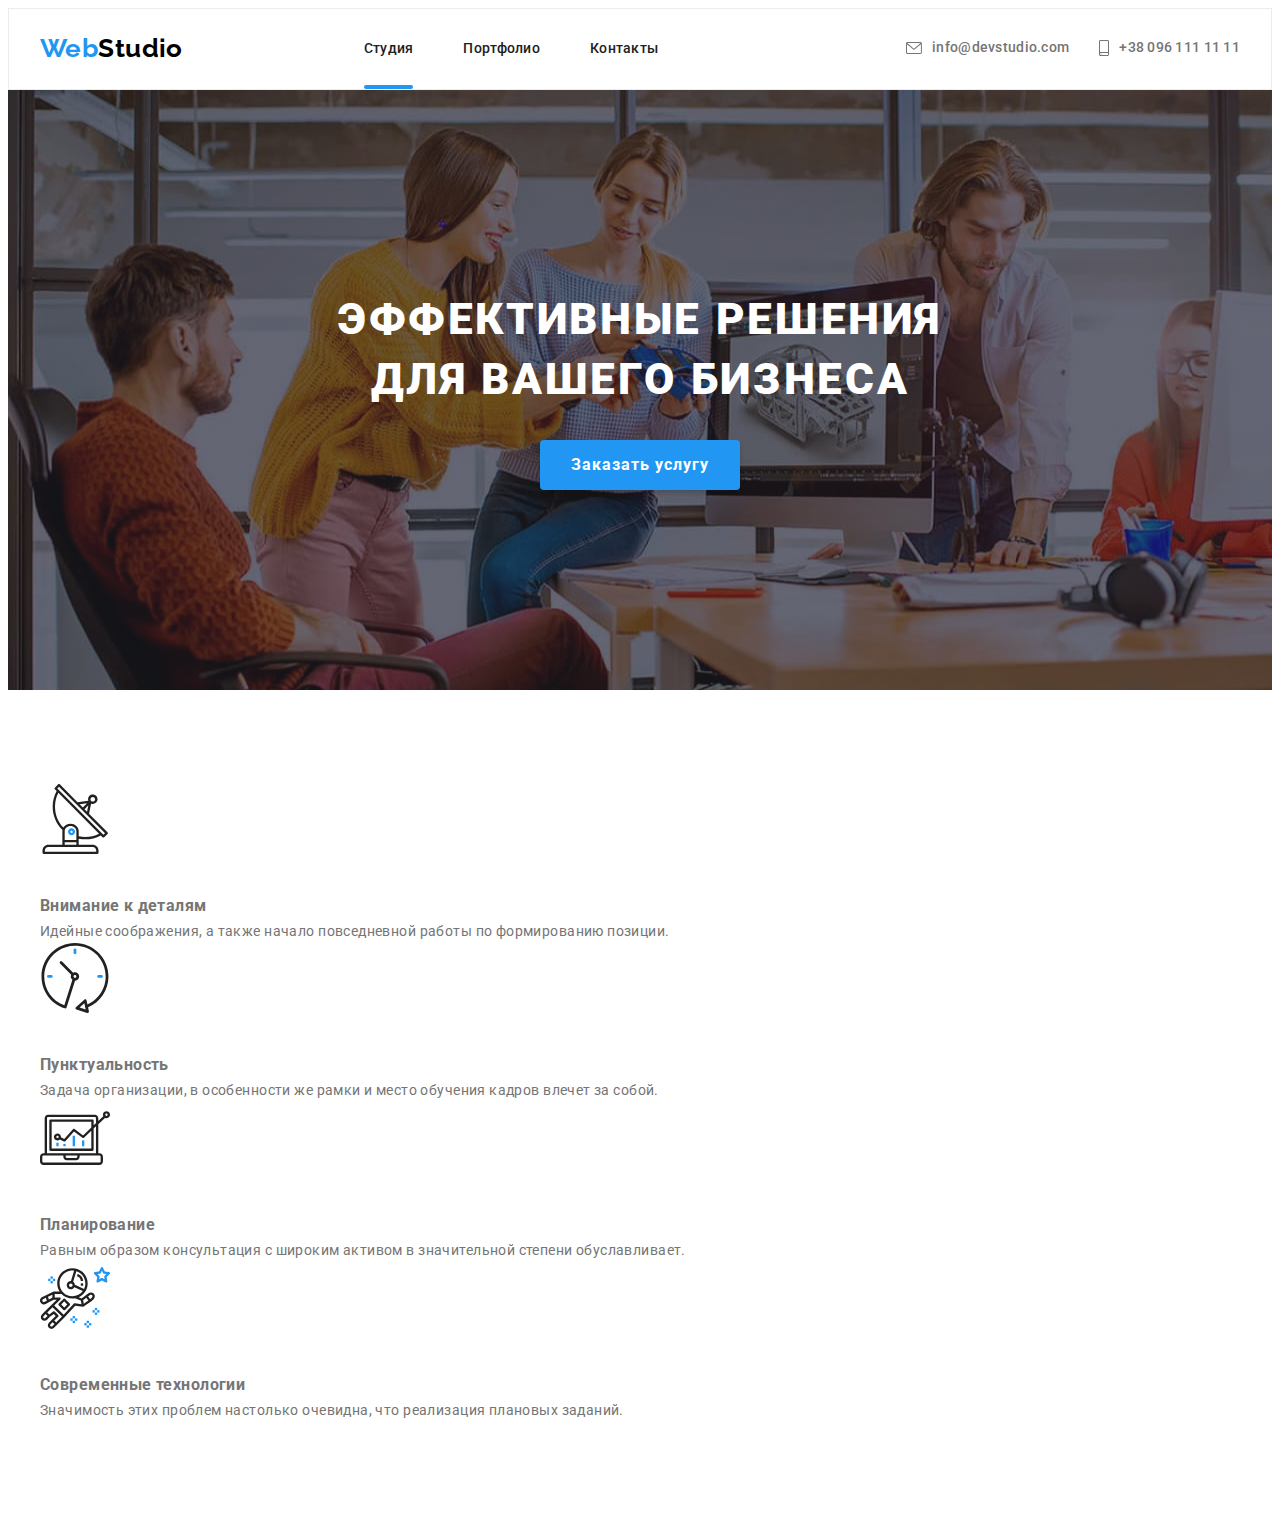
==== commit 2225ffd9: "Хедер закончен полностью вместе с менюшкой" ====
--- a/index.html
+++ b/index.html
@@ -40,7 +40,7 @@
                         </li>
                     </ul>
             </nav>
-            <button type="button" class="header__mobile-menu-btn">
+            <button type="button" class="header__mobile-menu-btn" data-menu-button>
                 <svg class="header__mobile-menu">
                     <use href="./images/icons.svg#header-menu"></use>
                 </svg>
@@ -66,21 +66,21 @@
                 </li>
             </ul>
         </div>
-        <div class="mobile-menu">
-            <button type="button" class="mobile-menu__close-btn">
+        <div class="mobile-menu"  data-menu>
+            <button type="button" class="mobile-menu__close-btn" data-menu-close>
                 <svg class="mobile-menu__close-btn-icon">
                     <use href="./images/icons.svg#mobile-menu-icon-close"></use>
                 </svg>
             </button>
             <div class="container mobile-menu__container">
                 <ul class="mobile-menu__nav list">
-                    <li class="mobile-menu_nav-item">
+                    <li class="mobile-menu__nav-item">
                         <a href="" class="mobile-menu__nav-link link">Студия</a>
                     </li>
-                    <li class="mobile-menu_nav-item">
+                    <li class="mobile-menu__nav-item">
                         <a href="" class="mobile-menu__nav-link link">Портфолио</a>
                     </li>
-                    <li class="mobile-menu_nav-item"
+                    <li class="mobile-menu__nav-item"
                         ><a href="" class="mobile-menu__nav-link link">Контакты</a>
                     </li>
                 </ul>
@@ -94,16 +94,16 @@
                 </ul>
                 <ul class="mobile-menu__social-list list">
                     <li class="mobile-menu__social-list-item">
-                        <a href="" class="mobile-menu__social-lis-link link">Instagram</a>
+                        <a href="" class="mobile-menu__social-list-link link">Instagram</a>
                     </li>
                     <li class="mobile-menu__social-list-item">
-                        <a href="" class="mobile-menu__social-lis-link link">Twitter</a>
+                        <a href="" class="mobile-menu__social-list-link link">Twitter</a>
                     </li>
                     <li class="mobile-menu__social-list-item">
-                        <a href="" class="mobile-menu__social-lis-link link">Facebook</a>
+                        <a href="" class="mobile-menu__social-list-link link">Facebook</a>
                     </li>
                     <li class="mobile-menu__social-list-item">
-                        <a href="" class="mobile-menu__social-lis-link link">LinkedIn</a>
+                        <a href="" class="mobile-menu__social-list-link link">LinkedIn</a>
                     </li>
 
                 </ul>
@@ -451,7 +451,7 @@
     </main> -->
         <!-- Футер -->
 
-        <!-- <footer class="footer">
+        <!-- <footer class="footer"> 
         <div class="container container-footer">
                 <div class="logo-address">
                     <a href="" class="logo-footer"> <span class="logo-web">Web</span>Studio</a>
@@ -584,8 +584,11 @@
         
         </div>
     </div>
+    -->
+   
+   <script src="./js/menu.js"></script>
+    <!-- <script src="./js/modal.js"></script>  -->
     
-    <script src="./js/modal.js"></script> -->
 </body>
 
 </html>--- a/css/main.min.css
+++ b/css/main.min.css
@@ -1,2 +1,2 @@
-:root{--main-text-color: #757575;--secondery-text-color: #212121;--accent-color: #2196F3;--main-background-color: #E5E5E5;--secondary-background-color: #2F303A;--footer-text-color: #FFFFFF}h1,h2,h3,h4,h5,h6,p{margin-top:0;margin-bottom:0}ul,ol{margin-top:0;margin-bottom:0;padding-left:0}body{font-family:roboto, sans-serif;font-style:normal;font-weight:400;font-size:14px;line-height:1.71;letter-spacing:0.03em;color:var(--main-text-color)}.list{list-style:none}.link{text-decoration:none}.section{padding-top:60px;padding-bottom:60px}@media screen and (min-width: 1200px){.section{padding-top:94px;padding-bottom:94px}}.container{padding-left:15px;padding-right:15px}@media screen and (min-width: 480px){.container{width:480px;margin:0 auto}}@media screen and (min-width: 768px){.container{width:768px}}@media screen and (min-width: 1200px){.container{width:1200px}}img{display:block;max-width:100%}:hover,:focus{transition:background-color 250ms cubic-bezier(0.4, 0, 0.2, 1),color 250ms cubic-bezier(0.4, 0, 0.2, 1),box-shadow 250ms cubic-bezier(0.4, 0, 0.2, 1)}.mobile-menu{position:fixed;top:0;left:0;width:100vw;height:100vh;background-color:#FFFFFF;overflow:auto}.mobile-menu__close-btn{position:absolute;top:0;right:0;margin-top:10px;margin-right:15px;border:none;background-color:transparent;padding:0}.mobile-menu__close-btn-icon{width:40px;height:40px}.logo-web{color:#2196F3}.logo{font-family:Raleway;font-style:normal;font-weight:700;font-size:24px;line-height:1.17;color:#212121;text-decoration:none}@media screen and (min-width: 1200px){.logo{font-size:26px;line-height:1.19;color:#000000;margin-right:93px}}.social-list{display:flex;justify-content:space-between;margin-top:16px}.social-list__icon{width:20px;height:20px;fill:#AFB1B8}.social-list__link{display:flex;justify-content:center;align-items:center;width:44px;height:44px;border-radius:50%;background-color:transparent}.social-list__link:hover,.social-list__link:focus{background-color:var(--accent-color)}.social-list__link:hover .social-list__icon,.social-list__link:hover .social-list__icon,.social-list__link:focus .social-list__icon,.social-list__link:focus .social-list__icon{fill:#FFFFFF}.overlay{position:absolute;top:0;left:0;width:100%;height:100%;padding:63px 24px;font-family:Roboto;font-size:18px;line-height:1.56;letter-spacing:0.03em;color:#FFFFFF;background:rgba(33,150,243,0.9);overflow:auto;transform:translateY(100%);transition:transform 250ms cubic-bezier(0.4, 0, 0.2, 1)}.overlay-projects-icon{position:relative;overflow:hidden}.list-projects-icon:hover .overlay{transform:translateY(0%)}.logo-footer{font-family:Raleway;font-style:normal;font-weight:700;font-size:26px;line-height:1.19;color:var(--footer-text-color);text-decoration:none}.button-list{cursor:pointer;font-family:Roboto;font-style:normal;font-weight:500;font-size:16px;line-height:1.63;text-align:center;color:var(--secondery-text-color);background:#F5F4FA;border-radius:4px;padding:6px 22px;border:none}.button-list:hover,.button-list:focus{color:#FFFFFF;background:var(--accent-color);box-shadow:0px 3px 1px rgba(0,0,0,0.1),0px 1px 2px rgba(0,0,0,0.08),0px 2px 2px rgba(0,0,0,0.12)}.list-button{display:flex;justify-content:center;margin-bottom:50px}.list-projects-button:not(:last-child){margin-right:8px}.container-button{justify-content:center}.backdrop{position:fixed;top:0;left:0;width:100%;height:100%;background:rgba(0,0,0,0.5);z-index:100;transition:transform,250ms cubic-bezier(0.4, 0, 0.2, 1)}.is-hidden{opacity:0;visibility:hidden;pointer-events:none}.modal{position:absolute;top:50%;left:50%;transform:translate(-50%, -50%);padding:40px;width:528px;height:580px;background-color:#FFFFFF;box-shadow:0px 1px 3px rgba(0,0,0,0.12),0px 1px 1px rgba(0,0,0,0.14),0px 2px 1px rgba(0,0,0,0.2);border-radius:4px}.modal-link{position:absolute;top:8px;right:8px;width:30px;height:30px;border-radius:50%;background-color:transparent;border:1px solid rgba(0,0,0,0.1);cursor:pointer;padding:0}.modal-link:hover .modal-link-icon,.modal-link:focus .modal-link-icon{fill:#2196F3}.modal-link-icon{width:18px;height:18px;fill:#000000;transition:fill,250ms cubic-bezier(0.4, 0, 0.2, 1)}.title-modal-window{font-family:Roboto;font-weight:700;font-size:20px;line-height:1.15;text-align:center;letter-spacing:0.03em;color:#212121}.modal-list-item{display:flex;flex-direction:column;position:relative}.modal-list-label{margin-top:10px;font-family:Roboto;font-weight:400;font-size:12px;line-height:1.17;letter-spacing:0.01em;color:#757575}.modal-list-input{width:100%;height:40px;margin-top:4px;padding-left:42px;cursor:pointer;border:1px solid rgba(33,33,33,0.2);box-sizing:border-box;border-radius:4px;transition:border,250ms cubic-bezier(0.4, 0, 0.2, 1)}.modal-list-input:hover,.modal-list-input:focus{border:1px solid #2196F3}.modal-list-input:focus+.modal-list-user-icon{fill:#2196F3}.modal-list-user-icon{position:absolute;left:12px;bottom:11px;width:18px;height:18px;transition:fill,250ms cubic-bezier(0.4, 0, 0.2, 1)}.modal-list-item:hover .modal-list-user-icon{fill:#2196F3}.modal-comments{display:flex;flex-direction:column}.comments-user-field{resize:none;width:100%;height:120px;padding:12px 16px;cursor:pointer;font-weight:normal;font-size:14px;line-height:1.14;letter-spacing:0.01em;border:1px solid rgba(33,33,33,0.2);box-sizing:border-box;border-radius:4px;transition:border,250ms cubic-bezier(0.4, 0, 0.2, 1)}.comments-user-field:hover,.comments-user-field:focus{border:1px solid #2196f3}.comments-user-field::placeholder{color:rgba(117,117,117,0.5)}.modal-checkbox-icon{width:16px;height:15px;margin-right:7px;cursor:pointer;transition:border,250ms cubic-bezier(0.4, 0, 0.2, 1)}.modal-checkbox-icon:focus,.modal-checkbox-icon:hover{border:solid 2px #2196F3}.modal-checkbox-input{-webkit-appearance:none;-moz-appearance:none;appearance:none;position:absolute}.modal-checkbox-input:checked+.modal-checkbox-icon{fill:#2196F3;border:solid 2px #2196F3;background-color:#2196F3}.modal-checkbox-icon{fill:#FFFFFF;border:solid 2px #212121;border-radius:2px}.modal-checkbox-label{display:flex;justify-content:center;align-items:center;margin-top:20px;margin-right:4px;font-family:Roboto;font-weight:400;font-size:14px;line-height:1.71;letter-spacing:0.03em;color:#757575}.modal-checkbox-link{font-family:Roboto;font-weight:400;font-size:14px;line-height:1.71;letter-spacing:0.03em;color:#2196F3;margin-left:5px}.modal-window-btn{width:200px;height:50px;font-family:Roboto;font-weight:700;font-size:16px;line-height:1.88;display:flex;justify-content:center;align-items:center;letter-spacing:0.06em;cursor:pointer;color:#FFFFFF;background:#2196F3;box-shadow:0px 4px 4px rgba(0,0,0,0.15);border-radius:4px}.form-btn{display:flex;justify-content:center;align-items:center;margin-top:30px}.container-header-mobile{display:flex;justify-content:space-between;align-items:center}.header{border:1px solid #ECECEC;background-color:#FFFFFF;padding-top:16px;padding-bottom:16px}.header__mobile-menu-btn{cursor:pointer;line-height:0;background-color:transparent;border:none;padding:0}.header__mobile-menu-btn:focus,.header__mobile-menu-btn:hover{fill:#2196F3}.header__mobile-menu{height:40px;width:40px;fill:#212121}@media screen and (max-width: 767px){.site-nav,.auth-nav{display:none}}@media screen and (min-width: 768px){.header{padding-top:26px;padding-bottom:26px}.site-nav,.header__container-header{display:flex;justify-content:space-between;align-items:center}.header__mobile-menu-btn{display:none}.site-nav__link{font-family:Roboto;font-style:normal;font-weight:500;font-size:14px;line-height:1.14;letter-spacing:0.02em;color:var(--secondery-text-color);text-decoration:none}.site-nav__link:hover,.site-nav__link:focus{color:var(--accent-color)}.site-nav__item:not(:last-child){margin-right:50px}.auth-nav__link{font-family:Roboto;font-style:normal;font-weight:500;font-size:12px;line-height:1.17;letter-spacing:0.02em;color:var(--main-text-color);text-decoration:none}.auth-nav__link:hover,.auth-nav__link:focus{color:var(--accent-color)}.site-nav{margin-left:88px}.link-studio{position:relative}.link-studio::after{content:"";display:block;position:absolute;left:0;bottom:-33px;width:100%;height:4px;background:#2196F3;border-radius:2px}.auth-nav-icon-envelope{height:12px;width:16px;fill:currentColor;margin-right:10px}.auth-nav__item:hover .auth-nav-icon-envelope,.auth-nav__item:focus .auth-nav-icon-envelope{fill:currentColor}.auth-nav-icon-smartphone{height:16px;width:10px;fill:currentColor;margin-right:10px}.auth-nav__item:hover .auth-nav-icon-smartphone,.auth-nav__item:focus .auth-nav-icon-smartphone{fill:currentColor}}@media screen and (min-width: 1200px){.header{padding-top:24px;padding-bottom:25px}.auth-nav__link{display:flex;align-items:center}.auth-nav__link{font-size:14px;line-height:1.14}.container-header{display:flex;justify-content:space-between;align-items:center}.auth-nav__item:not(:last-child){margin-right:30px}}.title{font-family:Roboto;font-weight:900;font-style:normal;text-align:center;letter-spacing:0.06em;text-transform:uppercase;color:#FFFFFF}@media screen and (min-width: 480px){.title{font-size:26px;line-height:1.62}}@media screen and (min-width: 1200px){.title{font-size:44px;line-height:1.36}}.title-button{cursor:pointer;font-family:Roboto;font-style:normal;font-weight:700;font-size:16px;line-height:1.88;display:flex;align-items:center;text-align:center;letter-spacing:0.06em;color:#FFFFFF;background-color:#2196F3;margin-top:30px;min-width:auto;box-shadow:0px 4px 4px rgba(0,0,0,0.15);border-radius:4px;width:200px;height:50px;justify-content:center;border:none}.container-title{display:flex;flex-direction:column;align-items:center}.main-section{padding-bottom:118px;padding-top:118px;background-image:linear-gradient(rgba(47,48,58,0.4), rgba(47,48,58,0.4)),url("../images/main-background-img-mobile.jpg");background-size:cover}@media (min-device-pixel-ratio: 2) and (max-width: 767px), (min-resolution: 192dpi) and (max-width: 767px), (min-resolution: 2dppx) and (max-width: 767px){.main-section{background-image:linear-gradient(rgba(47,48,58,0.4), rgba(47,48,58,0.4)),url("../images/main-background-img-mobile@2x.jpg")}}@media screen and (min-width: 768px){.main-section{background-image:linear-gradient(rgba(47,48,58,0.4), rgba(47,48,58,0.4)),url("../images/main-background-img-tablet.jpg")}}@media (min-device-pixel-ratio: 2) and (min-width: 768px), (min-resolution: 192dpi) and (min-width: 768px), (min-resolution: 2dppx) and (min-width: 768px){.main-section{background-image:linear-gradient(rgba(47,48,58,0.4), rgba(47,48,58,0.4)),url("../images/main-background-img-tablet@2x.jpg")}}@media screen and (min-width: 1200px){.main-section{padding-bottom:200px;padding-top:200px;background-image:linear-gradient(rgba(47,48,58,0.4), rgba(47,48,58,0.4)),url("../images/main-background-image.jpg")}}@media (min-device-pixel-ratio: 2) and (min-width: 768px), (min-resolution: 192dpi) and (min-width: 768px), (min-resolution: 2dppx) and (min-width: 768px){.main-section{background-image:linear-gradient(rgba(47,48,58,0.4), rgba(47,48,58,0.4)),url("../images/main-background-image@2x.jpg")}}.list-advantages-icons__iten{margin-bottom:30px}.list-advantages-icons__icon{height:70px;width:70px}.title-third-section{font-family:Roboto;font-style:normal;font-weight:700;font-size:36px;line-height:1.17;text-align:center;color:var(--secondery-text-color);margin-bottom:50px}.container-example{display:flex;flex-direction:column}.list-example{display:flex;flex-wrap:wrap;margin-top:-50px;margin-left:-30px}.list-example>.list-example__icon{flex-basis:calc(90 / 3 - 30px);margin-top:50px;margin-left:30px}.list-example__icon{position:relative}.photo-title-box{position:absolute;left:0;bottom:0}.title-box{display:flex;justify-content:center;align-items:center;font-family:Roboto;font-weight:700;font-size:14px;line-height:1.14;text-align:center;letter-spacing:0.03em;text-transform:uppercase;color:#FFFFFF;background-image:url(../images/bg.png);width:370px;height:70px}.title-photo{font-family:Roboto;font-style:normal;font-weight:500;font-size:16px;line-height:1.19;text-align:center;color:var(--secondery-text-color)}.profession{text-align:center;margin-top:10px}.section-team{background-color:#F5F4FA}.list-team{display:flex;flex-wrap:wrap;margin-left:-30px;margin-top:-50px}.list-team>.list-team__info{flex-basis:calc(120 / 4 -30px);margin-left:30px;margin-top:50px}.list-team__info{box-shadow:0px 1px 3px rgba(0,0,0,0.12),0px 1px 1px rgba(0,0,0,0.14),0px 2px 1px rgba(0,0,0,0.2);border-radius:0px 0px 4px 4px;background:#FFFFFF}.information-about-team{padding-top:30px;padding-bottom:30px;padding-left:32px;padding-right:32px}.title-four-section{font-family:Roboto;font-style:normal;font-weight:700;font-size:36px;line-height:1.17;text-align:center;letter-spacing:0.03em;color:#212121}.list-client{display:flex;justify-content:space-between;margin-top:50px}.list-client__link{display:flex;justify-content:center;align-items:center;height:92px;width:170px;background-color:#FFFFFF;box-sizing:border-box;border-radius:4px;border:1px solid #AFB1B8}.list-client__link:hover,.list-client__link:focus{cursor:pointer;border:1px solid #2196F3}.list-client__link:hover .list-client__icon,.list-client__link:hover .list-client__icon,.list-client__link:focus .list-client__icon,.list-client__link:focus .list-client__icon{fill:var(--accent-color)}.list-client__icon{width:106;fill:#AFB1B8}.list-contact__address,.list-contact__contact{color:var(--footer-text-color);text-decoration:none;font-style:normal}.list-contact__contact{color:rgba(255,255,255,0.6)}.footer{display:flex;background-color:var(--secondary-background-color);padding-top:60px;padding-bottom:60px}.container-footer{display:flex;justify-content:start;align-items:baseline}.logo-address{display:flex;flex-direction:column;justify-content:start;margin-right:70px}.list-contact{margin-top:20px}.list-contact__item:not(:first-child){margin-top:9px}.footer-social-link{margin-right:93px}.title-social-link{font-family:Roboto;font-style:normal;font-weight:700;font-size:14px;line-height:1.14;letter-spacing:0.03em;text-transform:uppercase;color:#FFFFFF}.footer-social-list{display:flex;justify-content:space-between;width:206px;margin-top:20px}.footer-social-list__link{display:flex;justify-content:center;align-items:center;height:44px;width:44px;border-radius:50%}.footer-social-list__icon{height:20px;width:20px}.footer-social-list__link,.footer-social-list__link{background:rgba(255,255,255,0.1)}.footer-social-list__link:hover,.footer-social-list__link:focus,.footer-social-list__link:hover,.footer-social-list__link:focus{background-color:var(--accent-color)}.footer-social-list__icon{fill:#FFFFFF}.footer-title-subscribe{font-family:Roboto;font-weight:700;font-size:14px;line-height:1.14;letter-spacing:0.03em;text-transform:uppercase;color:#FFFFFF}.footer__form-subscribe{display:flex;flex-direction:row;margin-top:20px}.footer-email__ipt{width:358px;height:50px;border:1px solid rgba(255,255,255,0.3);box-sizing:border-box;filter:drop-shadow(0px 4px 4px rgba(0,0,0,0.15));border-radius:4px;background:transparent;margin-right:12px;padding:15px;font-family:Roboto;font-weight:400;font-size:16px;line-height:1.25;letter-spacing:0.03em;color:rgba(255,255,255,0.6)}.footer-email__ipt:hover,.footer-email__ipt:focus{border:1px solid #2196F3}.footer-btn-subscribe{display:flex;justify-content:center;align-items:center;padding:0;margin:0;cursor:pointer;width:200px;height:50px;font-family:Roboto;font-weight:700;font-size:16px;line-height:1.88;letter-spacing:0.06em;color:#FFFFFF;background:#2196F3;box-shadow:0px 4px 4px rgba(0,0,0,0.15);border-radius:4px}.footer-btn-subscribe__icon{width:24px;height:24px;fill:#FFFFFF;margin-left:10px}.title-project{font-family:Roboto;font-style:normal;font-weight:700;font-size:18px;line-height:2.0;letter-spacing:0.06em;color:var(--secondery-text-color)}.list-projects{display:flex;flex-wrap:wrap;margin-left:-30px;margin-top:-30px}.list-projects>.list-projects-icon{flex-basis:calc(90 / 3 - 30px);margin-left:30px;margin-top:30px}.content-icon{padding:20px 24px;border:1px solid #EEEEEE}.about-projects{margin-top:4px}.list-projects-icon:hover,.list-projects-icon:focus{cursor:pointer;box-shadow:0px 1px 1px rgba(0,0,0,0.12),0px 4px 4px rgba(0,0,0,0.06),1px 4px 6px rgba(0,0,0,0.16)}
+:root{--main-text-color: #757575;--secondery-text-color: #212121;--accent-color: #2196F3;--main-background-color: #E5E5E5;--secondary-background-color: #2F303A;--footer-text-color: #FFFFFF}h1,h2,h3,h4,h5,h6,p{margin-top:0;margin-bottom:0}ul,ol{margin-top:0;margin-bottom:0;padding-left:0}body{font-family:roboto, sans-serif;font-style:normal;font-weight:400;font-size:14px;line-height:1.71;letter-spacing:0.03em;color:var(--main-text-color)}.list{list-style:none}.link{text-decoration:none}.section{padding-top:60px;padding-bottom:60px}@media screen and (min-width: 1200px){.section{padding-top:94px;padding-bottom:94px}}.container{padding-left:15px;padding-right:15px}@media screen and (min-width: 480px){.container{width:480px;margin:0 auto}}@media screen and (min-width: 768px){.container{width:768px}}@media screen and (min-width: 1200px){.container{width:1200px}}img{display:block;max-width:100%}:hover,:focus{transition:background-color 250ms cubic-bezier(0.4, 0, 0.2, 1),color 250ms cubic-bezier(0.4, 0, 0.2, 1),box-shadow 250ms cubic-bezier(0.4, 0, 0.2, 1)}.mobile-menu{position:fixed;top:0;left:0;width:100vw;height:100vh;background-color:#FFFFFF;overflow:auto;padding-top:48px;padding-bottom:48px;opacity:0;visibility:hidden;pointer-events:none}.mobile-menu__close-btn{position:absolute;top:0;right:0;margin-top:10px;margin-right:15px;border:none;background-color:transparent;padding:0;line-height:unset}.mobile-menu__close-btn:hover,.mobile-menu__close-btn:focus{cursor:pointer;fill:var(--accent-color)}.mobile-menu__close-btn-icon{width:40px;height:40px}.mobile-menu__nav{margin-left:25px}.mobile-menu__nav-link{font-weight:500;font-size:40px;line-height:1.18;text-align:center;letter-spacing:0.02em;color:#212121}.mobile-menu__nav-link:focus,.mobile-menu__nav-link:hover{color:var(--accent-color)}.mobile-menu__nav-item:not(:last-child){margin-bottom:32px}.mobile-menu__contacts-item:not(:last-child){margin-bottom:32px}.mobile-menu__contacts-item-tel{font-weight:500;font-size:34px;line-height:1.18;letter-spacing:0.02em;color:#2196F3}.mobile-menu__contacts-item-mail{font-weight:500;font-size:24px;line-height:1.17;letter-spacing:0.02em;color:#757575}.mobile-menu__contacts{margin-top:302px;margin-left:25px}.mobile-menu__social-list-link{position:relative;font-weight:500;font-size:18px;line-height:1.22x;letter-spacing:0.02em;color:#2196F3}.mobile-menu__social-list-link::after{content:"";display:block;position:absolute;top:10px;right:55px;width:22px;height:1px;border:1px solid rgba(33,33,33,0.2);transform:rotate(90deg)}.mobile-menu__social-list{display:flex;justify-content:stretch;align-items:center;margin-top:64px;margin-left:25px}.mobile-menu__social-list-item:not(:last-child){margin-right:20px}.mobile-menu.is-open{opacity:1;visibility:visible;pointer-events:auto}.logo-web{color:#2196F3}.logo{font-family:Raleway;font-style:normal;font-weight:700;font-size:24px;line-height:1.17;color:#212121;text-decoration:none}@media screen and (min-width: 1200px){.logo{font-size:26px;line-height:1.19;color:#000000;margin-right:93px}}.social-list{display:flex;justify-content:space-between;margin-top:16px}.social-list__icon{width:20px;height:20px;fill:#AFB1B8}.social-list__link{display:flex;justify-content:center;align-items:center;width:44px;height:44px;border-radius:50%;background-color:transparent}.social-list__link:hover,.social-list__link:focus{background-color:var(--accent-color)}.social-list__link:hover .social-list__icon,.social-list__link:hover .social-list__icon,.social-list__link:focus .social-list__icon,.social-list__link:focus .social-list__icon{fill:#FFFFFF}.overlay{position:absolute;top:0;left:0;width:100%;height:100%;padding:63px 24px;font-family:Roboto;font-size:18px;line-height:1.56;letter-spacing:0.03em;color:#FFFFFF;background:rgba(33,150,243,0.9);overflow:auto;transform:translateY(100%);transition:transform 250ms cubic-bezier(0.4, 0, 0.2, 1)}.overlay-projects-icon{position:relative;overflow:hidden}.list-projects-icon:hover .overlay{transform:translateY(0%)}.logo-footer{font-family:Raleway;font-style:normal;font-weight:700;font-size:26px;line-height:1.19;color:var(--footer-text-color);text-decoration:none}.button-list{cursor:pointer;font-family:Roboto;font-style:normal;font-weight:500;font-size:16px;line-height:1.63;text-align:center;color:var(--secondery-text-color);background:#F5F4FA;border-radius:4px;padding:6px 22px;border:none}.button-list:hover,.button-list:focus{color:#FFFFFF;background:var(--accent-color);box-shadow:0px 3px 1px rgba(0,0,0,0.1),0px 1px 2px rgba(0,0,0,0.08),0px 2px 2px rgba(0,0,0,0.12)}.list-button{display:flex;justify-content:center;margin-bottom:50px}.list-projects-button:not(:last-child){margin-right:8px}.container-button{justify-content:center}.backdrop{position:fixed;top:0;left:0;width:100%;height:100%;background:rgba(0,0,0,0.5);z-index:100;transition:transform,250ms cubic-bezier(0.4, 0, 0.2, 1)}.is-hidden{opacity:0;visibility:hidden;pointer-events:none}.modal{position:absolute;top:50%;left:50%;transform:translate(-50%, -50%);padding:40px;width:528px;height:580px;background-color:#FFFFFF;box-shadow:0px 1px 3px rgba(0,0,0,0.12),0px 1px 1px rgba(0,0,0,0.14),0px 2px 1px rgba(0,0,0,0.2);border-radius:4px}.modal-link{position:absolute;top:8px;right:8px;width:30px;height:30px;border-radius:50%;background-color:transparent;border:1px solid rgba(0,0,0,0.1);cursor:pointer;padding:0}.modal-link:hover .modal-link-icon,.modal-link:focus .modal-link-icon{fill:#2196F3}.modal-link-icon{width:18px;height:18px;fill:#000000;transition:fill,250ms cubic-bezier(0.4, 0, 0.2, 1)}.title-modal-window{font-family:Roboto;font-weight:700;font-size:20px;line-height:1.15;text-align:center;letter-spacing:0.03em;color:#212121}.modal-list-item{display:flex;flex-direction:column;position:relative}.modal-list-label{margin-top:10px;font-family:Roboto;font-weight:400;font-size:12px;line-height:1.17;letter-spacing:0.01em;color:#757575}.modal-list-input{width:100%;height:40px;margin-top:4px;padding-left:42px;cursor:pointer;border:1px solid rgba(33,33,33,0.2);box-sizing:border-box;border-radius:4px;transition:border,250ms cubic-bezier(0.4, 0, 0.2, 1)}.modal-list-input:hover,.modal-list-input:focus{border:1px solid #2196F3}.modal-list-input:focus+.modal-list-user-icon{fill:#2196F3}.modal-list-user-icon{position:absolute;left:12px;bottom:11px;width:18px;height:18px;transition:fill,250ms cubic-bezier(0.4, 0, 0.2, 1)}.modal-list-item:hover .modal-list-user-icon{fill:#2196F3}.modal-comments{display:flex;flex-direction:column}.comments-user-field{resize:none;width:100%;height:120px;padding:12px 16px;cursor:pointer;font-weight:normal;font-size:14px;line-height:1.14;letter-spacing:0.01em;border:1px solid rgba(33,33,33,0.2);box-sizing:border-box;border-radius:4px;transition:border,250ms cubic-bezier(0.4, 0, 0.2, 1)}.comments-user-field:hover,.comments-user-field:focus{border:1px solid #2196f3}.comments-user-field::placeholder{color:rgba(117,117,117,0.5)}.modal-checkbox-icon{width:16px;height:15px;margin-right:7px;cursor:pointer;transition:border,250ms cubic-bezier(0.4, 0, 0.2, 1)}.modal-checkbox-icon:focus,.modal-checkbox-icon:hover{border:solid 2px #2196F3}.modal-checkbox-input{-webkit-appearance:none;-moz-appearance:none;appearance:none;position:absolute}.modal-checkbox-input:checked+.modal-checkbox-icon{fill:#2196F3;border:solid 2px #2196F3;background-color:#2196F3}.modal-checkbox-icon{fill:#FFFFFF;border:solid 2px #212121;border-radius:2px}.modal-checkbox-label{display:flex;justify-content:center;align-items:center;margin-top:20px;margin-right:4px;font-family:Roboto;font-weight:400;font-size:14px;line-height:1.71;letter-spacing:0.03em;color:#757575}.modal-checkbox-link{font-family:Roboto;font-weight:400;font-size:14px;line-height:1.71;letter-spacing:0.03em;color:#2196F3;margin-left:5px}.modal-window-btn{width:200px;height:50px;font-family:Roboto;font-weight:700;font-size:16px;line-height:1.88;display:flex;justify-content:center;align-items:center;letter-spacing:0.06em;cursor:pointer;color:#FFFFFF;background:#2196F3;box-shadow:0px 4px 4px rgba(0,0,0,0.15);border-radius:4px}.form-btn{display:flex;justify-content:center;align-items:center;margin-top:30px}.container-header-mobile{display:flex;justify-content:space-between;align-items:center}.header{border:1px solid #ECECEC;background-color:#FFFFFF;padding-top:16px;padding-bottom:16px}.header__mobile-menu-btn{cursor:pointer;line-height:0;background-color:transparent;border:none;padding:0}.header__mobile-menu-btn:focus,.header__mobile-menu-btn:hover{fill:#2196F3}.header__mobile-menu{height:40px;width:40px;fill:#212121}@media screen and (max-width: 767px){.site-nav,.auth-nav{display:none}}@media screen and (min-width: 768px){.header{padding-top:26px;padding-bottom:26px}.site-nav,.header__container-header{display:flex;justify-content:space-between;align-items:center}.header__mobile-menu-btn{display:none}.site-nav__link{font-family:Roboto;font-style:normal;font-weight:500;font-size:14px;line-height:1.14;letter-spacing:0.02em;color:var(--secondery-text-color);text-decoration:none}.site-nav__link:hover,.site-nav__link:focus{color:var(--accent-color)}.site-nav__item:not(:last-child){margin-right:50px}.auth-nav__link{font-family:Roboto;font-style:normal;font-weight:500;font-size:12px;line-height:1.17;letter-spacing:0.02em;color:var(--main-text-color);text-decoration:none}.auth-nav__link:hover,.auth-nav__link:focus{color:var(--accent-color)}.site-nav{margin-left:88px}.link-studio{position:relative}.link-studio::after{content:"";display:block;position:absolute;left:0;bottom:-33px;width:100%;height:4px;background:#2196F3;border-radius:2px}.auth-nav-icon-envelope{height:12px;width:16px;fill:currentColor;margin-right:10px}.auth-nav__item:hover .auth-nav-icon-envelope,.auth-nav__item:focus .auth-nav-icon-envelope{fill:currentColor}.auth-nav-icon-smartphone{height:16px;width:10px;fill:currentColor;margin-right:10px}.auth-nav__item:hover .auth-nav-icon-smartphone,.auth-nav__item:focus .auth-nav-icon-smartphone{fill:currentColor}}@media screen and (min-width: 1200px){.header{padding-top:24px;padding-bottom:25px}.auth-nav__link{display:flex;align-items:center}.auth-nav__link{font-size:14px;line-height:1.14}.container-header{display:flex;justify-content:space-between;align-items:center}.auth-nav__item:not(:last-child){margin-right:30px}}.title{font-family:Roboto;font-weight:900;font-style:normal;text-align:center;letter-spacing:0.06em;text-transform:uppercase;color:#FFFFFF}@media screen and (min-width: 480px){.title{font-size:26px;line-height:1.62}}@media screen and (min-width: 1200px){.title{font-size:44px;line-height:1.36}}.title-button{cursor:pointer;font-family:Roboto;font-style:normal;font-weight:700;font-size:16px;line-height:1.88;display:flex;align-items:center;text-align:center;letter-spacing:0.06em;color:#FFFFFF;background-color:#2196F3;margin-top:30px;min-width:auto;box-shadow:0px 4px 4px rgba(0,0,0,0.15);border-radius:4px;width:200px;height:50px;justify-content:center;border:none}.container-title{display:flex;flex-direction:column;align-items:center}.main-section{padding-bottom:118px;padding-top:118px;background-image:linear-gradient(rgba(47,48,58,0.4), rgba(47,48,58,0.4)),url("../images/main-background-img-mobile.jpg");background-size:cover}@media (min-device-pixel-ratio: 2) and (max-width: 767px), (min-resolution: 192dpi) and (max-width: 767px), (min-resolution: 2dppx) and (max-width: 767px){.main-section{background-image:linear-gradient(rgba(47,48,58,0.4), rgba(47,48,58,0.4)),url("../images/main-background-img-mobile@2x.jpg")}}@media screen and (min-width: 768px){.main-section{background-image:linear-gradient(rgba(47,48,58,0.4), rgba(47,48,58,0.4)),url("../images/main-background-img-tablet.jpg")}}@media (min-device-pixel-ratio: 2) and (min-width: 768px), (min-resolution: 192dpi) and (min-width: 768px), (min-resolution: 2dppx) and (min-width: 768px){.main-section{background-image:linear-gradient(rgba(47,48,58,0.4), rgba(47,48,58,0.4)),url("../images/main-background-img-tablet@2x.jpg")}}@media screen and (min-width: 1200px){.main-section{padding-bottom:200px;padding-top:200px;background-image:linear-gradient(rgba(47,48,58,0.4), rgba(47,48,58,0.4)),url("../images/main-background-image.jpg")}}@media (min-device-pixel-ratio: 2) and (min-width: 768px), (min-resolution: 192dpi) and (min-width: 768px), (min-resolution: 2dppx) and (min-width: 768px){.main-section{background-image:linear-gradient(rgba(47,48,58,0.4), rgba(47,48,58,0.4)),url("../images/main-background-image@2x.jpg")}}.list-advantages-icons__iten{margin-bottom:30px}.list-advantages-icons__icon{height:70px;width:70px}.title-third-section{font-family:Roboto;font-style:normal;font-weight:700;font-size:36px;line-height:1.17;text-align:center;color:var(--secondery-text-color);margin-bottom:50px}.container-example{display:flex;flex-direction:column}.list-example{display:flex;flex-wrap:wrap;margin-top:-50px;margin-left:-30px}.list-example>.list-example__icon{flex-basis:calc(90 / 3 - 30px);margin-top:50px;margin-left:30px}.list-example__icon{position:relative}.photo-title-box{position:absolute;left:0;bottom:0}.title-box{display:flex;justify-content:center;align-items:center;font-family:Roboto;font-weight:700;font-size:14px;line-height:1.14;text-align:center;letter-spacing:0.03em;text-transform:uppercase;color:#FFFFFF;background-image:url(../images/bg.png);width:370px;height:70px}.title-photo{font-family:Roboto;font-style:normal;font-weight:500;font-size:16px;line-height:1.19;text-align:center;color:var(--secondery-text-color)}.profession{text-align:center;margin-top:10px}.section-team{background-color:#F5F4FA}.list-team{display:flex;flex-wrap:wrap;margin-left:-30px;margin-top:-50px}.list-team>.list-team__info{flex-basis:calc(120 / 4 -30px);margin-left:30px;margin-top:50px}.list-team__info{box-shadow:0px 1px 3px rgba(0,0,0,0.12),0px 1px 1px rgba(0,0,0,0.14),0px 2px 1px rgba(0,0,0,0.2);border-radius:0px 0px 4px 4px;background:#FFFFFF}.information-about-team{padding-top:30px;padding-bottom:30px;padding-left:32px;padding-right:32px}.title-four-section{font-family:Roboto;font-style:normal;font-weight:700;font-size:36px;line-height:1.17;text-align:center;letter-spacing:0.03em;color:#212121}.list-client{display:flex;justify-content:space-between;margin-top:50px}.list-client__link{display:flex;justify-content:center;align-items:center;height:92px;width:170px;background-color:#FFFFFF;box-sizing:border-box;border-radius:4px;border:1px solid #AFB1B8}.list-client__link:hover,.list-client__link:focus{cursor:pointer;border:1px solid #2196F3}.list-client__link:hover .list-client__icon,.list-client__link:hover .list-client__icon,.list-client__link:focus .list-client__icon,.list-client__link:focus .list-client__icon{fill:var(--accent-color)}.list-client__icon{width:106;fill:#AFB1B8}.list-contact__address,.list-contact__contact{color:var(--footer-text-color);text-decoration:none;font-style:normal}.list-contact__contact{color:rgba(255,255,255,0.6)}.footer{display:flex;background-color:var(--secondary-background-color);padding-top:60px;padding-bottom:60px}.container-footer{display:flex;justify-content:start;align-items:baseline}.logo-address{display:flex;flex-direction:column;justify-content:start;margin-right:70px}.list-contact{margin-top:20px}.list-contact__item:not(:first-child){margin-top:9px}.footer-social-link{margin-right:93px}.title-social-link{font-family:Roboto;font-style:normal;font-weight:700;font-size:14px;line-height:1.14;letter-spacing:0.03em;text-transform:uppercase;color:#FFFFFF}.footer-social-list{display:flex;justify-content:space-between;width:206px;margin-top:20px}.footer-social-list__link{display:flex;justify-content:center;align-items:center;height:44px;width:44px;border-radius:50%}.footer-social-list__icon{height:20px;width:20px}.footer-social-list__link,.footer-social-list__link{background:rgba(255,255,255,0.1)}.footer-social-list__link:hover,.footer-social-list__link:focus,.footer-social-list__link:hover,.footer-social-list__link:focus{background-color:var(--accent-color)}.footer-social-list__icon{fill:#FFFFFF}.footer-title-subscribe{font-family:Roboto;font-weight:700;font-size:14px;line-height:1.14;letter-spacing:0.03em;text-transform:uppercase;color:#FFFFFF}.footer__form-subscribe{display:flex;flex-direction:row;margin-top:20px}.footer-email__ipt{width:358px;height:50px;border:1px solid rgba(255,255,255,0.3);box-sizing:border-box;filter:drop-shadow(0px 4px 4px rgba(0,0,0,0.15));border-radius:4px;background:transparent;margin-right:12px;padding:15px;font-family:Roboto;font-weight:400;font-size:16px;line-height:1.25;letter-spacing:0.03em;color:rgba(255,255,255,0.6)}.footer-email__ipt:hover,.footer-email__ipt:focus{border:1px solid #2196F3}.footer-btn-subscribe{display:flex;justify-content:center;align-items:center;padding:0;margin:0;cursor:pointer;width:200px;height:50px;font-family:Roboto;font-weight:700;font-size:16px;line-height:1.88;letter-spacing:0.06em;color:#FFFFFF;background:#2196F3;box-shadow:0px 4px 4px rgba(0,0,0,0.15);border-radius:4px}.footer-btn-subscribe__icon{width:24px;height:24px;fill:#FFFFFF;margin-left:10px}.title-project{font-family:Roboto;font-style:normal;font-weight:700;font-size:18px;line-height:2.0;letter-spacing:0.06em;color:var(--secondery-text-color)}.list-projects{display:flex;flex-wrap:wrap;margin-left:-30px;margin-top:-30px}.list-projects>.list-projects-icon{flex-basis:calc(90 / 3 - 30px);margin-left:30px;margin-top:30px}.content-icon{padding:20px 24px;border:1px solid #EEEEEE}.about-projects{margin-top:4px}.list-projects-icon:hover,.list-projects-icon:focus{cursor:pointer;box-shadow:0px 1px 1px rgba(0,0,0,0.12),0px 4px 4px rgba(0,0,0,0.06),1px 4px 6px rgba(0,0,0,0.16)}
 /*# sourceMappingURL=main.min.css.map */